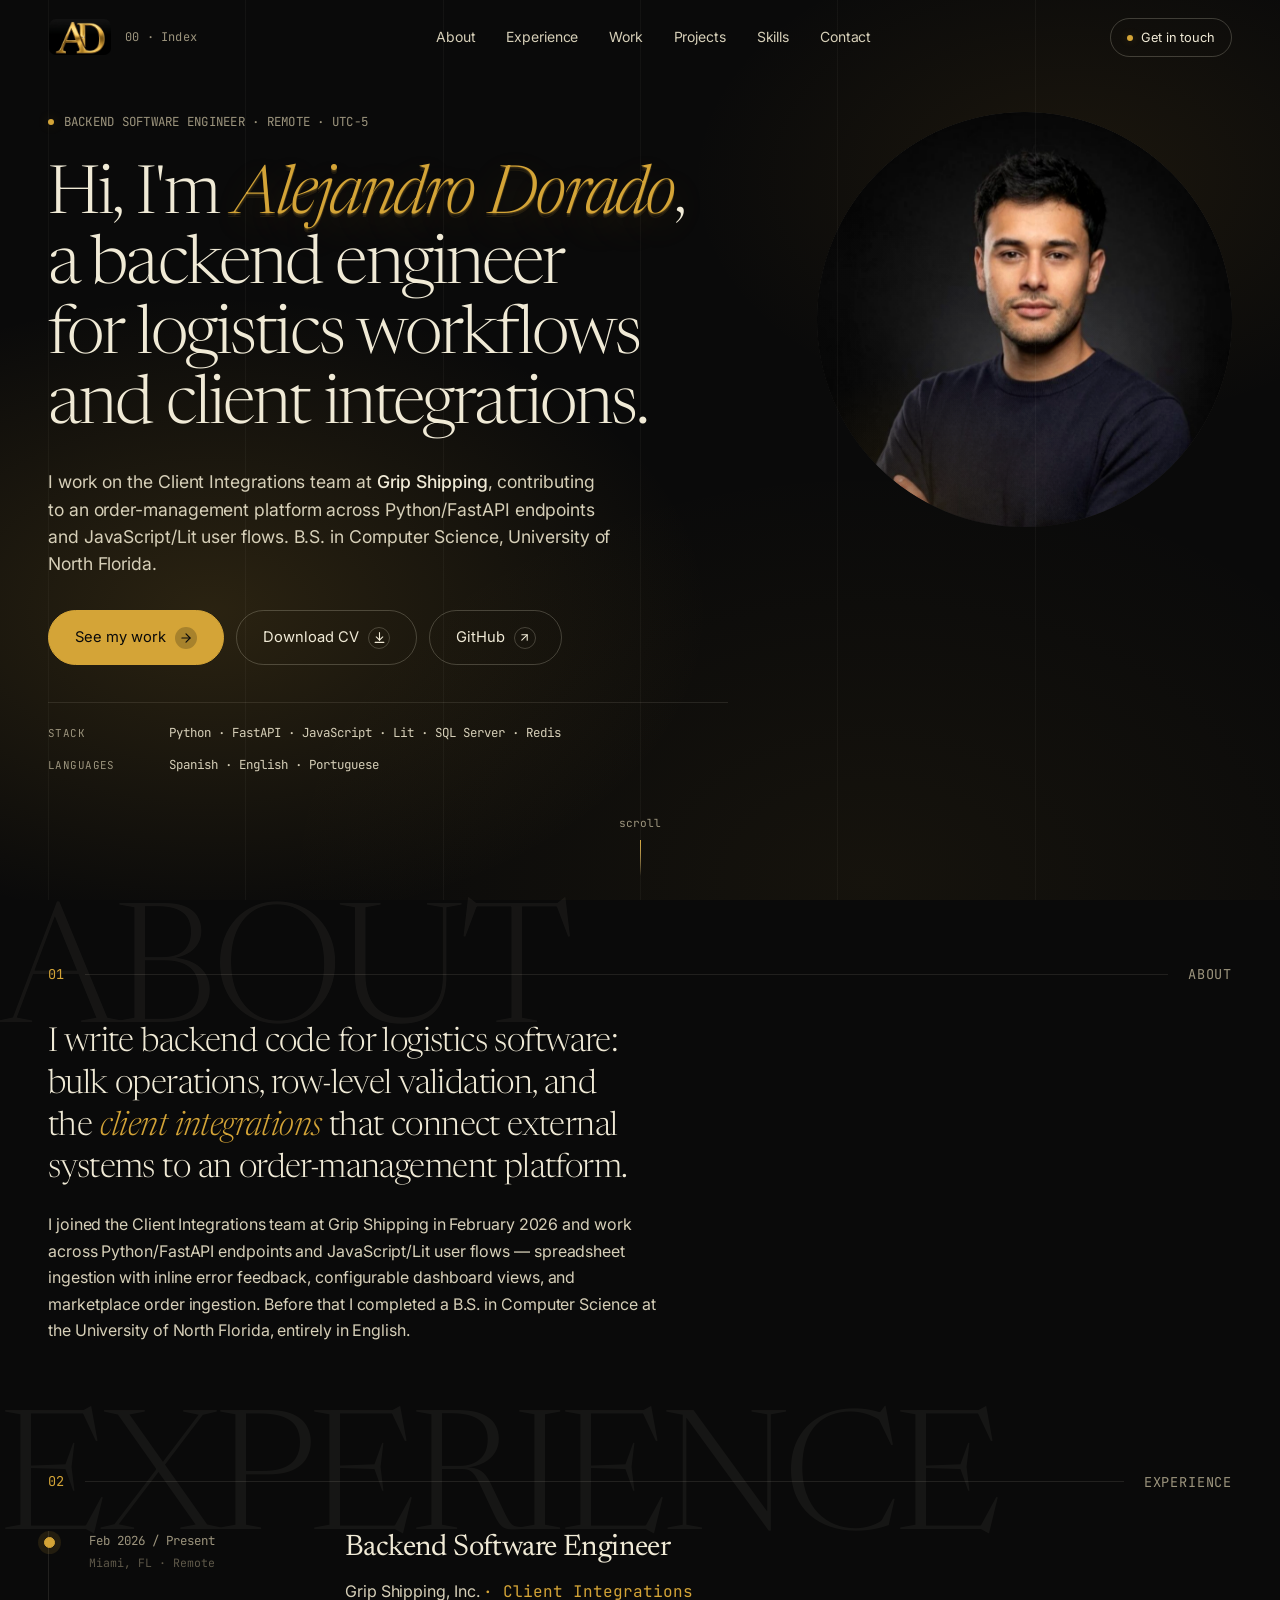
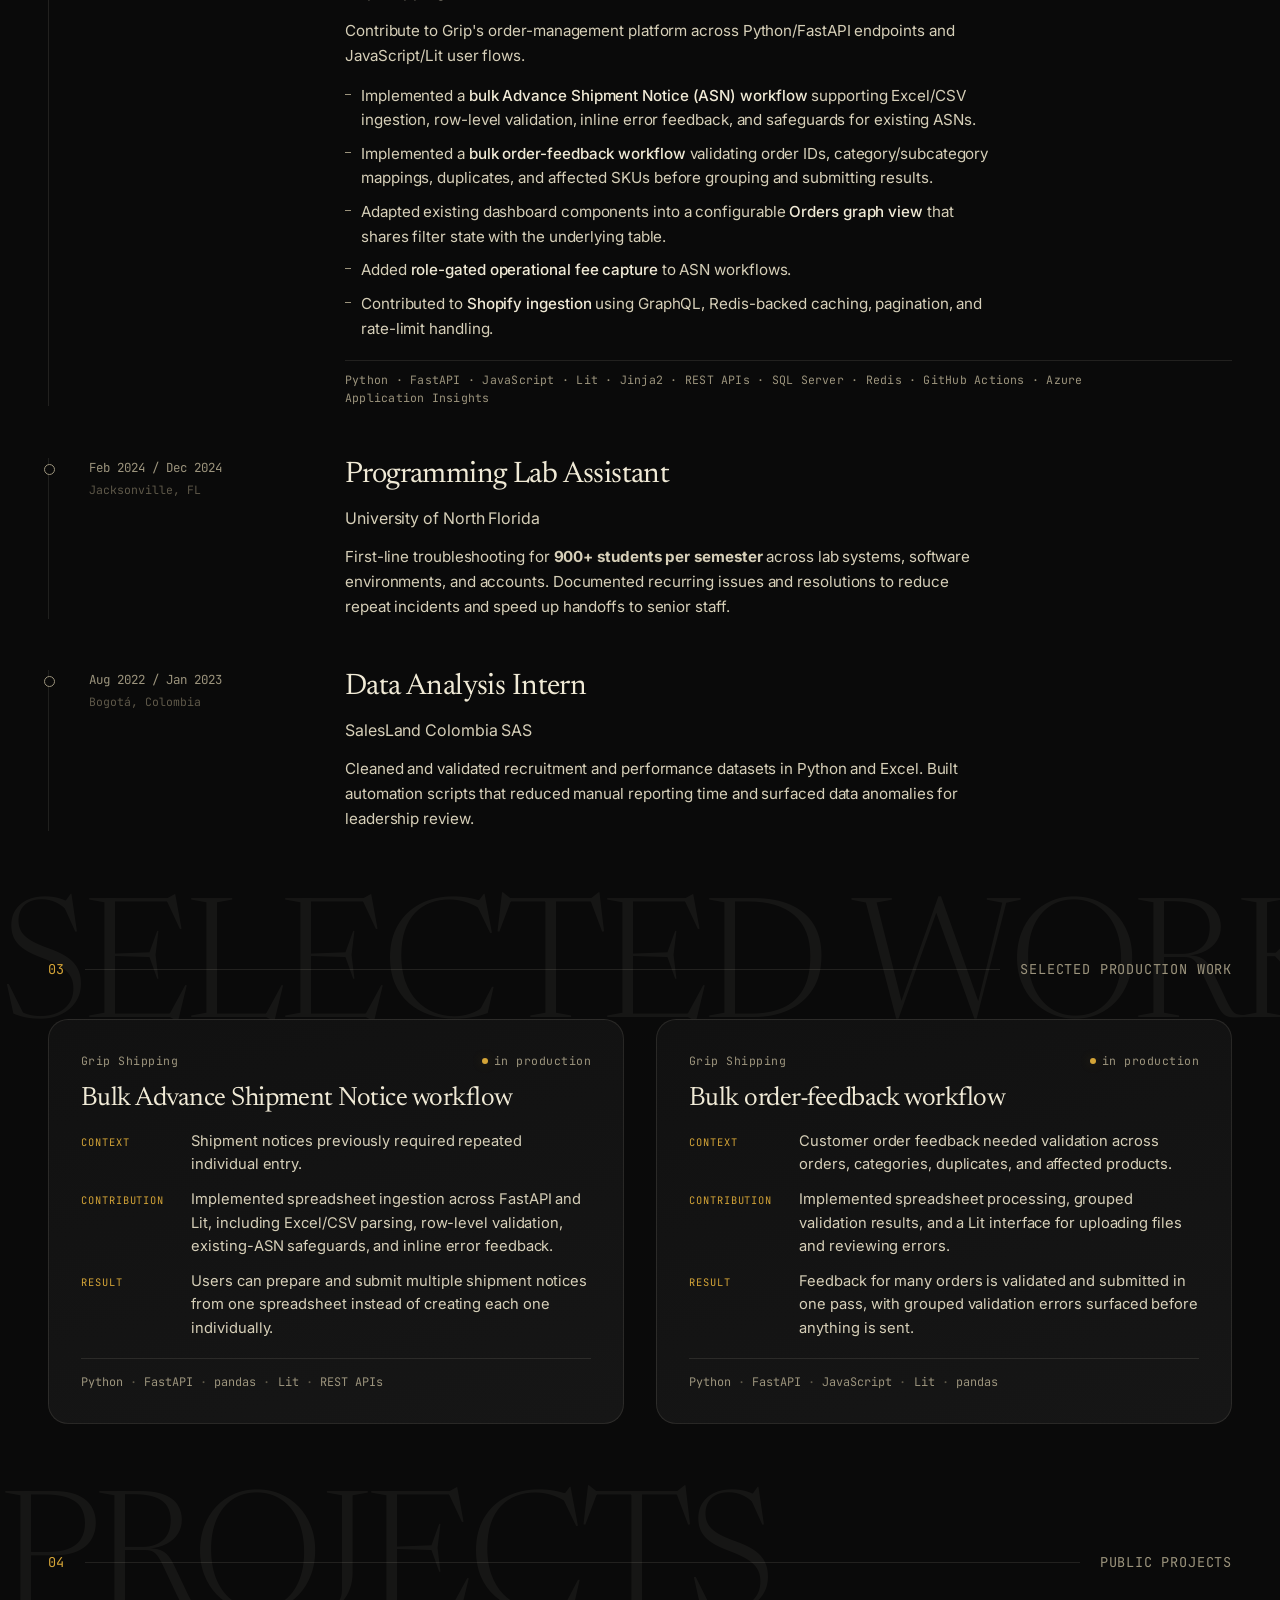
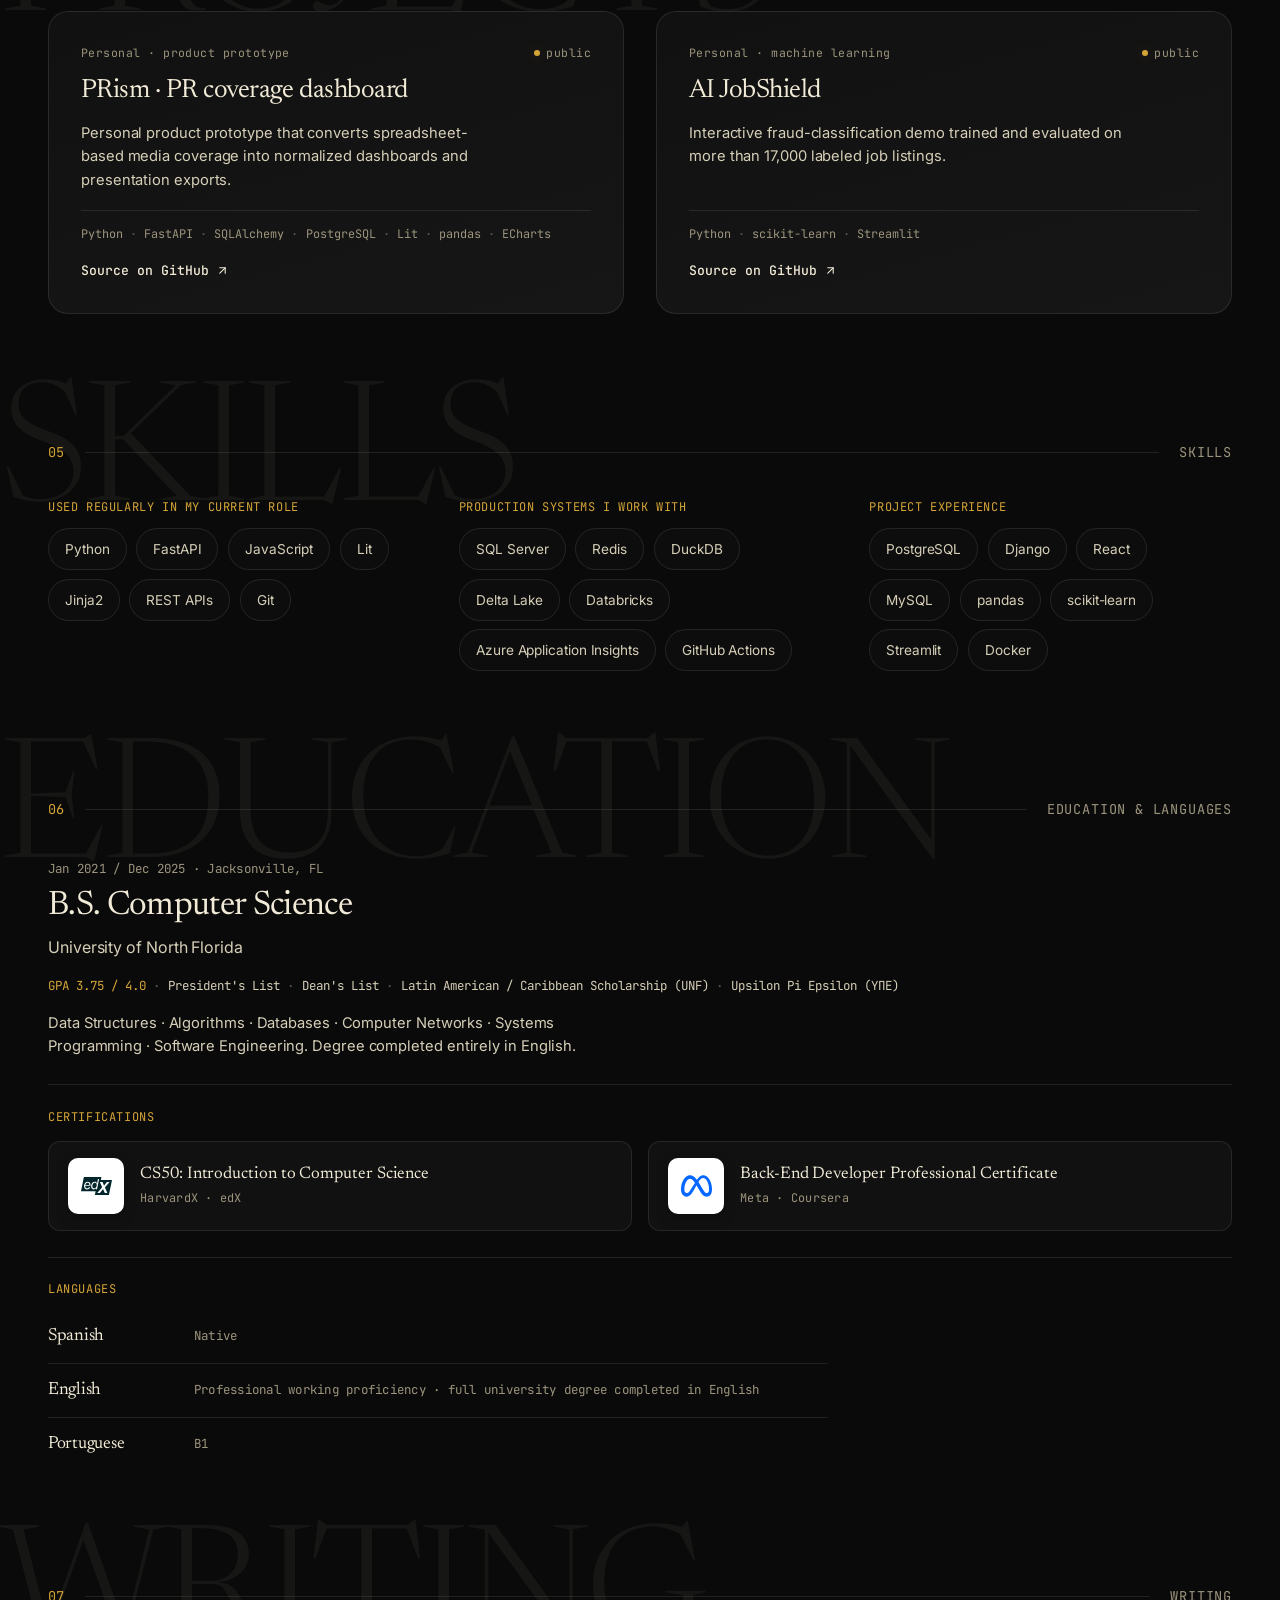
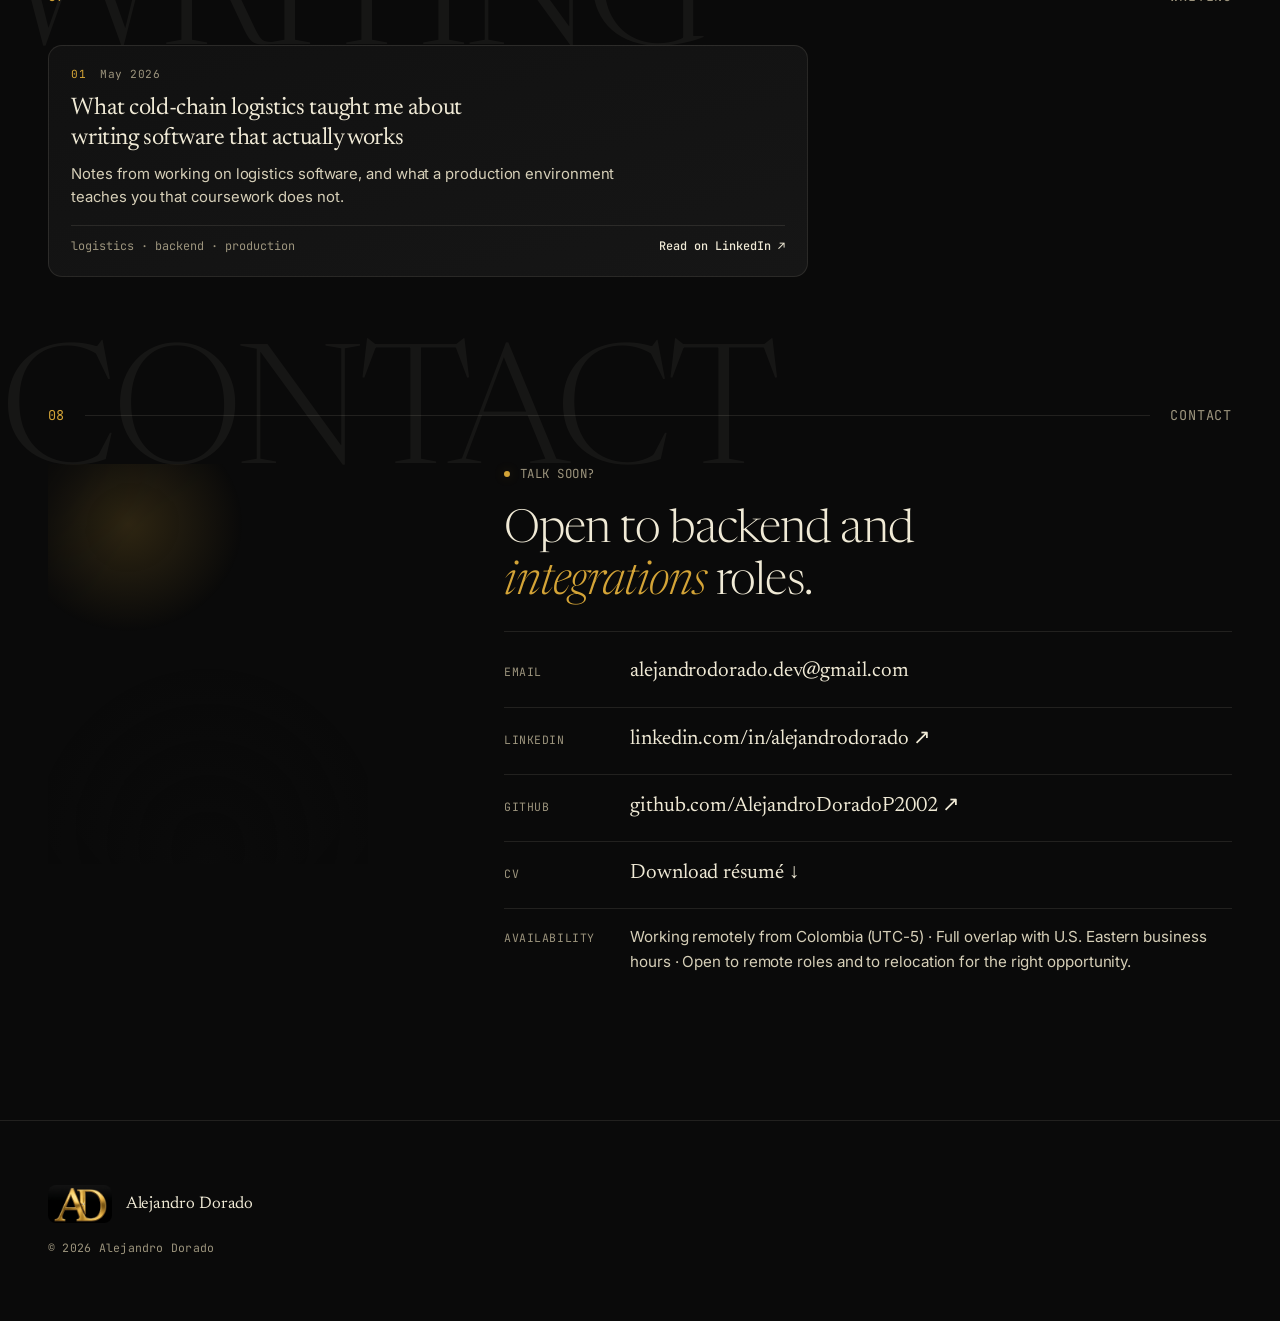
==== public/index.html @ 996eedb3 "fix: serve the site from public/ so only site files are deployed wrangler uploads the [assets] direc" ====
<!doctype html>
<html lang="en">
<head>
  <meta charset="utf-8">
  <meta name="viewport" content="width=device-width, initial-scale=1, viewport-fit=cover">
  <meta name="theme-color" content="#0a0a0a">
  <title>Alejandro Dorado · Backend Software Engineer</title>
  <meta name="description" content="Backend Software Engineer working on logistics workflows and client integrations in Python, FastAPI, JavaScript and Lit.">
  <meta name="author" content="Alejandro Dorado">

  <link rel="canonical" href="https://alejandro-dorado.com/">

  <meta property="og:type" content="website">
  <meta property="og:url" content="https://alejandro-dorado.com/">
  <meta property="og:title" content="Alejandro Dorado · Backend Software Engineer">
  <meta property="og:description" content="Backend Software Engineer working on logistics workflows and client integrations in Python, FastAPI, JavaScript and Lit.">
  <meta property="og:image" content="https://alejandro-dorado.com/assets/img/og-image.png">
  <meta property="og:image:width" content="1200">
  <meta property="og:image:height" content="630">
  <meta property="og:image:type" content="image/png">
  <meta name="twitter:image" content="https://alejandro-dorado.com/assets/img/og-image.png">
  <meta name="twitter:card" content="summary_large_image">

  <!-- Favicon — gold AD monogram (PNG primary, SVG fallback). -->
  <link rel="icon" type="image/png" href="assets/img/favicon.png?v=20260529">
  <link rel="icon" type="image/svg+xml" href="assets/img/favicon.svg" sizes="any">

  <link rel="preconnect" href="https://fonts.googleapis.com">
  <link rel="preconnect" href="https://fonts.gstatic.com" crossorigin>
  <!-- Newsreader (publication serif, Production Type) + Inter (body) + JetBrains Mono.
       Variable serif keeps the file count down — single woff2 covers all weights & italic. -->
  <link rel="stylesheet" href="https://fonts.googleapis.com/css2?family=Newsreader:ital,opsz,wght@0,6..72,300..700;1,6..72,300..700&family=Inter:wght@300;400;500;600;700&family=JetBrains+Mono:wght@300;400;500&display=swap">

  <link rel="preload" as="image" href="assets/img/photo-hero.jpg" fetchpriority="high">

  <link rel="stylesheet" href="styles.css?v=20260826">

  <!-- Progressive enhancement gate.
       Every element on this page is VISIBLE BY DEFAULT. The entrance
       animations only exist when this class is on <html>, which happens
       synchronously before first paint and only when JS is available AND
       the visitor has not asked for reduced motion. If this script never
       runs, the page simply renders with no animation — never blank. -->
  <script>
    (function () {
      try {
        if (!window.matchMedia("(prefers-reduced-motion: reduce)").matches) {
          document.documentElement.className += " js-reveal";
        }
      } catch (e) { /* no-op: page stays fully visible */ }
    })();
  </script>

  <!-- Person schema for Google rich results -->
  <script type="application/ld+json">
  {
    "@context": "https://schema.org",
    "@type": "Person",
    "name": "Alejandro Dorado",
    "givenName": "Alejandro",
    "familyName": "Dorado",
    "jobTitle": "Backend Software Engineer",
    "description": "Backend Software Engineer working on logistics workflows and client integrations in Python, FastAPI, JavaScript and Lit.",
    "image": "https://alejandro-dorado.com/assets/img/photo-hero.jpg",
    "url": "https://alejandro-dorado.com",
    "email": "mailto:alejandrodorado.dev@gmail.com",
    "knowsLanguage": ["Spanish", "English", "Portuguese"],
    "worksFor": {
      "@type": "Organization",
      "name": "Grip Shipping, Inc."
    },
    "alumniOf": {
      "@type": "CollegeOrUniversity",
      "name": "University of North Florida",
      "address": {
        "@type": "PostalAddress",
        "addressLocality": "Jacksonville",
        "addressRegion": "FL",
        "addressCountry": "US"
      }
    },
    "knowsAbout": [
      "Python", "FastAPI", "REST APIs", "JavaScript", "Lit", "Jinja2",
      "SQL Server", "Redis", "Backend development", "System integrations"
    ],
    "sameAs": [
      "https://linkedin.com/in/alejandrodorado",
      "https://github.com/AlejandroDoradoP2002"
    ]
  }
  </script>
</head>
<body>

  <div class="bg-grid" aria-hidden="true"><div class="bg-grid-track"></div></div>

  <a class="skip-link" href="#main">Skip to content</a>

  <!-- Reading progress bar (fixed top, fills as you scroll) -->
  <div class="progress-bar" aria-hidden="true">
    <span class="progress-bar-fill" data-progress></span>
  </div>

  <!-- Top nav -->
  <header class="nav" data-nav>
    <a href="#hero" class="nav-brand" aria-label="Alejandro Dorado, back to top">
      <span class="nav-monogram" aria-hidden="true">
        <img src="assets/img/logo-ad.png?v=20260529" alt="" loading="eager"
             onerror="this.replaceWith(Object.assign(document.createElement('span'),{textContent:'AD',className:'nav-monogram-fallback'}))">
      </span>
      <span class="nav-current mono" data-nav-current>00 · Index</span>
    </a>
    <nav class="nav-links" aria-label="Sections">
      <a href="#about">About</a>
      <a href="#experience">Experience</a>
      <a href="#work">Work</a>
      <a href="#projects">Projects</a>
      <a href="#skills">Skills</a>
      <a href="#contact">Contact</a>
    </nav>
    <a href="mailto:alejandrodorado.dev@gmail.com" class="nav-cta" data-magnetic>
      <span class="nav-cta-dot"></span>
      <span>Get in touch</span>
    </a>

    <!-- Mobile hamburger — visible only <960px -->
    <button type="button" class="nav-burger" data-burger aria-label="Open menu" aria-expanded="false" aria-controls="mobile-nav">
      <span class="nav-burger-line"></span>
      <span class="nav-burger-line"></span>
      <span class="nav-burger-line"></span>
    </button>
  </header>

  <!-- Mobile nav drawer -->
  <div class="mobile-nav" id="mobile-nav" data-mobile-nav aria-hidden="true">
    <nav class="mobile-nav-inner" aria-label="Mobile sections">
      <a href="#about" class="mobile-nav-link"><span class="mono">01</span><span>About</span></a>
      <a href="#experience" class="mobile-nav-link"><span class="mono">02</span><span>Experience</span></a>
      <a href="#work" class="mobile-nav-link"><span class="mono">03</span><span>Work</span></a>
      <a href="#projects" class="mobile-nav-link"><span class="mono">04</span><span>Projects</span></a>
      <a href="#skills" class="mobile-nav-link"><span class="mono">05</span><span>Skills</span></a>
      <a href="#education" class="mobile-nav-link"><span class="mono">06</span><span>Education</span></a>
      <a href="#writing" class="mobile-nav-link"><span class="mono">07</span><span>Writing</span></a>
      <a href="#contact" class="mobile-nav-link"><span class="mono">08</span><span>Contact</span></a>
    </nav>
    <div class="mobile-nav-foot">
      <a href="mailto:alejandrodorado.dev@gmail.com" class="mobile-nav-cta">Get in touch ↗</a>
      <a href="assets/Alejandro-Dorado-Backend-Engineer-Resume.pdf" download="Alejandro-Dorado-Backend-Engineer-Resume.pdf" class="mobile-nav-secondary">Download CV ↓</a>
    </div>
  </div>

  <main id="main">

    <!-- ============================================================
         HERO
         ============================================================ -->
    <section class="hero" id="hero" aria-label="Introduction">
      <!-- Static atmospheric layer — no animation, no filter blur -->
      <div class="hero-atmos" aria-hidden="true"></div>

      <div class="hero-grid">
        <div class="hero-text-col">
          <p class="eyebrow mono">
            <span class="dot"></span>
            <span>Backend Software Engineer · Remote · UTC-5</span>
          </p>

          <h1 class="hero-title" data-blur-reveal>Hi, I'm <em>Alejandro Dorado</em>, a backend engineer for logistics workflows and client integrations.</h1>

          <p class="hero-meta">
            I work on the Client Integrations team at <strong>Grip Shipping</strong>, contributing to an order-management platform across Python/FastAPI endpoints and JavaScript/Lit user flows. B.S. in Computer Science, University of North Florida.
          </p>

          <div class="hero-actions">
            <a href="#work" class="btn btn-pill btn-primary" data-magnetic>
              <span>See my work</span>
              <span class="btn-arrow" aria-hidden="true">
                <svg viewBox="0 0 24 24" width="14" height="14" fill="none" stroke="currentColor" stroke-width="2" stroke-linecap="round" stroke-linejoin="round"><line x1="5" y1="12" x2="19" y2="12"/><polyline points="12 5 19 12 12 19"/></svg>
              </span>
            </a>
            <a href="assets/Alejandro-Dorado-Backend-Engineer-Resume.pdf" download="Alejandro-Dorado-Backend-Engineer-Resume.pdf" class="btn btn-pill btn-ghost" data-magnetic>
              <span>Download CV</span>
              <span class="btn-arrow" aria-hidden="true">
                <svg viewBox="0 0 24 24" width="13" height="13" fill="none" stroke="currentColor" stroke-width="2" stroke-linecap="round" stroke-linejoin="round"><path d="M12 3v14"/><polyline points="6 11 12 17 18 11"/><line x1="4" y1="21" x2="20" y2="21"/></svg>
              </span>
            </a>
            <a href="https://github.com/AlejandroDoradoP2002" target="_blank" rel="noopener noreferrer" class="btn btn-pill btn-ghost">
              <span>GitHub</span>
              <span class="btn-arrow" aria-hidden="true">
                <svg viewBox="0 0 24 24" width="13" height="13" fill="none" stroke="currentColor" stroke-width="2" stroke-linecap="round" stroke-linejoin="round"><line x1="7" y1="17" x2="17" y2="7"/><polyline points="7 7 17 7 17 17"/></svg>
              </span>
            </a>
          </div>

          <dl class="hero-facts mono">
            <div class="hero-fact">
              <dt>Stack</dt>
              <dd>Python · FastAPI · JavaScript · Lit · SQL Server · Redis</dd>
            </div>
            <div class="hero-fact">
              <dt>Languages</dt>
              <dd>Spanish · English · Portuguese</dd>
            </div>
          </dl>
        </div>

        <aside class="hero-avatar-col" aria-label="Portrait">
          <div class="avatar-sticky">
            <div class="avatar avatar-static">
              <div class="avatar-face avatar-front">
                <img src="assets/img/photo-hero.jpg" alt="Alejandro Dorado"
                     onerror="this.parentElement.classList.add('photo-missing'); this.remove();">
                <div class="avatar-tint" aria-hidden="true"></div>
              </div>
              <div class="avatar-glow" aria-hidden="true"></div>
            </div>
          </div>
        </aside>
      </div>

      <a href="#about" class="hero-scroll-cue" aria-label="Scroll to next section">
        <span class="mono">scroll</span>
        <span class="hero-scroll-line" aria-hidden="true"></span>
      </a>
    </section>

    <!-- ============================================================
         01 / ABOUT
         ============================================================ -->
    <section class="section section-about" id="about" data-section-num="01" data-section-label="About">
      <header class="section-head">
        <span class="section-num mono">01</span>
        <svg class="section-rule" aria-hidden="true" viewBox="0 0 600 1" preserveAspectRatio="none"><line x1="0" y1="0.5" x2="600" y2="0.5" stroke="currentColor" stroke-width="1" pathLength="1"/></svg>
        <h2 class="section-label mono">About</h2>
      </header>

      <div class="about-text-col">
        <p class="about-lede" data-mask-reveal>I write backend code for logistics software: bulk operations, row-level validation, and the <em>client integrations</em> that connect external systems to an order-management platform.</p>

        <p class="about-body reveal">
          I joined the Client Integrations team at Grip Shipping in February 2026 and work across Python/FastAPI endpoints and JavaScript/Lit user flows — spreadsheet ingestion with inline error feedback, configurable dashboard views, and marketplace order ingestion. Before that I completed a B.S. in Computer Science at the University of North Florida, entirely in English.
        </p>
      </div>
    </section>

    <!-- ============================================================
         02 / EXPERIENCE
         ============================================================ -->
    <section class="section section-work" id="experience" data-section-num="02" data-section-label="Experience">
      <header class="section-head">
        <span class="section-num mono">02</span>
        <svg class="section-rule" aria-hidden="true" viewBox="0 0 600 1" preserveAspectRatio="none"><line x1="0" y1="0.5" x2="600" y2="0.5" stroke="currentColor" stroke-width="1" pathLength="1"/></svg>
        <h2 class="section-label mono">Experience</h2>
      </header>

      <ol class="timeline">
        <li class="timeline-item is-current">
          <div class="timeline-spine" aria-hidden="true">
            <span class="timeline-dot"></span>
          </div>
          <div class="timeline-meta">
            <span class="mono">Feb 2026 / Present</span>
            <span class="timeline-loc mono">Miami, FL · Remote</span>
          </div>
          <div class="timeline-body">
            <h3 class="timeline-role">Backend Software Engineer</h3>
            <p class="timeline-org">
              Grip Shipping, Inc. <span class="amber mono">· Client Integrations</span>
            </p>
            <p class="timeline-desc">
              Contribute to Grip's order-management platform across Python/FastAPI endpoints and JavaScript/Lit user flows.
            </p>
            <ul class="timeline-bullets">
              <li>Implemented a <strong>bulk Advance Shipment Notice (ASN) workflow</strong> supporting Excel/CSV ingestion, row-level validation, inline error feedback, and safeguards for existing ASNs.</li>
              <li>Implemented a <strong>bulk order-feedback workflow</strong> validating order IDs, category/subcategory mappings, duplicates, and affected SKUs before grouping and submitting results.</li>
              <li>Adapted existing dashboard components into a configurable <strong>Orders graph view</strong> that shares filter state with the underlying table.</li>
              <li>Added <strong>role-gated operational fee capture</strong> to ASN workflows.</li>
              <li>Contributed to <strong>Shopify ingestion</strong> using GraphQL, Redis-backed caching, pagination, and rate-limit handling.</li>
            </ul>
            <p class="timeline-stack mono">Python · FastAPI · JavaScript · Lit · Jinja2 · REST APIs · SQL Server · Redis · GitHub Actions · Azure Application Insights</p>
          </div>
        </li>

        <li class="timeline-item">
          <div class="timeline-spine" aria-hidden="true">
            <span class="timeline-dot"></span>
          </div>
          <div class="timeline-meta">
            <span class="mono">Feb 2024 / Dec 2024</span>
            <span class="timeline-loc mono">Jacksonville, FL</span>
          </div>
          <div class="timeline-body">
            <h3 class="timeline-role">Programming Lab Assistant</h3>
            <p class="timeline-org">University of North Florida</p>
            <p class="timeline-desc">
              First-line troubleshooting for <strong>900+ students per semester</strong> across lab systems, software environments, and accounts. Documented recurring issues and resolutions to reduce repeat incidents and speed up handoffs to senior staff.
            </p>
          </div>
        </li>

        <li class="timeline-item">
          <div class="timeline-spine" aria-hidden="true">
            <span class="timeline-dot"></span>
          </div>
          <div class="timeline-meta">
            <span class="mono">Aug 2022 / Jan 2023</span>
            <span class="timeline-loc mono">Bogotá, Colombia</span>
          </div>
          <div class="timeline-body">
            <h3 class="timeline-role">Data Analysis Intern</h3>
            <p class="timeline-org">SalesLand Colombia SAS</p>
            <p class="timeline-desc">
              Cleaned and validated recruitment and performance datasets in Python and Excel. Built automation scripts that reduced manual reporting time and surfaced data anomalies for leadership review.
            </p>
          </div>
        </li>
      </ol>
    </section>

    <!-- ============================================================
         03 / SELECTED PRODUCTION WORK
         ============================================================ -->
    <section class="section section-cases" id="work" data-section-num="03" data-section-label="Selected Work">
      <header class="section-head">
        <span class="section-num mono">03</span>
        <svg class="section-rule" aria-hidden="true" viewBox="0 0 600 1" preserveAspectRatio="none"><line x1="0" y1="0.5" x2="600" y2="0.5" stroke="currentColor" stroke-width="1" pathLength="1"/></svg>
        <h2 class="section-label mono">Selected production work</h2>
      </header>

      <div class="projects-grid">
        <article class="project-card project-card-flat">
          <div class="project-meta mono">
            <span class="project-org">Grip Shipping</span>
            <span class="project-status"><span class="dot"></span> in production</span>
          </div>
          <h3 class="project-title">Bulk Advance Shipment Notice workflow</h3>
          <dl class="case-list">
            <div class="case-row">
              <dt class="mono">Context</dt>
              <dd>Shipment notices previously required repeated individual entry.</dd>
            </div>
            <div class="case-row">
              <dt class="mono">Contribution</dt>
              <dd>Implemented spreadsheet ingestion across FastAPI and Lit, including Excel/CSV parsing, row-level validation, existing-ASN safeguards, and inline error feedback.</dd>
            </div>
            <div class="case-row">
              <dt class="mono">Result</dt>
              <dd>Users can prepare and submit multiple shipment notices from one spreadsheet instead of creating each one individually.</dd>
            </div>
          </dl>
          <ul class="project-tags mono">
            <li>Python</li>
            <li>FastAPI</li>
            <li>pandas</li>
            <li>Lit</li>
            <li>REST APIs</li>
          </ul>
        </article>

        <article class="project-card project-card-flat">
          <div class="project-meta mono">
            <span class="project-org">Grip Shipping</span>
            <span class="project-status"><span class="dot"></span> in production</span>
          </div>
          <h3 class="project-title">Bulk order-feedback workflow</h3>
          <dl class="case-list">
            <div class="case-row">
              <dt class="mono">Context</dt>
              <dd>Customer order feedback needed validation across orders, categories, duplicates, and affected products.</dd>
            </div>
            <div class="case-row">
              <dt class="mono">Contribution</dt>
              <dd>Implemented spreadsheet processing, grouped validation results, and a Lit interface for uploading files and reviewing errors.</dd>
            </div>
            <div class="case-row">
              <dt class="mono">Result</dt>
              <dd>Feedback for many orders is validated and submitted in one pass, with grouped validation errors surfaced before anything is sent.</dd>
            </div>
          </dl>
          <ul class="project-tags mono">
            <li>Python</li>
            <li>FastAPI</li>
            <li>JavaScript</li>
            <li>Lit</li>
            <li>pandas</li>
          </ul>
        </article>
      </div>
    </section>

    <!-- ============================================================
         04 / PUBLIC PROJECTS
         ============================================================ -->
    <section class="section section-projects" id="projects" data-section-num="04" data-section-label="Projects">
      <header class="section-head">
        <span class="section-num mono">04</span>
        <svg class="section-rule" aria-hidden="true" viewBox="0 0 600 1" preserveAspectRatio="none"><line x1="0" y1="0.5" x2="600" y2="0.5" stroke="currentColor" stroke-width="1" pathLength="1"/></svg>
        <h2 class="section-label mono">Public projects</h2>
      </header>

      <div class="projects-grid">
        <article class="project-card project-card-flat">
          <div class="project-meta mono">
            <span class="project-org">Personal · product prototype</span>
            <span class="project-status"><span class="dot"></span> public</span>
          </div>
          <h3 class="project-title">PRism · PR coverage dashboard</h3>
          <p class="project-desc">Personal product prototype that converts spreadsheet-based media coverage into normalized dashboards and presentation exports.</p>
          <ul class="project-tags mono">
            <li>Python</li>
            <li>FastAPI</li>
            <li>SQLAlchemy</li>
            <li>PostgreSQL</li>
            <li>Lit</li>
            <li>pandas</li>
            <li>ECharts</li>
          </ul>
          <div class="project-foot mono">
            <a href="https://github.com/AlejandroDoradoP2002/pr-coverage-dashboard" target="_blank" rel="noopener noreferrer" class="project-link" data-magnetic>
              <span>Source on GitHub</span>
              <svg viewBox="0 0 24 24" width="13" height="13" fill="none" stroke="currentColor" stroke-width="2" stroke-linecap="round" stroke-linejoin="round" class="project-link-arrow"><line x1="7" y1="17" x2="17" y2="7"/><polyline points="7 7 17 7 17 17"/></svg>
            </a>
          </div>
        </article>

        <article class="project-card project-card-flat">
          <div class="project-meta mono">
            <span class="project-org">Personal · machine learning</span>
            <span class="project-status"><span class="dot"></span> public</span>
          </div>
          <h3 class="project-title">AI JobShield</h3>
          <p class="project-desc">Interactive fraud-classification demo trained and evaluated on more than 17,000 labeled job listings.</p>
          <ul class="project-tags mono">
            <li>Python</li>
            <li>scikit-learn</li>
            <li>Streamlit</li>
          </ul>
          <div class="project-foot mono">
            <a href="https://github.com/AlejandroDoradoP2002/ai-jobshield" target="_blank" rel="noopener noreferrer" class="project-link" data-magnetic>
              <span>Source on GitHub</span>
              <svg viewBox="0 0 24 24" width="13" height="13" fill="none" stroke="currentColor" stroke-width="2" stroke-linecap="round" stroke-linejoin="round" class="project-link-arrow"><line x1="7" y1="17" x2="17" y2="7"/><polyline points="7 7 17 7 17 17"/></svg>
            </a>
          </div>
        </article>
      </div>
    </section>

    <!-- ============================================================
         05 / SKILLS — grouped by evidence, not by buzzword
         ============================================================ -->
    <section class="section section-stack" id="skills" data-section-num="05" data-section-label="Skills">
      <header class="section-head">
        <span class="section-num mono">05</span>
        <svg class="section-rule" aria-hidden="true" viewBox="0 0 600 1" preserveAspectRatio="none"><line x1="0" y1="0.5" x2="600" y2="0.5" stroke="currentColor" stroke-width="1" pathLength="1"/></svg>
        <h2 class="section-label mono">Skills</h2>
      </header>

      <div class="stack-groups">
        <div class="stack-group">
          <h4 class="stack-cat mono">Used regularly in my current role</h4>
          <ul class="stack-tags">
            <li>Python</li><li>FastAPI</li><li>JavaScript</li><li>Lit</li><li>Jinja2</li><li>REST APIs</li><li>Git</li>
          </ul>
        </div>
        <div class="stack-group">
          <h4 class="stack-cat mono">Production systems I work with</h4>
          <ul class="stack-tags">
            <li>SQL Server</li><li>Redis</li><li>DuckDB</li><li>Delta Lake</li><li>Databricks</li><li>Azure Application Insights</li><li>GitHub Actions</li>
          </ul>
        </div>
        <div class="stack-group">
          <h4 class="stack-cat mono">Project experience</h4>
          <ul class="stack-tags">
            <li>PostgreSQL</li><li>Django</li><li>React</li><li>MySQL</li><li>pandas</li><li>scikit-learn</li><li>Streamlit</li><li>Docker</li>
          </ul>
        </div>
      </div>
    </section>

    <!-- ============================================================
         06 / EDUCATION & LANGUAGES
         ============================================================ -->
    <section class="section section-education" id="education" data-section-num="06" data-section-label="Education">
      <header class="section-head">
        <span class="section-num mono">06</span>
        <svg class="section-rule" aria-hidden="true" viewBox="0 0 600 1" preserveAspectRatio="none"><line x1="0" y1="0.5" x2="600" y2="0.5" stroke="currentColor" stroke-width="1" pathLength="1"/></svg>
        <h2 class="section-label mono">Education &amp; languages</h2>
      </header>

      <ol class="edu-list">
        <li class="edu-item">
          <div class="edu-meta mono">Jan 2021 / Dec 2025 · Jacksonville, FL</div>
          <h3 class="edu-degree">B.S. Computer Science</h3>
          <p class="edu-school">University of North Florida</p>
          <ul class="edu-tags mono">
            <li><span class="amber">GPA 3.75 / 4.0</span></li>
            <li>President's List</li>
            <li>Dean's List</li>
            <li>Latin American / Caribbean Scholarship (UNF)</li>
            <li>Upsilon Pi Epsilon (ΥΠΕ)</li>
          </ul>
          <p class="edu-courses">Data Structures · Algorithms · Databases · Computer Networks · Systems Programming · Software Engineering. Degree completed entirely in English.</p>
        </li>
      </ol>

      <div class="certs">
        <h4 class="certs-head mono">Certifications</h4>
        <ul class="certs-list">

          <li class="cert">
            <span class="cert-logo cert-logo-light" aria-hidden="true">
              <img src="assets/img/certs/edx.svg" alt="" width="30" height="30" loading="lazy" decoding="async">
            </span>
            <span class="cert-body">
              <span class="cert-name">CS50: Introduction to Computer Science</span>
              <span class="cert-issuer mono">HarvardX · edX</span>
            </span>
          </li>

          <li class="cert">
            <span class="cert-logo cert-logo-light" aria-hidden="true">
              <img src="assets/img/certs/meta.svg" alt="" width="30" height="30" loading="lazy" decoding="async">
            </span>
            <span class="cert-body">
              <span class="cert-name">Back-End Developer Professional Certificate</span>
              <span class="cert-issuer mono">Meta · Coursera</span>
            </span>
          </li>

        </ul>
      </div>

      <div class="langs">
        <h4 class="certs-head mono">Languages</h4>
        <ul class="langs-plain">
          <li>
            <span class="lang-plain-name">Spanish</span>
            <span class="lang-plain-level mono">Native</span>
          </li>
          <li>
            <span class="lang-plain-name">English</span>
            <span class="lang-plain-level mono">Professional working proficiency · full university degree completed in English</span>
          </li>
          <li>
            <span class="lang-plain-name">Portuguese</span>
            <span class="lang-plain-level mono">B1</span>
          </li>
        </ul>
      </div>
    </section>

    <!-- ============================================================
         07 / WRITING
         ============================================================
         HOW TO ADD AN ARTICLE:
         1. Duplicate the <li class="article-card"> block below.
         2. Replace the href with your LinkedIn article URL.
         3. Replace the number, title, date and excerpt.
         ============================================================ -->
    <section class="section section-articles" id="writing" data-section-num="07" data-section-label="Writing">
      <header class="section-head">
        <span class="section-num mono">07</span>
        <svg class="section-rule" aria-hidden="true" viewBox="0 0 600 1" preserveAspectRatio="none"><line x1="0" y1="0.5" x2="600" y2="0.5" stroke="currentColor" stroke-width="1" pathLength="1"/></svg>
        <h2 class="section-label mono">Writing</h2>
      </header>

      <ol class="articles-list">
        <li class="article-card">
          <a href="https://www.linkedin.com/pulse/what-cold-chain-logistics-taught-me-writing-software-actually-dorado-nqwze/" target="_blank" rel="noopener noreferrer" class="article-link">
            <div class="article-meta mono">
              <span class="article-num">01</span>
              <span class="article-date">May 2026</span>
            </div>
            <h3 class="article-title">What cold-chain logistics taught me about writing software that actually works</h3>
            <p class="article-excerpt">Notes from working on logistics software, and what a production environment teaches you that coursework does not.</p>
            <div class="article-foot mono">
              <span class="article-tags">logistics · backend · production</span>
              <span class="article-cta">Read on LinkedIn <span aria-hidden="true">↗</span></span>
            </div>
          </a>
        </li>
      </ol>
    </section>

    <!-- ============================================================
         08 / CONTACT
         ============================================================ -->
    <section class="section section-contact" id="contact" data-section-num="08" data-section-label="Contact">
      <header class="section-head">
        <span class="section-num mono">08</span>
        <svg class="section-rule" aria-hidden="true" viewBox="0 0 600 1" preserveAspectRatio="none"><line x1="0" y1="0.5" x2="600" y2="0.5" stroke="currentColor" stroke-width="1" pathLength="1"/></svg>
        <h2 class="section-label mono">Contact</h2>
      </header>

      <div class="contact-grid">
        <div class="contact-photo-col">
          <div class="contact-photo-wrap" data-tilt>
            <div class="contact-photo-zoom">
              <img src="assets/img/photo-contact.jpg"
                   alt="Alejandro Dorado, portrait"
                   class="contact-photo"
                   loading="lazy"
                   decoding="async"
                   data-photo-reveal
                   onerror="this.parentElement.classList.add('photo-missing'); this.remove();">
            </div>
          </div>
        </div>

        <div class="contact-text-col">
          <p class="contact-eyebrow mono"><span class="dot"></span> Talk soon?</p>
          <h3 class="contact-title" data-mask-reveal>Open to backend and <em>integrations</em> roles.</h3>

          <ul class="contact-links">
            <li>
              <span class="contact-key mono">Email</span>
              <a href="mailto:alejandrodorado.dev@gmail.com" class="contact-val" data-magnetic>alejandrodorado.dev@gmail.com</a>
            </li>
            <li>
              <span class="contact-key mono">LinkedIn</span>
              <a href="https://linkedin.com/in/alejandrodorado" target="_blank" rel="noopener noreferrer" class="contact-val" data-magnetic>linkedin.com/in/alejandrodorado<span aria-hidden="true"> ↗</span></a>
            </li>
            <li>
              <span class="contact-key mono">GitHub</span>
              <a href="https://github.com/AlejandroDoradoP2002" target="_blank" rel="noopener noreferrer" class="contact-val" data-magnetic>github.com/AlejandroDoradoP2002<span aria-hidden="true"> ↗</span></a>
            </li>
            <li>
              <span class="contact-key mono">CV</span>
              <a href="assets/Alejandro-Dorado-Backend-Engineer-Resume.pdf" download="Alejandro-Dorado-Backend-Engineer-Resume.pdf" class="contact-val" data-magnetic>Download résumé <span aria-hidden="true">↓</span></a>
            </li>
            <li>
              <span class="contact-key mono">Availability</span>
              <span class="contact-val contact-val-static">Working remotely from Colombia (UTC-5) · Full overlap with U.S. Eastern business hours · Open to remote roles and to relocation for the right opportunity.</span>
            </li>
          </ul>
        </div>
      </div>
    </section>

  </main>

  <footer class="footer">
    <div class="footer-inner">
      <div class="footer-brand">
        <span class="footer-monogram mono" aria-hidden="true"></span>
        <span class="footer-name">Alejandro Dorado</span>
      </div>
      <p class="footer-tag mono">© 2026 Alejandro Dorado</p>
    </div>
  </footer>

  <!-- Scripts: lean payload — no framework, no animation library. -->
  <script defer src="lib/manifest.js?v=20260826"></script>
  <script defer src="main.js?v=20260826"></script>
</body>
</html>
---- public/styles.css ----
/* ============================================================
   ALEJANDRO DORADO — PORTFOLIO
   Editorial Dark Warm. Single CSS file, sectioned.

   ANIMATION CONTRACT
   Everything on this page is VISIBLE BY DEFAULT with no JS.
   Entrance animations are scoped under `html.js-reveal`, a class the
   inline <head> script adds before first paint — and only when JS is
   available AND the visitor has not requested reduced motion.
   Never put an `opacity: 0` starting state outside a `.js-reveal` scope.
   ============================================================ */

/* =============================================================
   1. Tokens
   ============================================================= */
:root {
  /* --- palette --- */
  --bg:           #0a0a0a;
  --bg-2:         #111111;
  --bg-3:         #161616;
  --surface:      #1a1a1a;
  --surface-2:    #222222;
  --cream:        #f0ead6;
  --cream-2:      #d6cfb8;
  --cream-3:      #9c947d;
  --mute:         #5e5849;
  --amber:        #d4a437;
  --amber-2:      #b8862a;
  --amber-glow:   rgba(212, 164, 55, 0.22);
  --line:         rgba(240, 234, 214, 0.10);
  --line-strong:  rgba(240, 234, 214, 0.22);
  --grid-line:    rgba(240, 234, 214, 0.045);

  /* --- type --- Newsreader for headlines (modern publication serif),
       Inter for body, JetBrains Mono for labels --- */
  --serif:  "Newsreader", "Times New Roman", Georgia, serif;
  --sans:   "Inter", -apple-system, BlinkMacSystemFont, "Segoe UI", Helvetica, Arial, sans-serif;
  --mono:   "JetBrains Mono", ui-monospace, "SF Mono", Consolas, Monaco, monospace;

  /* --- easing --- */
  --ease-out:    cubic-bezier(0.16, 1, 0.3, 1);
  --ease-in:     cubic-bezier(0.7, 0, 0.84, 0);
  --ease-soft:   cubic-bezier(0.25, 0.46, 0.45, 0.94);
  --ease-bounce: cubic-bezier(0.34, 1.56, 0.64, 1);

  /* --- layout --- */
  --max:        1320px;
  --gutter:     clamp(1.25rem, 4vw, 3rem);
  --section-y:  clamp(3rem, 5vw, 4rem);
  --nav-h:      72px;
  --card-r:     20px;

  color-scheme: dark;
}

/* =============================================================
   2. Reset & base
   ============================================================= */
*, *::before, *::after { box-sizing: border-box; margin: 0; padding: 0; }
html {
  -webkit-text-size-adjust: 100%;
  tab-size: 2;
  overflow-x: clip;
  scroll-behavior: smooth;
  scroll-padding-top: var(--nav-h);
}

body {
  background: var(--bg);
  color: var(--cream);
  font-family: var(--sans);
  font-size: 16px;
  font-weight: 400;
  line-height: 1.55;
  letter-spacing: -0.005em;
  -webkit-font-smoothing: antialiased;
  -moz-osx-font-smoothing: grayscale;
  text-rendering: optimizeLegibility;
  overflow-x: clip;
  overscroll-behavior-y: none;
  min-height: 100vh;
}

img, svg, video { display: block; max-width: 100%; }
img { height: auto; }
button { font: inherit; color: inherit; cursor: pointer; border: 0; background: none; padding: 0; }
a { color: inherit; text-decoration: none; }
p { text-wrap: pretty; }
h1, h2, h3, h4, h5 {
  text-wrap: balance;
  line-height: 1.05;
  letter-spacing: -0.02em;
  font-weight: 400;
}
ul, ol { list-style: none; }
::selection { background: var(--amber); color: var(--bg); }
:focus-visible {
  outline: 2px solid var(--amber);
  outline-offset: 4px;
  border-radius: 2px;
}

/* =============================================================
   3. Utilities
   ============================================================= */
.skip-link {
  position: fixed;
  top: -100px;
  left: 1rem;
  padding: 0.6rem 1rem;
  background: var(--cream);
  color: var(--bg);
  z-index: 99999;
  border-radius: 6px;
  font-weight: 500;
  font-size: 0.875rem;
}
.skip-link:focus { top: 1rem; }

.mono {
  font-family: var(--mono);
  font-weight: 400;
  letter-spacing: 0;
  font-feature-settings: "ss01", "ss02";
}
.amber { color: var(--amber); }

.dot {
  display: inline-block;
  width: 6px;
  height: 6px;
  background: var(--amber);
  border-radius: 50%;
  box-shadow: 0 0 12px var(--amber-glow);
  animation: dotPulse 2.4s ease-in-out infinite;
  flex-shrink: 0;
}
@keyframes dotPulse {
  0%, 100% { opacity: 0.85; transform: scale(1); }
  50%      { opacity: 1; transform: scale(1.18); }
}

.eyebrow {
  display: inline-flex;
  align-items: center;
  gap: 0.6rem;
  font-size: 0.78rem;
  color: var(--cream-3);
  letter-spacing: 0.02em;
  text-transform: uppercase;
}

/* =============================================================
   3b. Background grid — persistent structural columns (A1)
   Static, non-interactive, aligned to the same --max/--gutter
   module every section already uses for its own content edges.
   Painted as a full-viewport overlay so it never disappears behind
   an opaque section background. No JS, no scroll/resize listeners.
   ============================================================= */
.bg-grid {
  position: fixed;
  inset: 0;
  z-index: 1;
  pointer-events: none;
}
.bg-grid-track {
  width: min(calc(100% - var(--gutter) * 2), calc(var(--max) - var(--gutter) * 2));
  height: 100%;
  margin-inline: auto;
  background-image: repeating-linear-gradient(
    to right,
    var(--grid-line) 0,
    var(--grid-line) 1px,
    transparent 1px,
    transparent calc(100% / 6)
  );
}
@media (max-width: 719px) {
  .bg-grid-track {
    background-image: repeating-linear-gradient(
      to right,
      var(--grid-line) 0,
      var(--grid-line) 1px,
      transparent 1px,
      transparent calc(100% / 3)
    );
    opacity: 0.7;
  }
}

/* =============================================================
   4. Reveal (generic)
   Default state is VISIBLE. The hidden starting state exists only
   inside the `.js-reveal` scope, so a failed/slow script or a
   reduced-motion preference can never blank the page.
   ============================================================= */
.reveal { opacity: 1; transform: none; }

.js-reveal .reveal {
  opacity: 0;
  transform: translateY(18px);
  transition:
    opacity 0.5s var(--ease-out),
    transform 0.5s var(--ease-out);
  transition-delay: var(--reveal-delay, 0ms);
}
.js-reveal .reveal.is-visible { opacity: 1; transform: none; }

/* =============================================================
   4.5 Word reveal — short staggered entrance on display headings.
   Whole run completes in well under 500ms. Same visible-by-default
   contract: the word spans only exist when JS ran, and they only
   start hidden inside `.js-reveal`.
   ============================================================= */
/* Inline, never inline-block: an atomic inline box would add line-break
   opportunities on both sides and orphan punctuation onto its own line.
   The entrance is therefore a pure opacity fade, which is layout-free. */
.blur-word, .blur-punct { display: inline; }
.blur-word em { font-style: italic; }

.js-reveal .blur-word {
  opacity: 0;
  transition: opacity 0.26s var(--ease-out);
  /* capped stagger: never more than ~200ms of lead-in */
  transition-delay: calc(min(var(--word-i, 0), 22) * 9ms);
}
.js-reveal [data-blur-reveal].is-revealed .blur-word { opacity: 1; }

/* =============================================================
   4.5b Line-mask reveal — editorial upgrade reserved for two rare,
   high-weight headlines (about-lede, contact-title). Each detected
   line rises from behind a clip instead of cascading word by word.
   Same visible-by-default contract as .blur-word above.
   ============================================================= */
.mask-line { display: block; overflow: hidden; }
.mask-line-inner { display: block; }

.js-reveal .mask-line-inner {
  transform: translateY(115%);
  transition: transform 0.7s var(--ease-out);
  transition-delay: calc(var(--line-i, 0) * 90ms);
}
.js-reveal [data-mask-reveal].is-revealed .mask-line-inner { transform: translateY(0); }

/* =============================================================
   4.6 Reading progress bar (fixed top)
   ============================================================= */
.progress-bar {
  position: fixed;
  top: 0;
  left: 0;
  right: 0;
  height: 2px;
  z-index: 101;
  pointer-events: none;
  background: transparent;
}
.progress-bar-fill {
  display: block;
  width: 0;
  height: 100%;
  background: linear-gradient(90deg, var(--amber-2), var(--amber));
  box-shadow: 0 0 10px var(--amber-glow);
  transform-origin: left;
  will-change: width;
}

/* =============================================================
   5. Nav
   ============================================================= */
.nav {
  position: fixed;
  top: 0; left: 0; right: 0;
  z-index: 100;
  display: grid;
  grid-template-columns: auto 1fr auto;
  align-items: center;
  gap: clamp(1rem, 3vw, 2.5rem);
  padding: 1.1rem var(--gutter);
  height: var(--nav-h);
  background: rgba(10, 10, 10, 0);
  border-bottom: 1px solid transparent;
  transition: background 0.4s var(--ease-out), border-color 0.4s var(--ease-out);
}
.nav.is-scrolled {
  background: rgba(10, 10, 10, 0.92);
  border-bottom-color: var(--line);
}
.nav-brand {
  display: inline-flex;
  align-items: center;
  gap: 0.8rem;
  font-family: var(--serif);
  font-size: 1.1rem;
}
/* Nav monogram — wider pill badge that respects the 2:1 aspect of the
   "AD" gold logo (the letters need horizontal room or they get cropped). */
.nav-monogram {
  display: inline-flex;
  align-items: center;
  justify-content: center;
  width: 64px;
  height: 38px;
  border-radius: 8px;
  overflow: hidden;
  background: transparent;
  border: 1px solid transparent;
  transition:
    border-color 0.35s var(--ease-out),
    transform 0.4s var(--ease-out),
    box-shadow 0.4s var(--ease-out);
}
.nav-monogram img {
  width: 100%;
  height: 100%;
  object-fit: cover;
  object-position: center;
  display: block;
}
.nav-monogram-fallback {
  font-family: var(--serif);
  font-weight: 600;
  font-size: 1rem;
  color: var(--amber);
  letter-spacing: 0.02em;
  padding: 0 0.4rem;
}
.nav-brand:hover .nav-monogram {
  border-color: var(--amber);
  transform: scale(1.05);
  box-shadow: 0 0 0 3px rgba(212, 164, 55, 0.18);
}
.nav-current {
  color: var(--cream-3);
  font-size: 0.75rem;
  letter-spacing: 0.02em;
}
.nav-links { display: none; justify-content: center; gap: clamp(1rem, 2.4vw, 2.2rem); }
.nav-links a {
  position: relative;
  font-size: 0.875rem;
  color: var(--cream-2);
  padding: 0.4rem 0;
  transition: color 0.3s var(--ease-out);
}
.nav-links a::after {
  content: "";
  position: absolute;
  left: 0; bottom: 0;
  width: 100%;
  height: 1px;
  background: var(--amber);
  transform: scaleX(0);
  transform-origin: right;
  transition: transform 0.45s var(--ease-out);
}
.nav-links a:hover { color: var(--cream); }
.nav-links a:hover::after { transform: scaleX(1); transform-origin: left; }
.nav-links a.is-active { color: var(--amber); }

.nav-cta {
  display: inline-flex;
  align-items: center;
  gap: 0.5rem;
  padding: 0.55rem 1rem;
  border: 1px solid var(--line-strong);
  border-radius: 999px;
  font-size: 0.8rem;
  justify-self: end;
  transition: border-color 0.3s, background 0.3s, color 0.3s;
  will-change: transform;
}
.nav-cta:hover { border-color: var(--amber); color: var(--amber); background: rgba(212, 164, 55, 0.06); }
.nav-cta-dot {
  width: 6px; height: 6px;
  background: var(--amber);
  border-radius: 50%;
  box-shadow: 0 0 8px var(--amber-glow);
}
@media (min-width: 960px) { .nav-links { display: flex; } }

/* =============================================================
   5.5 Mobile navigation (hamburger + drawer)
   ============================================================= */
.nav-burger {
  display: inline-flex;
  flex-direction: column;
  justify-content: center;
  gap: 5px;
  width: 38px;
  height: 38px;
  padding: 0 8px;
  border: 1px solid var(--line-strong);
  border-radius: 999px;
  background: transparent;
  cursor: pointer;
  transition: border-color 0.3s var(--ease-out);
}
.nav-burger-line {
  display: block;
  width: 100%;
  height: 1.5px;
  background: var(--cream);
  transition: transform 0.4s var(--ease-out), opacity 0.3s var(--ease-out);
  transform-origin: center;
}
.nav-burger:hover { border-color: var(--amber); }
.nav-burger:hover .nav-burger-line { background: var(--amber); }

/* hamburger → X when open */
.nav-burger[aria-expanded="true"] .nav-burger-line:nth-child(1) {
  transform: translateY(6.5px) rotate(45deg);
}
.nav-burger[aria-expanded="true"] .nav-burger-line:nth-child(2) {
  opacity: 0;
}
.nav-burger[aria-expanded="true"] .nav-burger-line:nth-child(3) {
  transform: translateY(-6.5px) rotate(-45deg);
}

.mobile-nav {
  position: fixed;
  inset: 0;
  z-index: 99;
  /* Fully opaque: at 0.97 the hero headline (large cream type with a gold
     glow) read straight through the open drawer on mobile. */
  background: var(--bg);
  display: flex;
  flex-direction: column;
  padding: calc(var(--nav-h) + 2rem) var(--gutter) 2rem;
  pointer-events: none;
  opacity: 0;
  transform: translateY(-20px);
  transition: opacity 0.35s var(--ease-out), transform 0.4s var(--ease-out);
  overflow-y: auto;
}
.mobile-nav.is-open {
  opacity: 1;
  transform: translateY(0);
  pointer-events: auto;
}

.mobile-nav-inner {
  display: flex;
  flex-direction: column;
  gap: 0;
  flex-grow: 1;
  border-top: 1px solid var(--line);
}
.mobile-nav-link {
  display: grid;
  grid-template-columns: 56px 1fr;
  align-items: baseline;
  gap: 1rem;
  padding: 1.25rem 0;
  border-bottom: 1px solid var(--line);
  font-family: var(--serif);
  font-size: clamp(1.5rem, 6vw, 2.4rem);
  font-weight: 300;
  color: var(--cream);
  letter-spacing: -0.02em;
  line-height: 1;
  transition: color 0.3s var(--ease-out), padding-left 0.4s var(--ease-out);
}
.mobile-nav-link .mono {
  font-family: var(--mono);
  font-size: 0.75rem;
  color: var(--cream-3);
  letter-spacing: 0.04em;
  align-self: center;
}
/* The drawer is closed by default, so a hidden start here can never
   trap content — but keep it inside the animation gate anyway. */
.js-reveal .mobile-nav-link {
  opacity: 0;
  transform: translateY(8px);
  transition-property: opacity, transform, color, padding-left;
}
.js-reveal .mobile-nav.is-open .mobile-nav-link {
  opacity: 1;
  transform: translateY(0);
}
.js-reveal .mobile-nav.is-open .mobile-nav-link:nth-child(1) { transition-delay: 0.04s; }
.js-reveal .mobile-nav.is-open .mobile-nav-link:nth-child(2) { transition-delay: 0.07s; }
.js-reveal .mobile-nav.is-open .mobile-nav-link:nth-child(3) { transition-delay: 0.10s; }
.js-reveal .mobile-nav.is-open .mobile-nav-link:nth-child(4) { transition-delay: 0.13s; }
.js-reveal .mobile-nav.is-open .mobile-nav-link:nth-child(5) { transition-delay: 0.16s; }
.js-reveal .mobile-nav.is-open .mobile-nav-link:nth-child(6) { transition-delay: 0.19s; }
.mobile-nav-link:hover,
.mobile-nav-link:focus-visible {
  color: var(--amber);
  padding-left: 0.4rem;
}
.mobile-nav-link:hover .mono,
.mobile-nav-link:focus-visible .mono {
  color: var(--amber);
}

.mobile-nav-foot {
  display: flex;
  flex-direction: column;
  gap: 0.85rem;
  padding-top: 2rem;
  margin-top: auto;
}
.mobile-nav-cta {
  display: block;
  padding: 1.1rem 1.4rem;
  background: var(--amber);
  color: var(--bg);
  border-radius: 999px;
  text-align: center;
  font-family: var(--sans);
  font-size: 0.95rem;
  font-weight: 500;
  transition: background 0.35s var(--ease-out);
}
.mobile-nav-cta:hover { background: var(--cream); }
.mobile-nav-secondary {
  display: block;
  padding: 0.95rem 1.4rem;
  border: 1px solid var(--line-strong);
  border-radius: 999px;
  text-align: center;
  font-family: var(--sans);
  font-size: 0.85rem;
  color: var(--cream-2);
  transition: border-color 0.35s, color 0.35s;
}
.mobile-nav-secondary:hover { border-color: var(--amber); color: var(--amber); }

/* Hide hamburger on desktop, hide drawer on desktop */
@media (min-width: 960px) {
  .nav-burger { display: none; }
  .mobile-nav { display: none; }
}

/* When mobile nav is open, lock body scroll */
body.has-mobile-nav-open { overflow: hidden; }

/* =============================================================
   6. Buttons (pill arrow style)
   ============================================================= */
.btn {
  display: inline-flex;
  align-items: center;
  gap: 0.55rem;
  padding: 0.95rem 1.5rem;
  font-size: 0.92rem;
  letter-spacing: 0.005em;
  border: 1px solid transparent;
  transition:
    background 0.4s var(--ease-out),
    border-color 0.4s var(--ease-out),
    color 0.4s var(--ease-out),
    transform 0.4s var(--ease-out);
  will-change: transform;
}
.btn-pill { border-radius: 999px; padding: 0.95rem 1.6rem; }
.btn-primary { background: var(--amber); color: var(--bg); border-color: var(--amber); }
.btn-primary:hover { background: var(--cream); border-color: var(--cream); color: var(--bg); }
.btn-ghost { color: var(--cream); border-color: var(--line-strong); background: transparent; }
.btn-ghost:hover { border-color: var(--cream); background: rgba(255, 255, 255, 0.03); }

.btn-arrow {
  display: inline-grid;
  place-items: center;
  width: 22px;
  height: 22px;
  border-radius: 50%;
  background: rgba(10, 10, 10, 0.18);
  transition: transform 0.45s var(--ease-out), background 0.45s var(--ease-out);
}
.btn-primary .btn-arrow { background: rgba(10, 10, 10, 0.22); }
.btn-ghost .btn-arrow   { background: transparent; border: 1px solid var(--line-strong); }
.btn:hover .btn-arrow {
  transform: rotate(45deg);
}
.btn-ghost:hover .btn-arrow { border-color: var(--cream); }

/* =============================================================
   7. Hero
   ============================================================= */
.hero {
  position: relative;
  min-height: 100vh;
  min-height: 100svh;
  padding: calc(var(--nav-h) + 2.5rem) var(--gutter) clamp(3rem, 6vw, 5.5rem);
  overflow: hidden;
  isolation: isolate;
  /* paint isolation — keeps hero work out of the rest of the page's compositor */
  contain: layout paint;
}
.hero-grid {
  position: relative;
  z-index: 2;
  max-width: var(--max);
  width: 100%;
  margin-inline: auto;
  display: grid;
  grid-template-columns: 1fr;
  gap: clamp(2.5rem, 6vw, 5rem);
  align-items: start;
}
/* hero atmosphere — STATIC. No animation, no filter blur, no SVG noise. */
.hero-atmos {
  position: absolute;
  inset: -10%;
  z-index: 0;
  pointer-events: none;
  background:
    radial-gradient(50% 45% at 22% 65%, rgba(212, 164, 55, 0.16) 0%, transparent 65%),
    radial-gradient(38% 35% at 78% 25%, rgba(184, 134, 42, 0.10) 0%, transparent 65%),
    radial-gradient(55% 55% at 65% 90%, rgba(212, 164, 55, 0.06) 0%, transparent 70%);
  contain: paint;
}

/* hero text column */
.hero-text-col {
  display: flex;
  flex-direction: column;
  gap: 1.6rem;
  max-width: 680px;
}
.hero-title {
  font-family: var(--serif);
  font-weight: 300;
  font-size: clamp(2.5rem, 5.2vw, 4.25rem);
  line-height: 1.05;
  letter-spacing: -0.028em;
  font-variation-settings: "opsz" 144, "SOFT" 60;
  color: var(--cream);
  margin: 0.4rem 0 0;
  text-wrap: balance;
  max-width: 22ch;
  /* Defaults are the visible state. JS only decorates these on scroll. */
  transform-origin: left center;
  transform: scale(var(--hero-scale, 1));
  opacity: var(--hero-opacity, 1);
  transition: transform 0.1s linear, opacity 0.1s linear;
  will-change: transform, opacity;
}
.hero-title em {
  font-style: italic;
  color: var(--amber);
  font-variation-settings: "opsz" 144, "SOFT" 100;
  text-shadow:
    0 1px 0 rgba(212, 164, 55, 0.18),
    0 2px 0 rgba(212, 164, 55, 0.14),
    0 4px 0 rgba(212, 164, 55, 0.10),
    0 12px 36px rgba(212, 164, 55, 0.22);
}
.hero-meta {
  font-size: clamp(1rem, 1.6vw, 1.1rem);
  line-height: 1.55;
  color: var(--cream-2);
  max-width: 54ch;
}
.hero-meta strong { color: var(--cream); font-weight: 500; }
.hero-actions {
  display: flex;
  flex-wrap: wrap;
  gap: 0.75rem;
  margin-top: 0.4rem;
}
.hero-facts {
  display: grid;
  grid-template-columns: 1fr;
  gap: 0.8rem;
  margin-top: 0.75rem;
  padding-top: 1.25rem;
  border-top: 1px solid var(--line);
  font-size: 0.78rem;
}
.hero-fact {
  display: grid;
  grid-template-columns: 110px 1fr;
  gap: 0.7rem;
  align-items: baseline;
}
.hero-fact dt {
  color: var(--cream-3);
  text-transform: uppercase;
  letter-spacing: 0.04em;
  font-size: 0.68rem;
}
.hero-fact dd { color: var(--cream-2); }

/* hero avatar column */
.hero-avatar-col {
  position: relative;
  display: flex;
  justify-content: center;
  align-items: flex-start;
}
.avatar-sticky {
  position: relative;
  display: flex;
  flex-direction: column;
  align-items: center;
  gap: 1.5rem;
  width: 100%;
  max-width: 380px;
}
.avatar {
  position: relative;
  width: 100%;
  aspect-ratio: 1 / 1;
  contain: layout paint;
}
.avatar-face {
  position: absolute;
  inset: 0;
  border-radius: 50%;
  overflow: hidden;
  background: var(--bg-3);
  box-shadow:
    0 1px 0 0 rgba(255, 255, 255, 0.04) inset,
    0 30px 80px -20px rgba(0, 0, 0, 0.6),
    0 0 0 1px var(--line);
}
/* A2 reveal — the avatar is always in the initial viewport, so it
   never "enters" via scroll; a load-time class (html.is-ready, set
   at the end of boot() in main.js) is the correct trigger. Gated
   under .js-reveal so a no-JS or reduced-motion visit never clips it. */
.js-reveal .avatar-face {
  clip-path: inset(0 0 100% 0 round 50%);
  transition: clip-path 900ms var(--ease-out) 100ms;
}
html.js-reveal.is-ready .avatar-face {
  clip-path: inset(0 0 0% 0 round 50%);
}
.avatar-face img {
  width: 100%;
  height: 100%;
  object-fit: cover;
  object-position: center 18%;
  filter: saturate(1.05) contrast(1.05);
}
/* A3 parallax scale target (JS, scroll-linked) — never on .avatar-face
   itself, which owns the A2 clip-path reveal transition. */
@media (min-width: 720px) and (prefers-reduced-motion: no-preference) {
  .avatar-face img { will-change: transform; }
}
.avatar-tint {
  position: absolute;
  inset: 0;
  background:
    radial-gradient(60% 50% at 25% 95%, rgba(212, 164, 55, 0.12) 0%, transparent 65%),
    linear-gradient(200deg, rgba(10, 10, 10, 0.0) 40%, rgba(10, 10, 10, 0.35) 100%);
  pointer-events: none;
}
.avatar-glow {
  position: absolute;
  inset: -6%;
  border-radius: 50%;
  background: radial-gradient(50% 50% at 50% 50%, var(--amber-glow), transparent 70%);
  z-index: -1;
  opacity: 0.5;
  pointer-events: none;
}

/* placeholder for missing photo */
.photo-missing {
  position: relative;
  background:
    radial-gradient(60% 50% at 50% 35%, rgba(212, 164, 55, 0.20), transparent 70%),
    linear-gradient(160deg, var(--bg-2), var(--bg-3));
}
.photo-missing::before {
  content: "AD";
  position: absolute;
  inset: 0;
  display: grid;
  place-items: center;
  font-family: var(--serif);
  font-size: clamp(3rem, 12cqi, 8rem);
  font-weight: 300;
  font-style: italic;
  letter-spacing: -0.04em;
  color: var(--amber);
  opacity: 0.85;
  container-type: inline-size;
}

@media (min-width: 960px) {
  .hero-grid {
    grid-template-columns: minmax(0, 1.25fr) minmax(0, 0.75fr);
    gap: clamp(3rem, 6vw, 5rem);
  }
  .avatar-sticky {
    position: sticky;
    top: calc(var(--nav-h) + 1.5rem);
    max-width: 100%;
  }
}

/* hero scroll cue */
.hero-scroll-cue {
  position: absolute;
  bottom: 1.5rem;
  left: 50%;
  transform: translateX(-50%);
  display: flex;
  flex-direction: column;
  align-items: center;
  gap: 0.5rem;
  font-size: 0.7rem;
  color: var(--cream-3);
  letter-spacing: 0.15em;
  text-transform: lowercase;
  z-index: 3;
}
.hero-scroll-line {
  width: 1px;
  height: 36px;
  background: linear-gradient(to bottom, var(--cream-3), transparent);
  position: relative;
  overflow: hidden;
}
.hero-scroll-line::after {
  content: "";
  position: absolute;
  inset: 0;
  background: linear-gradient(to bottom, var(--amber), transparent);
  animation: scrollLine 1.8s ease-in-out infinite;
}
@keyframes scrollLine {
  0%   { transform: translateY(-100%); }
  100% { transform: translateY(100%); }
}

/* =============================================================
   8. Section head
   ============================================================= */
.section {
  position: relative;
  z-index: 0;
  padding: var(--section-y) var(--gutter);
  max-width: var(--max);
  margin-inline: auto;
}

/* =============================================================
   8b. Section watermark — ghost section name (A4)
   Reuses the existing data-section-label attribute. Sits behind
   the section's real content (z-index:-1, scoped by the explicit
   z-index:0 above so it can't escape into a sibling section).
   One-time reveal on scroll-into-view.
   ============================================================= */
.section[data-section-label]::before {
  content: attr(data-section-label);
  position: absolute;
  left: 0;
  top: 0;
  z-index: -1;
  font-family: var(--serif);
  font-weight: 300;
  font-size: clamp(3.5rem, 13vw, 11rem);
  line-height: 1;
  letter-spacing: -0.03em;
  text-transform: uppercase;
  color: var(--cream);
  white-space: nowrap;
  pointer-events: none;
  opacity: 0;
  transform: translateY(24px);
  transition: opacity 0.9s var(--ease-out), transform 0.9s var(--ease-out);
}
.section[data-section-label].is-revealed::before {
  opacity: 0.05;
  transform: translateY(0);
}

.section-head {
  display: grid;
  grid-template-columns: auto 1fr auto;
  gap: 1.25rem;
  align-items: center;
  margin-bottom: clamp(1.5rem, 3vw, 2.5rem);
  color: var(--cream-3);
}
.section-num { font-size: 0.85rem; color: var(--amber); letter-spacing: 0.02em; }
.section-rule { width: 100%; height: 1px; color: var(--line); }
/* Drawn by default. The draw-in only exists inside the animation gate. */
.section-rule line { stroke-dasharray: 1; stroke-dashoffset: 0; }
.js-reveal .section-rule line {
  stroke-dashoffset: 1;
  transition: stroke-dashoffset 0.9s var(--ease-out) 0.1s;
}
.js-reveal .section.is-visible .section-rule line { stroke-dashoffset: 0; }
.section-label {
  font-size: 0.85rem;
  text-transform: uppercase;
  letter-spacing: 0.06em;
  color: var(--cream-3);
}

/* =============================================================
   9. About
   ============================================================= */
.about-text-col { display: flex; flex-direction: column; gap: 1.25rem; }
.about-lede {
  font-family: var(--serif);
  font-size: clamp(1.45rem, 3vw, 2.05rem);
  line-height: 1.28;
  letter-spacing: -0.018em;
  color: var(--cream);
  font-weight: 300;
  font-variation-settings: "opsz" 96, "SOFT" 50;
  text-wrap: balance;
  max-width: 36ch;
}
.about-lede em { font-style: italic; color: var(--amber); }
.about-body { font-size: 1rem; line-height: 1.65; color: var(--cream-2); max-width: 62ch; }

/* =============================================================
   10. Experience (timeline)
   ============================================================= */
.timeline { display: flex; flex-direction: column; gap: clamp(2rem, 4vw, 3.5rem); position: relative; }
.timeline-item {
  position: relative;
  display: grid;
  grid-template-columns: 1fr;
  gap: 1.25rem;
  padding-left: 1.75rem;
  border-left: 1px solid var(--line);
}
.timeline-spine { position: absolute; left: -5px; top: 0.4rem; }
.timeline-dot {
  display: block;
  width: 11px;
  height: 11px;
  border-radius: 50%;
  background: var(--bg);
  border: 1px solid var(--cream-3);
  transition: background 0.4s, border-color 0.4s, box-shadow 0.4s;
}
.timeline-item.is-current .timeline-dot {
  background: var(--amber);
  border-color: var(--amber);
  box-shadow: 0 0 0 6px rgba(212, 164, 55, 0.12);
  animation: dotPulse 2.4s ease-in-out infinite;
}
.timeline-meta {
  display: flex;
  flex-direction: column;
  gap: 0.25rem;
  font-size: 0.78rem;
  color: var(--cream-3);
  letter-spacing: 0.02em;
}
.timeline-loc { color: var(--mute); font-size: 0.72rem; }
.timeline-body { display: flex; flex-direction: column; gap: 0.8rem; }
.timeline-role {
  font-family: var(--serif);
  font-size: clamp(1.5rem, 2.6vw, 1.85rem);
  font-weight: 400;
  line-height: 1.2;
  letter-spacing: -0.02em;
  color: var(--cream);
}
.timeline-org { font-size: 1rem; color: var(--cream-2); }
.timeline-desc { font-size: 0.95rem; color: var(--cream-2); line-height: 1.65; max-width: 64ch; }
.timeline-bullets { display: flex; flex-direction: column; gap: 0.6rem; margin-top: 0.2rem; }
.timeline-bullets li {
  position: relative;
  padding-left: 1rem;
  font-size: 0.95rem;
  color: var(--cream-2);
  line-height: 1.6;
  max-width: 66ch;
}
.timeline-bullets li::before {
  content: "";
  position: absolute;
  left: 0; top: 0.65em;
  width: 6px; height: 1px;
  background: var(--cream-3);
}
.timeline-bullets strong { color: var(--cream); font-weight: 500; }
.timeline-stack {
  font-size: 0.72rem;
  color: var(--cream-3);
  letter-spacing: 0.02em;
  padding-top: 0.6rem;
  border-top: 1px solid var(--line);
  margin-top: 0.4rem;
}
@media (min-width: 960px) {
  .timeline-item { grid-template-columns: 200px 1fr; gap: 3.5rem; padding-left: 2.5rem; }
}

/* =============================================================
   11. Work + project cards
   ============================================================= */
.projects-grid {
  display: grid;
  grid-template-columns: 1fr;
  gap: 1.5rem;
}
.project-card {
  position: relative;
  display: flex;
  flex-direction: column;
  gap: 1rem;
  background: linear-gradient(165deg, var(--bg-2) 0%, var(--bg-3) 100%);
  border: 1px solid var(--line);
  border-radius: var(--card-r);
  padding: 1rem 1rem 1.5rem;
  overflow: hidden;
  isolation: isolate;
  transition: border-color 0.4s var(--ease-out), transform 0.5s var(--ease-out), box-shadow 0.5s var(--ease-out);
  will-change: transform;
}
.project-card:hover {
  border-color: var(--line-strong);
  transform: translateY(-6px);
  box-shadow: 0 30px 80px -25px rgba(212, 164, 55, 0.18);
}

/* text-first variant — no CSS-art header block, so the inner padding
   lives on the card itself instead of on every child */
.project-card-flat {
  padding: clamp(1.5rem, 3vw, 2rem);
  gap: 0.9rem;
}
.project-card-flat .project-meta,
.project-card-flat .project-title,
.project-card-flat .project-desc,
.project-card-flat .project-tags,
.project-card-flat .project-foot { padding-inline: 0; }
.project-card-flat .project-meta { margin-top: 0; }

.project-meta {
  display: flex;
  align-items: center;
  justify-content: space-between;
  gap: 1rem;
  flex-wrap: wrap;
  font-size: 0.72rem;
  color: var(--cream-3);
  letter-spacing: 0.04em;
  padding: 0 0.4rem;
  margin-top: 0.3rem;
}
.project-status { display: inline-flex; align-items: center; gap: 0.4rem; }
.project-title {
  font-family: var(--serif);
  font-size: clamp(1.35rem, 2.4vw, 1.65rem);
  font-weight: 400;
  line-height: 1.18;
  letter-spacing: -0.02em;
  color: var(--cream);
  padding: 0 0.4rem;
}
.project-desc {
  font-size: 0.92rem;
  color: var(--cream-2);
  line-height: 1.6;
  padding: 0 0.4rem;
  max-width: 52ch;
  flex-grow: 1;
}

/* Context / Contribution / Result rows on the production case studies */
.case-list {
  display: flex;
  flex-direction: column;
  gap: 0.7rem;
  flex-grow: 1;
}
.case-row {
  display: grid;
  grid-template-columns: 96px 1fr;
  gap: 0.9rem;
  align-items: baseline;
}
.case-row dt {
  font-size: 0.65rem;
  text-transform: uppercase;
  letter-spacing: 0.09em;
  color: var(--amber);
}
.case-row dd {
  font-size: 0.92rem;
  line-height: 1.6;
  color: var(--cream-2);
}

.project-tags {
  display: flex;
  flex-wrap: wrap;
  font-size: 0.74rem;
  color: var(--cream-3);
  padding: 0 0.4rem;
  margin-top: 0.2rem;
  padding-top: 0.85rem;
  border-top: 1px solid var(--line);
}
.project-tags li {
  display: inline-flex;
  align-items: center;
}
.project-tags li:not(:last-child)::after {
  content: "·";
  color: var(--mute);
  margin-inline: 0.6em;
}
.project-foot {
  display: flex;
  justify-content: flex-start;
  align-items: center;
  padding: 0.2rem 0.4rem 0;
  font-size: 0.82rem;
}
.project-link {
  display: inline-flex;
  align-items: center;
  gap: 0.45rem;
  color: var(--cream);
  font-weight: 500;
  position: relative;
}
.project-link-arrow { transition: transform 0.4s var(--ease-out); }
.project-link:hover { color: var(--amber); }
.project-link:hover .project-link-arrow { transform: translate(2px, -2px); }

@media (min-width: 720px) {
  .projects-grid { grid-template-columns: repeat(2, 1fr); }
}
@media (min-width: 1200px) {
  .projects-grid { grid-template-columns: repeat(2, 1fr); gap: 2rem; }
}

/* focus-dim — hovering one project dims its sibling */
@supports selector(:has(*)) {
  .projects-grid:has(.project-card:hover) .project-card:not(:hover) {
    opacity: 0.52;
    filter: saturate(0.75);
  }
}

/* =============================================================
   12. Writing (article card list)
   ============================================================= */
.articles-list {
  display: grid;
  grid-template-columns: 1fr;
  gap: 1rem;
  max-width: 760px;
}
.article-card {
  list-style: none;
  border: 1px solid var(--line);
  border-radius: 14px;
  background: linear-gradient(165deg, var(--bg-2), var(--bg-3));
  overflow: hidden;
  transition: border-color 0.35s var(--ease-out), transform 0.35s var(--ease-out);
}
.article-card:hover {
  border-color: var(--amber);
  transform: translateY(-2px);
}
.article-link {
  display: flex;
  flex-direction: column;
  gap: 0.6rem;
  padding: 1.25rem 1.4rem;
  text-decoration: none;
  color: inherit;
}
.article-meta {
  display: flex;
  align-items: center;
  gap: 0.85rem;
  font-size: 0.7rem;
  color: var(--cream-3);
  letter-spacing: 0.05em;
}
.article-num { color: var(--amber); }
.article-title {
  font-family: var(--serif);
  font-size: clamp(1.2rem, 2.2vw, 1.5rem);
  font-weight: 400;
  line-height: 1.25;
  letter-spacing: -0.018em;
  color: var(--cream);
}
.article-card:hover .article-title { color: var(--amber); }
.article-excerpt {
  font-size: 0.93rem;
  line-height: 1.55;
  color: var(--cream-2);
  max-width: 64ch;
}
.article-foot {
  display: flex;
  justify-content: space-between;
  align-items: baseline;
  gap: 1rem;
  flex-wrap: wrap;
  margin-top: 0.4rem;
  padding-top: 0.7rem;
  border-top: 1px solid var(--line);
  font-size: 0.74rem;
}
.article-tags { color: var(--cream-3); }
.article-cta {
  color: var(--cream);
  font-weight: 500;
}
.article-card:hover .article-cta { color: var(--amber); }

/* =============================================================
   13. Skills
   ============================================================= */
.stack-groups { display: grid; grid-template-columns: 1fr; gap: 2rem; }
.stack-group {
  display: flex;
  flex-direction: column;
  gap: 0.9rem;
  padding-bottom: 1.5rem;
  border-bottom: 1px solid var(--line);
}
.stack-cat { font-size: 0.75rem; color: var(--amber); letter-spacing: 0.05em; text-transform: uppercase; }
.stack-tags { display: flex; flex-wrap: wrap; gap: 0.5rem 0.6rem; }
.stack-tags li {
  padding: 0.6rem 1rem;
  border: 1px solid var(--line);
  border-radius: 999px;
  font-size: 0.85rem;
  color: var(--cream-2);
  background: rgba(255, 255, 255, 0.015);
  transition:
    border-color 0.35s var(--ease-out),
    color 0.35s var(--ease-out),
    background 0.35s var(--ease-out),
    transform 0.35s var(--ease-out);
  will-change: transform;
}
.stack-tags li:hover {
  border-color: var(--amber);
  color: var(--amber);
  background: rgba(212, 164, 55, 0.05);
  transform: translateY(-2px);
}
@media (min-width: 720px) { .stack-groups { grid-template-columns: repeat(2, 1fr); } }
@media (min-width: 1100px) {
  .stack-groups { grid-template-columns: repeat(3, 1fr); gap: 2rem 3rem; }
  /* three groups, one row — no hairline needed under any of them */
  .stack-group { border-bottom: 0; padding-bottom: 0; }
}

/* =============================================================
   14. Education & languages
   ============================================================= */
.edu-list { display: flex; flex-direction: column; gap: 2rem; }
.edu-item {
  display: flex;
  flex-direction: column;
  gap: 0.7rem;
}
.edu-meta { font-size: 0.78rem; color: var(--cream-3); letter-spacing: 0.02em; }
.edu-degree {
  font-family: var(--serif);
  font-size: clamp(1.6rem, 3vw, 2.1rem);
  font-weight: 400;
  letter-spacing: -0.02em;
  color: var(--cream);
}
.edu-school { font-size: 1rem; color: var(--cream-2); }
.edu-tags {
  display: flex;
  flex-wrap: wrap;
  font-size: 0.78rem;
  margin: 0.3rem 0;
  color: var(--cream-2);
}
.edu-tags li { display: inline-flex; align-items: center; }
.edu-tags li:not(:last-child)::after {
  content: "·";
  color: var(--mute);
  margin-inline: 0.6em;
}
.edu-courses { font-size: 0.92rem; color: var(--cream-2); line-height: 1.6; max-width: 66ch; }

.certs {
  display: flex;
  flex-direction: column;
  gap: 1.1rem;
  padding-top: 1.6rem;
  margin-top: 1.6rem;
  border-top: 1px solid var(--line);
}
.certs-head { font-size: 0.75rem; color: var(--amber); letter-spacing: 0.05em; text-transform: uppercase; }
.certs-list { display: grid; grid-template-columns: 1fr; gap: 1rem; }
.cert {
  display: grid;
  grid-template-columns: 56px 1fr;
  gap: 1rem;
  align-items: center;
  padding: 1rem 1.2rem;
  border: 1px solid var(--line);
  border-radius: 12px;
  background: var(--bg-2);
  transition: border-color 0.35s var(--ease-out), background 0.35s var(--ease-out), transform 0.35s var(--ease-out);
}
.cert:hover {
  border-color: var(--amber);
  background: var(--bg-3);
  transform: translateY(-2px);
}
.cert-logo {
  display: grid;
  place-items: center;
  width: 56px;
  height: 56px;
  border-radius: 10px;
  overflow: hidden;
  flex-shrink: 0;
  box-shadow: 0 4px 14px -4px rgba(0, 0, 0, 0.5);
  transition: transform 0.4s var(--ease-out), box-shadow 0.4s var(--ease-out);
}
/* Official brand marks (edX, Meta) sit on a light tile with breathing room */
.cert-logo-light { background: #fff; }
.cert-logo-light img {
  width: 56%;
  height: 56%;
  object-fit: contain;
  display: block;
}
.cert:hover .cert-logo {
  transform: scale(1.06) rotate(-2deg);
  box-shadow: 0 6px 18px -4px rgba(212, 164, 55, 0.35);
}
.cert-body {
  display: flex;
  flex-direction: column;
  gap: 0.25rem;
  min-width: 0;
}
.cert-name {
  font-family: var(--serif);
  font-size: 1.05rem;
  font-weight: 400;
  color: var(--cream);
  line-height: 1.25;
}
.cert-issuer { font-size: 0.74rem; color: var(--cream-3); letter-spacing: 0.02em; }
@media (min-width: 720px) { .certs-list { grid-template-columns: repeat(2, 1fr); } }

/* Languages — three plain lines, folded into Education */
.langs {
  display: flex;
  flex-direction: column;
  gap: 0.9rem;
  padding-top: 1.6rem;
  margin-top: 1.6rem;
  border-top: 1px solid var(--line);
}
.langs-plain { display: flex; flex-direction: column; max-width: 780px; }
.langs-plain li {
  display: grid;
  grid-template-columns: 130px 1fr;
  gap: 1rem;
  align-items: baseline;
  padding: 0.8rem 0;
  border-bottom: 1px solid var(--line);
}
.langs-plain li:last-child { border-bottom: 0; padding-bottom: 0; }
.lang-plain-name {
  font-family: var(--serif);
  font-size: 1.1rem;
  font-weight: 400;
  color: var(--cream);
  letter-spacing: -0.015em;
}
.lang-plain-level {
  font-size: 0.78rem;
  color: var(--cream-3);
  letter-spacing: 0.02em;
  line-height: 1.5;
}

/* =============================================================
   15. Contact
   ============================================================= */
.contact-grid {
  display: grid;
  grid-template-columns: 1fr;
  gap: clamp(2rem, 5vw, 4rem);
  align-items: start;
}
.contact-photo-wrap {
  position: relative;
  aspect-ratio: 4 / 5;
  max-width: 360px;
  background: transparent;
  transform-style: preserve-3d;
  transition: transform 0.6s var(--ease-out), filter 0.6s var(--ease-out);
  -webkit-mask-image: radial-gradient(ellipse 80% 90% at center, #000 45%, rgba(0, 0, 0, 0.85) 65%, transparent 100%);
  mask-image: radial-gradient(ellipse 80% 90% at center, #000 45%, rgba(0, 0, 0, 0.85) 65%, transparent 100%);
}
/* A3 parallax scale target — a dedicated layer between the wrap (tilt
   transform) and the img (A2 clip-path + hover scale), so the three
   transform sources never write to the same element. */
.contact-photo-zoom {
  width: 100%;
  height: 100%;
}
@media (min-width: 720px) and (prefers-reduced-motion: no-preference) {
  .contact-photo-zoom { will-change: transform; }
}
.contact-photo {
  width: 100%;
  height: 100%;
  object-fit: cover;
  object-position: center 22%;
  filter: saturate(0.88) contrast(1.04) brightness(0.94);
  transition: filter 0.7s var(--ease-out), transform 0.7s var(--ease-out);
}
/* A2 reveal — scroll-triggered via IntersectionObserver (initPhotoReveal
   in main.js). Gated under .js-reveal so a no-JS or reduced-motion visit
   never clips the photo. */
.js-reveal .contact-photo[data-photo-reveal] {
  clip-path: inset(0 0 100% 0);
  transition: clip-path 900ms var(--ease-out), filter 0.7s var(--ease-out), transform 0.7s var(--ease-out);
}
.contact-photo.is-revealed {
  clip-path: inset(0 0 0% 0);
}
.contact-photo-wrap:hover .contact-photo {
  filter: saturate(1.05) contrast(1.02) brightness(1);
  transform: scale(1.02);
}
.contact-photo-wrap::before {
  content: "";
  position: absolute;
  inset: 0;
  pointer-events: none;
  background:
    radial-gradient(60% 45% at 25% 15%, rgba(212, 164, 55, 0.18) 0%, transparent 60%),
    radial-gradient(80% 70% at 50% 100%, rgba(10, 10, 10, 0.55) 0%, transparent 70%);
  z-index: 2;
  mix-blend-mode: multiply;
}

.contact-text-col { display: flex; flex-direction: column; gap: 1.35rem; }
.contact-eyebrow {
  display: inline-flex;
  align-items: center;
  gap: 0.6rem;
  font-size: 0.78rem;
  color: var(--cream-3);
  letter-spacing: 0.04em;
  text-transform: uppercase;
}
.contact-title {
  font-family: var(--serif);
  font-size: clamp(1.85rem, 3.8vw, 2.85rem);
  line-height: 1.15;
  letter-spacing: -0.02em;
  font-weight: 300;
  font-variation-settings: "opsz" 144, "SOFT" 60;
  color: var(--cream);
  max-width: 22ch;
}
.contact-title em { font-style: italic; color: var(--amber); font-variation-settings: "opsz" 144, "SOFT" 100; }
.contact-links {
  display: flex;
  flex-direction: column;
  gap: 0;
  padding-top: 0.5rem;
  border-top: 1px solid var(--line);
}
.contact-links li {
  display: grid;
  grid-template-columns: 110px 1fr;
  gap: 1rem;
  align-items: baseline;
  padding: 1rem 0;
  border-bottom: 1px solid var(--line);
}
.contact-links li:last-child { border-bottom: 0; }
.contact-key { font-size: 0.72rem; color: var(--cream-3); text-transform: uppercase; letter-spacing: 0.05em; }
.contact-val {
  font-family: var(--serif);
  font-size: clamp(1.05rem, 2vw, 1.3rem);
  color: var(--cream);
  font-weight: 400;
  position: relative;
  padding-bottom: 2px;
  word-break: break-word;
}
a.contact-val::after {
  content: "";
  position: absolute;
  left: 0; bottom: 0;
  width: 100%;
  height: 1px;
  background: var(--amber);
  transform: scaleX(0);
  transform-origin: left;
  transition: transform 0.4s var(--ease-out);
}
a.contact-val:hover { color: var(--amber); }
a.contact-val:hover::after { transform: scaleX(1); }
.contact-val-static {
  color: var(--cream-2);
  font-size: 0.95rem;
  font-family: var(--sans);
  line-height: 1.6;
}

@media (min-width: 960px) {
  .contact-grid { grid-template-columns: minmax(0, 0.7fr) minmax(0, 1.3fr); }
  .contact-photo-wrap { max-width: 320px; }
}

/* =============================================================
   16. Footer
   ============================================================= */
.footer {
  position: relative;
  padding: clamp(2.5rem, 5vw, 4rem) var(--gutter);
  border-top: 1px solid var(--line);
  background: var(--bg);
  margin-top: clamp(2rem, 5vw, 4rem);
}
.footer-inner {
  max-width: var(--max);
  margin-inline: auto;
  display: flex;
  flex-direction: column;
  gap: 1rem;
}
.footer-brand { display: flex; align-items: center; gap: 0.85rem; }
/* Footer monogram — same proportions as the nav badge for consistency */
.footer-monogram {
  display: inline-block;
  width: 64px;
  height: 38px;
  border-radius: 8px;
  overflow: hidden;
  background-image: url("assets/img/logo-ad.png?v=20260529");
  background-size: cover;
  background-position: center;
  background-color: transparent;
}
.footer-name { font-family: var(--serif); font-size: 1.05rem; color: var(--cream); }
.footer-tag { font-size: 0.72rem; color: var(--cream-3); letter-spacing: 0.02em; }

/* =============================================================
   17. Reduced motion
   `.js-reveal` is never set under this preference, so nothing here
   can be hiding content — these rules only stop the decoration.
   ============================================================= */
@media (prefers-reduced-motion: reduce) {
  html { scroll-behavior: auto !important; }

  *, *::before, *::after {
    animation-duration: 0.001ms !important;
    animation-delay: 0ms !important;
    animation-iteration-count: 1 !important;
    transition-duration: 0.001ms !important;
    transition-delay: 0ms !important;
  }

  /* belt and braces: content is visible no matter what class is present */
  .reveal,
  .blur-word,
  .mobile-nav.is-open .mobile-nav-link { opacity: 1 !important; transform: none !important; }
  .section-rule line { stroke-dashoffset: 0 !important; }
  .hero-title { transform: none !important; opacity: 1 !important; }
  .contact-photo-wrap { transform: none !important; }
  .hero-scroll-line::after { animation: none !important; }
  .dot,
  .timeline-item.is-current .timeline-dot { animation: none !important; }
}

/* =============================================================
   18. Small-screen rhythm
   The page is read on a phone more than anywhere else, so the
   vertical rhythm compresses hard below 720px.
   ============================================================= */
@media (max-width: 720px) {
  :root {
    --section-y: 2.75rem;
    --card-r: 16px;
  }
  .hero {
    min-height: auto;
    padding-top: calc(var(--nav-h) + 2rem);
    padding-bottom: 4rem;
  }
  .hero-grid { gap: 2rem; }
  .hero-text-col { gap: 1.15rem; }
  .hero-title { font-size: clamp(2.2rem, 8.5vw, 3rem); max-width: 100%; }
  .hero-facts { margin-top: 0.5rem; padding-top: 1rem; gap: 0.6rem; }
  .avatar-sticky { max-width: 210px; }
  .section-head { margin-bottom: 1.6rem; gap: 0.9rem; }
  .timeline { gap: 1.9rem; }
  .timeline-item { gap: 0.9rem; padding-left: 1.4rem; }
  .timeline-body { gap: 0.65rem; }
  .projects-grid { gap: 1rem; }
  .project-card-flat { padding: 1.25rem; gap: 0.75rem; }
  .stack-groups { gap: 1.5rem; }
  .stack-group { padding-bottom: 1.1rem; gap: 0.7rem; }
  .stack-tags li { padding: 0.5rem 0.85rem; font-size: 0.8rem; }
  .edu-list { gap: 1.5rem; }
  .certs { padding-top: 1.5rem; margin-top: 1.5rem; }
  .certs-list { gap: 0.7rem; }
  .cert { padding: 0.85rem 1rem; grid-template-columns: 44px 1fr; }
  .cert-logo { width: 44px; height: 44px; }
  .langs { padding-top: 1.5rem; margin-top: 1.5rem; }
  .langs-plain li { padding: 0.65rem 0; }
  .article-link { padding: 1.1rem 1.15rem; }
  .contact-grid { gap: 1.75rem; }
  .contact-text-col { gap: 1.1rem; }
  .contact-photo-wrap { max-width: 240px; }
  .contact-links li { padding: 0.85rem 0; }
  .footer { padding: 2.25rem var(--gutter); margin-top: 1.5rem; }
}

@media (max-width: 560px) {
  /* label / value pairs stack rather than squeeze */
  .case-row { grid-template-columns: 1fr; gap: 0.2rem; }
  .contact-links li { grid-template-columns: 1fr; gap: 0.3rem; }
  .langs-plain li { grid-template-columns: 1fr; gap: 0.2rem; }
  .hero-fact { grid-template-columns: 1fr; gap: 0.15rem; }
}

@media (max-width: 540px) {
  .nav-current { display: none; }
  .nav-cta { font-size: 0.75rem; padding: 0.5rem 0.85rem; }
  .section-label { font-size: 0.7rem; letter-spacing: 0.04em; }
}
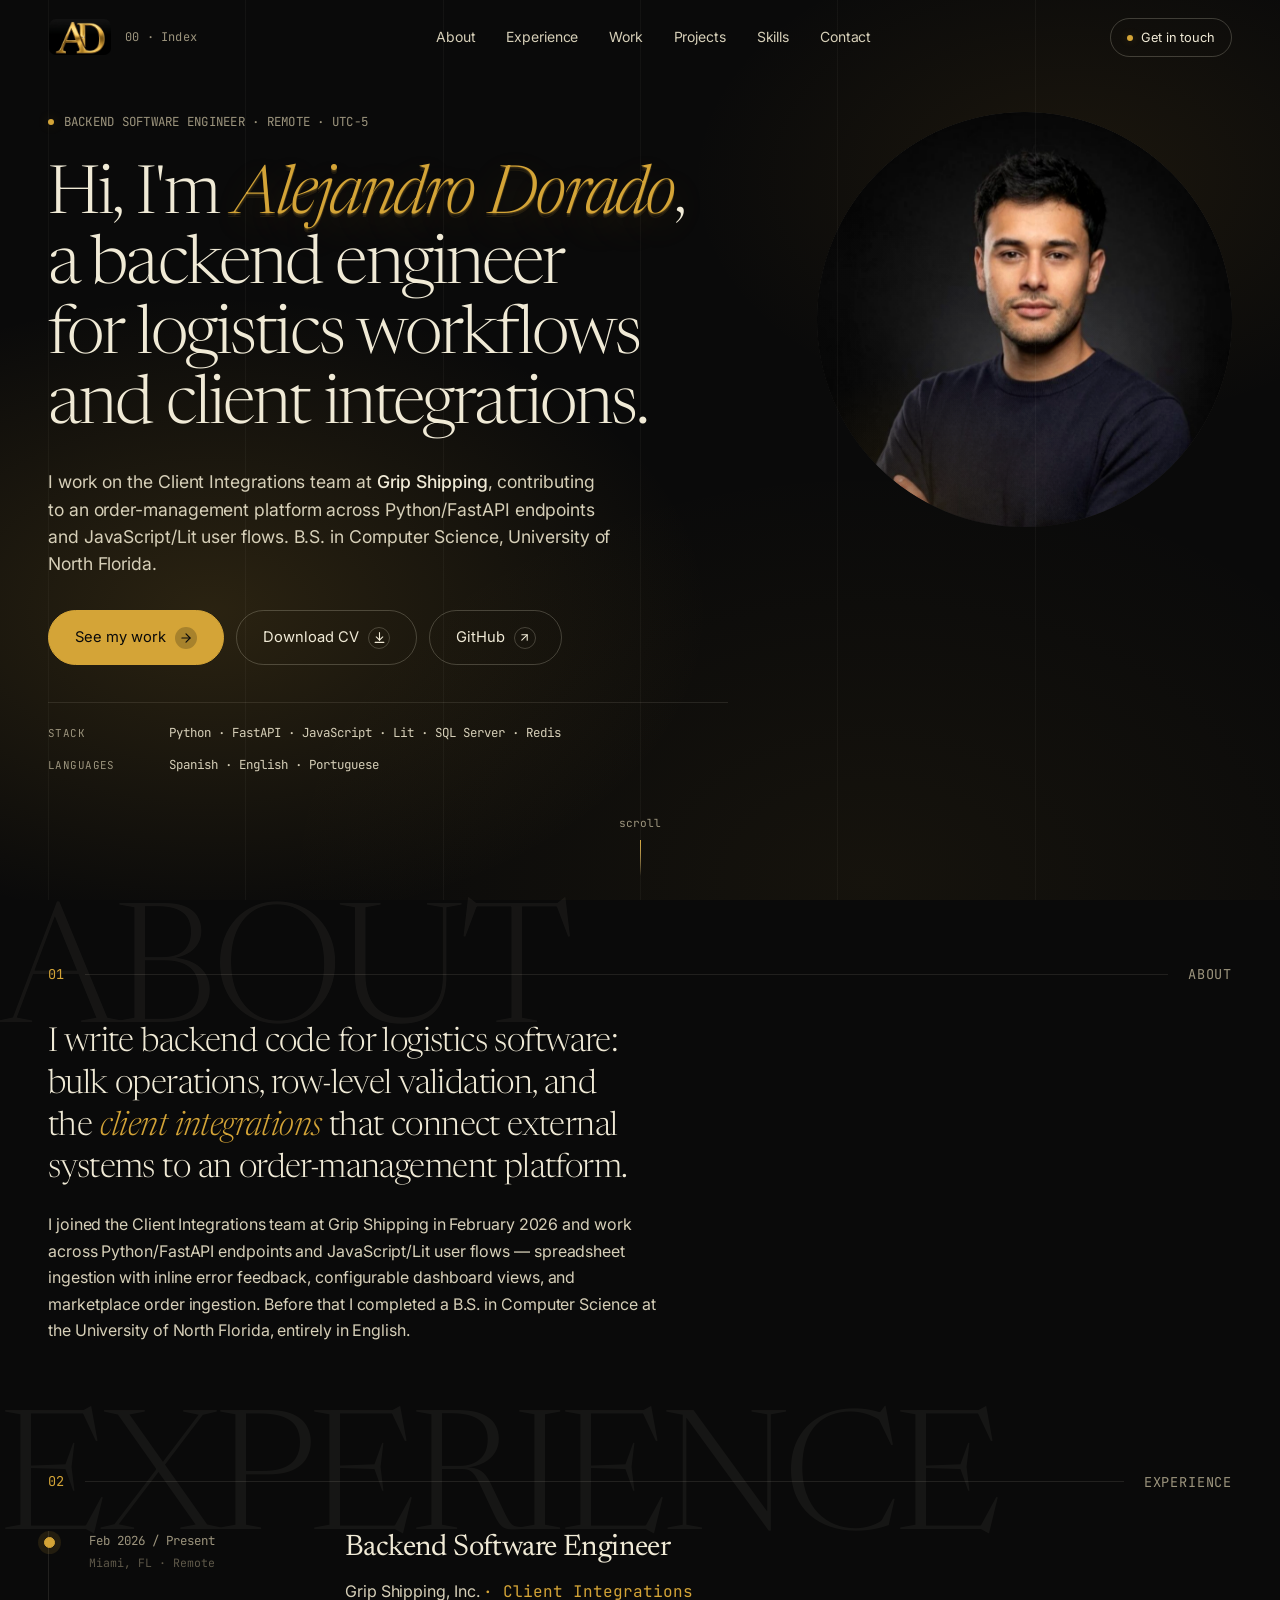
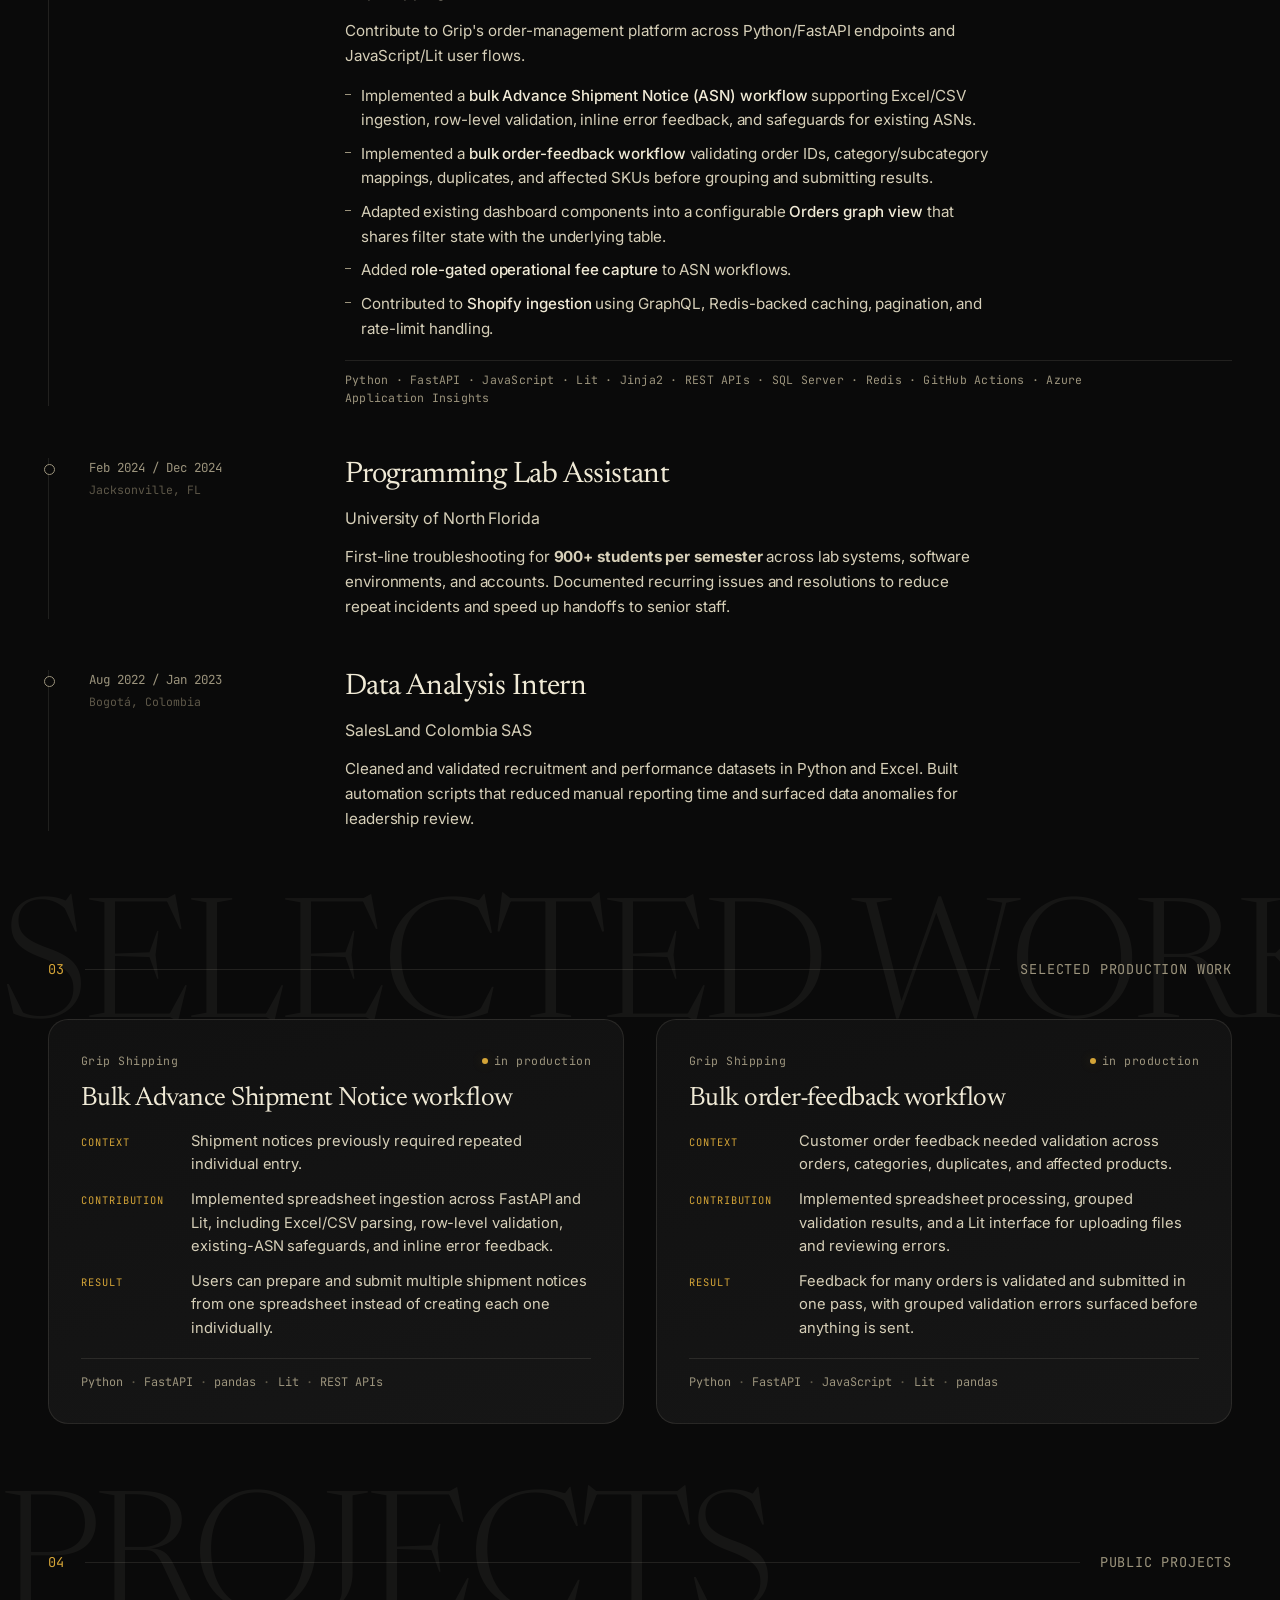
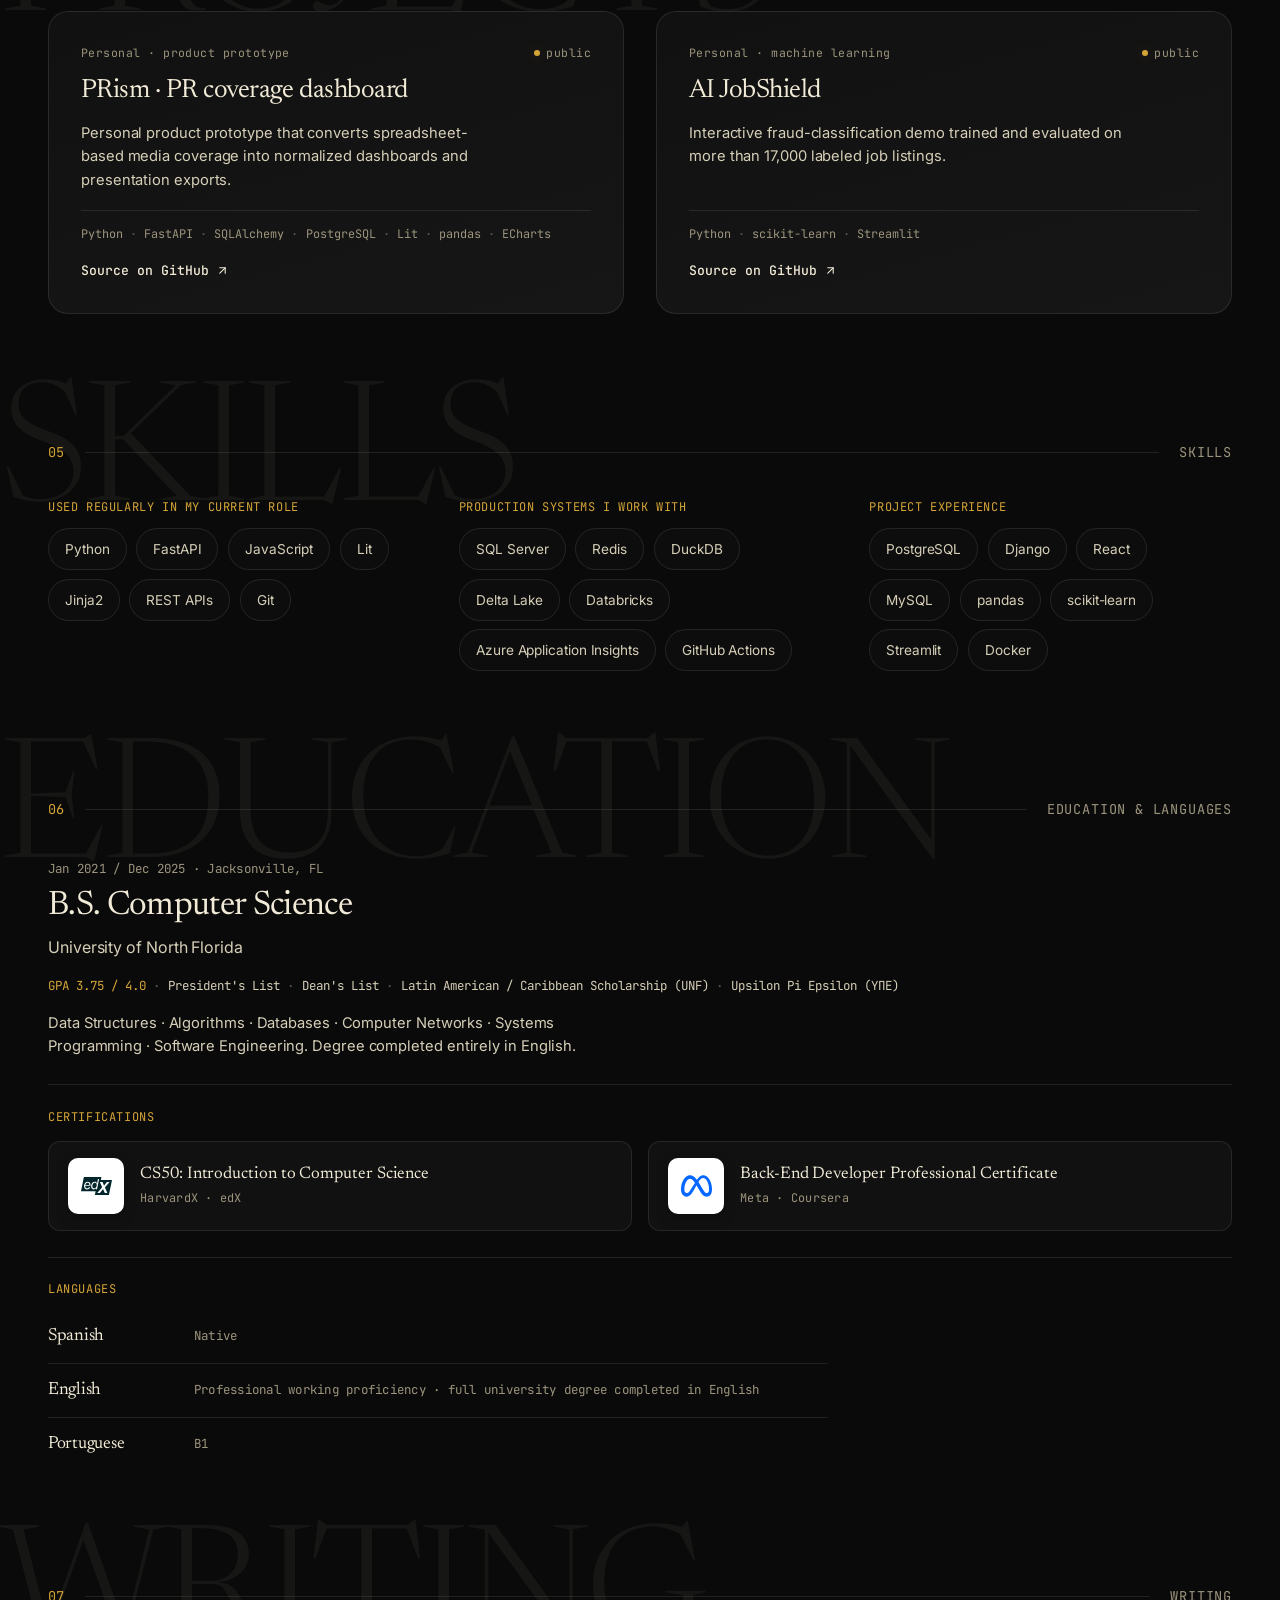
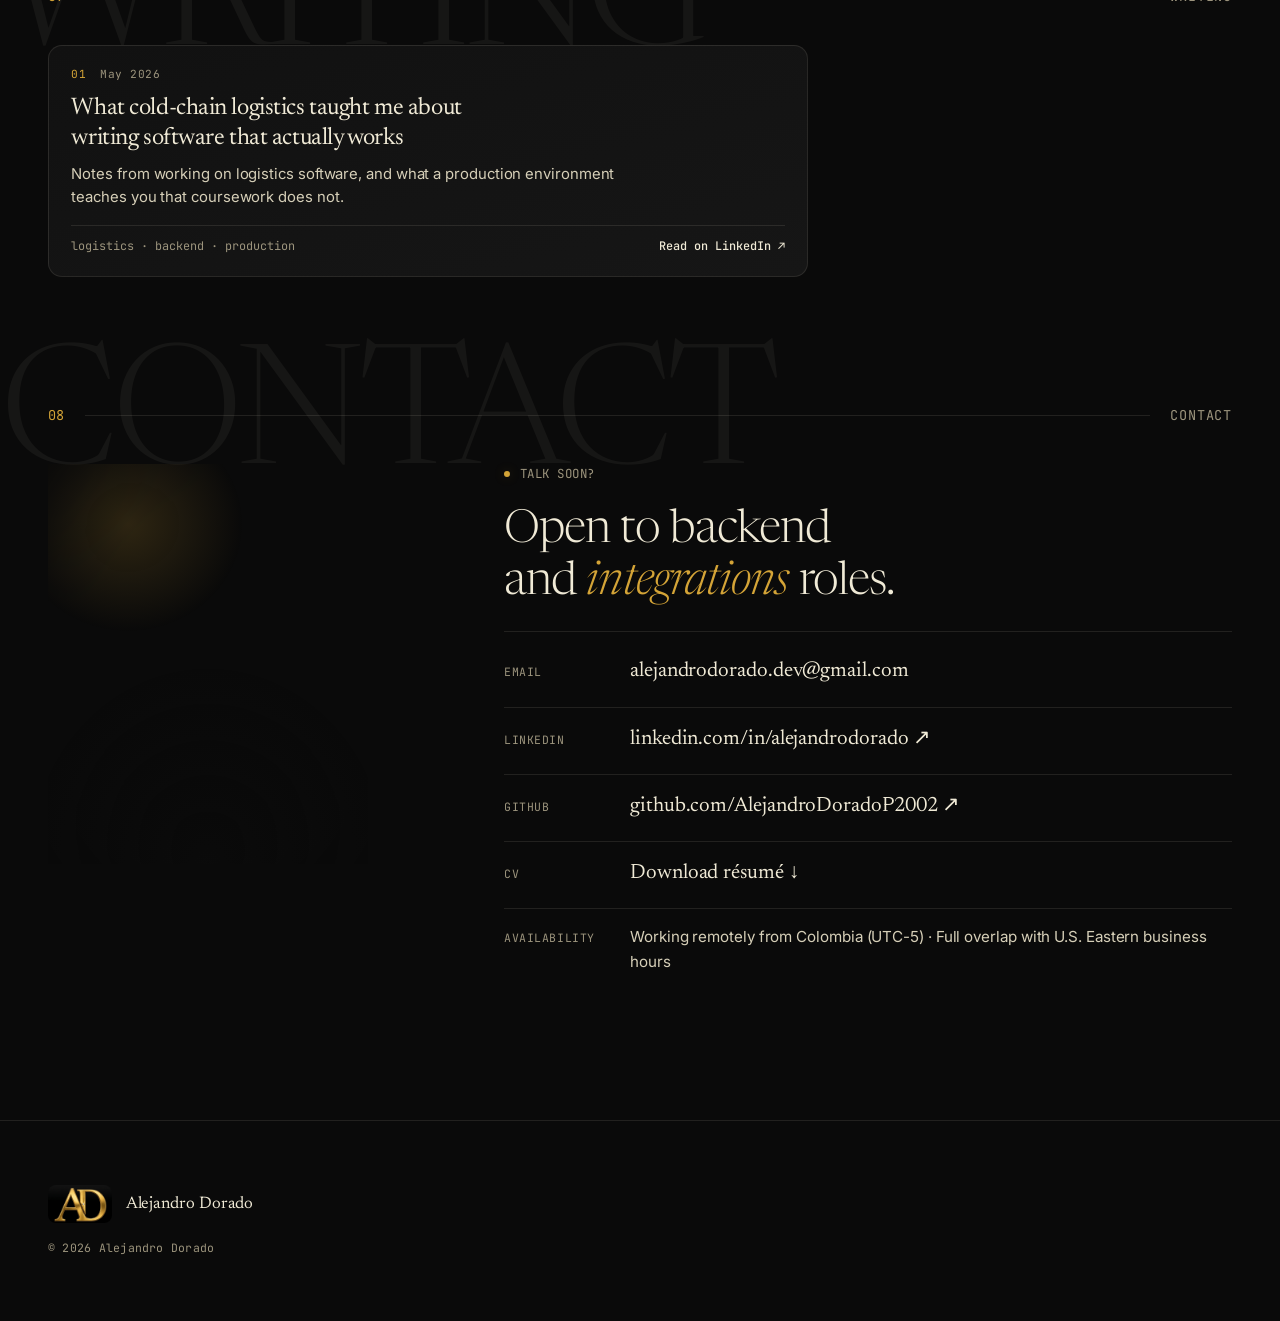
==== commit 46b45582: "content: drop the job-seeking clause from the availability line Availability now states the working " ====
--- a/public/index.html
+++ b/public/index.html
@@ -630,7 +630,7 @@
             </li>
             <li>
               <span class="contact-key mono">Availability</span>
-              <span class="contact-val contact-val-static">Working remotely from Colombia (UTC-5) · Full overlap with U.S. Eastern business hours · Open to remote roles and to relocation for the right opportunity.</span>
+              <span class="contact-val contact-val-static">Working remotely from Colombia (UTC-5) · Full overlap with U.S. Eastern business hours</span>
             </li>
           </ul>
         </div>
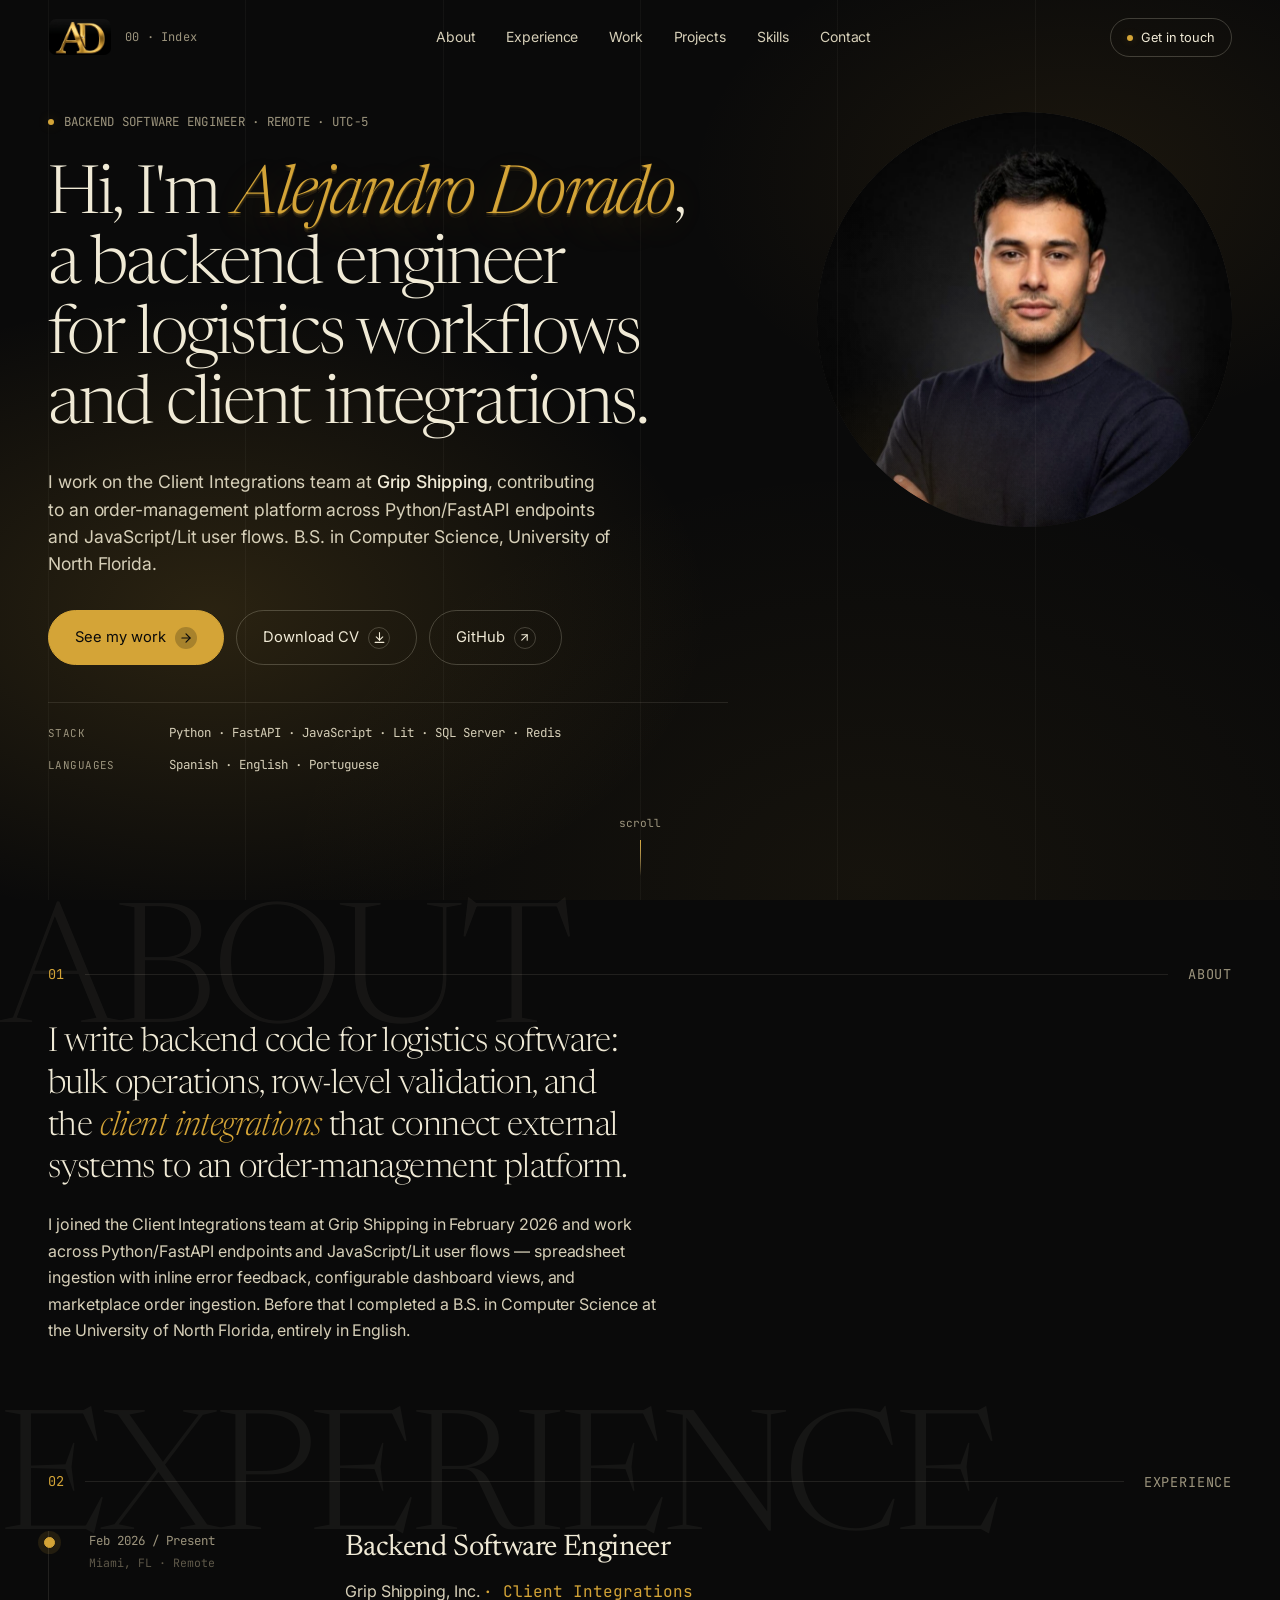
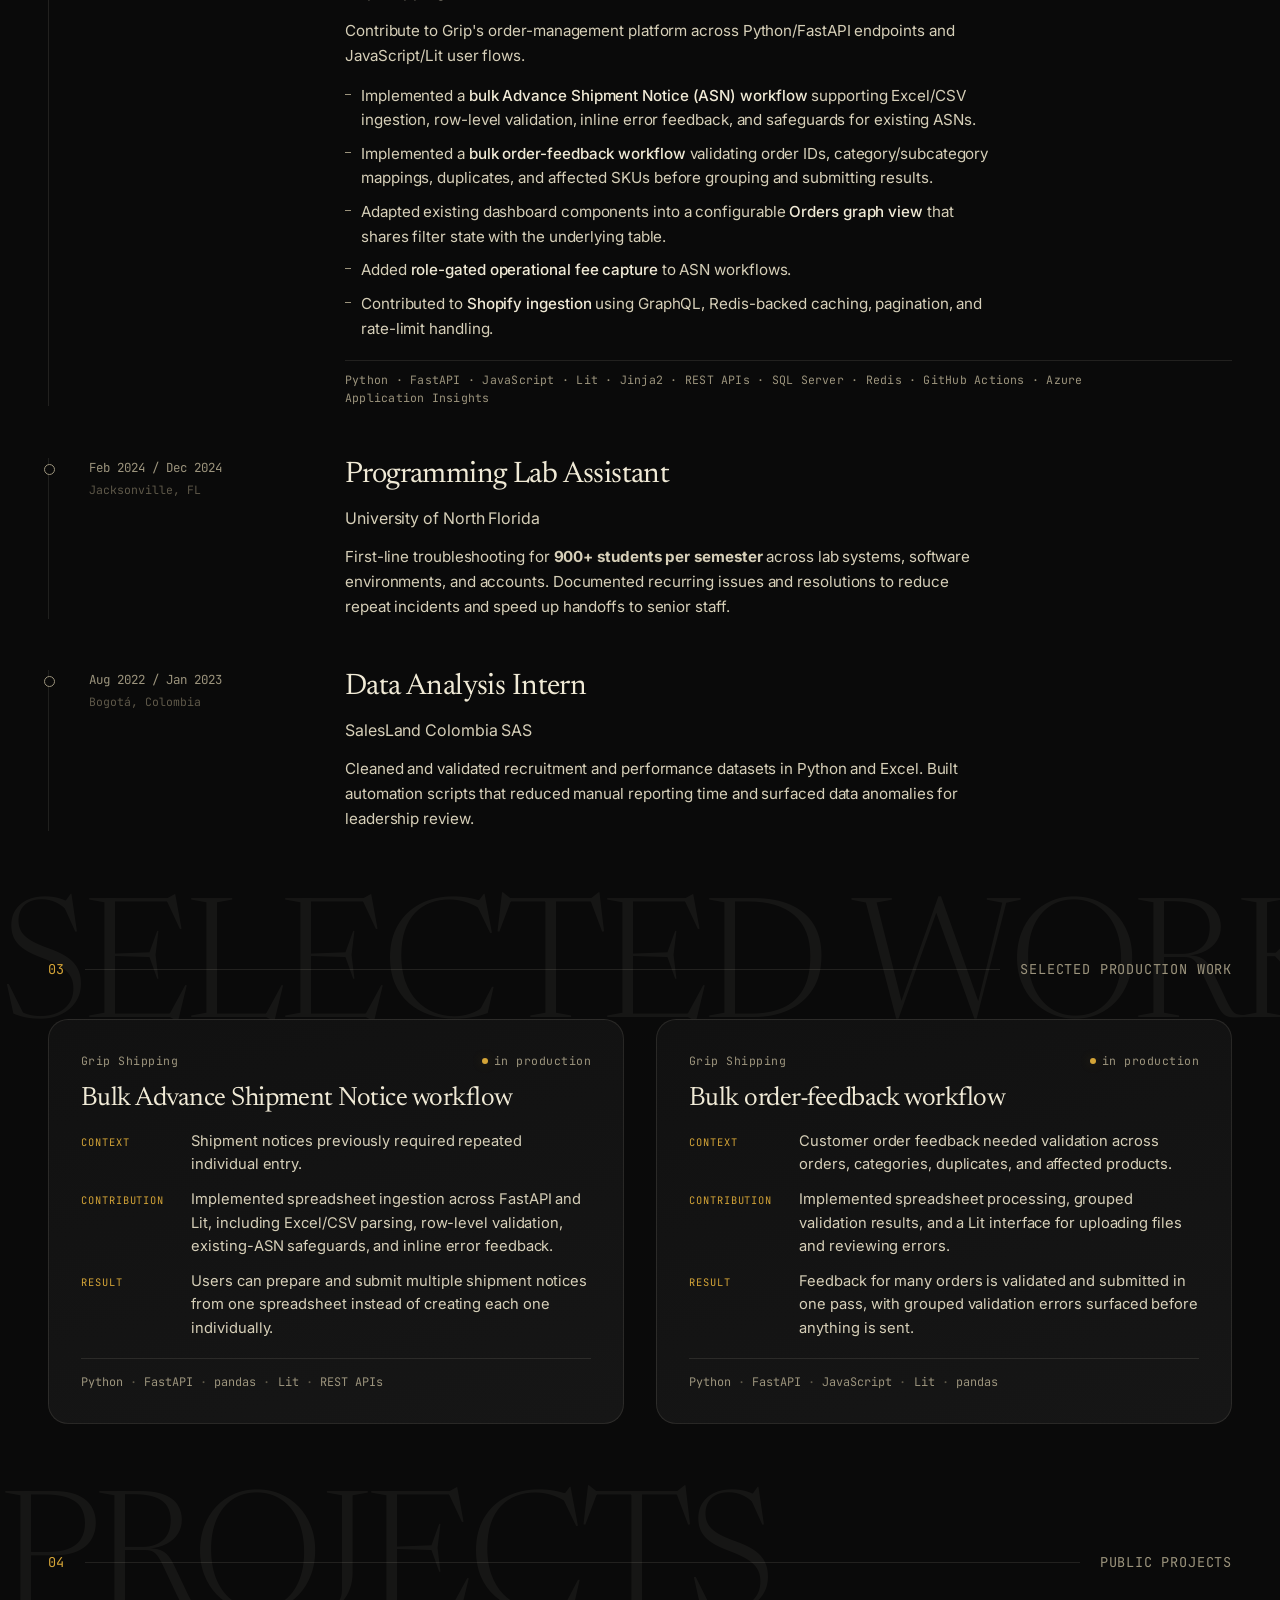
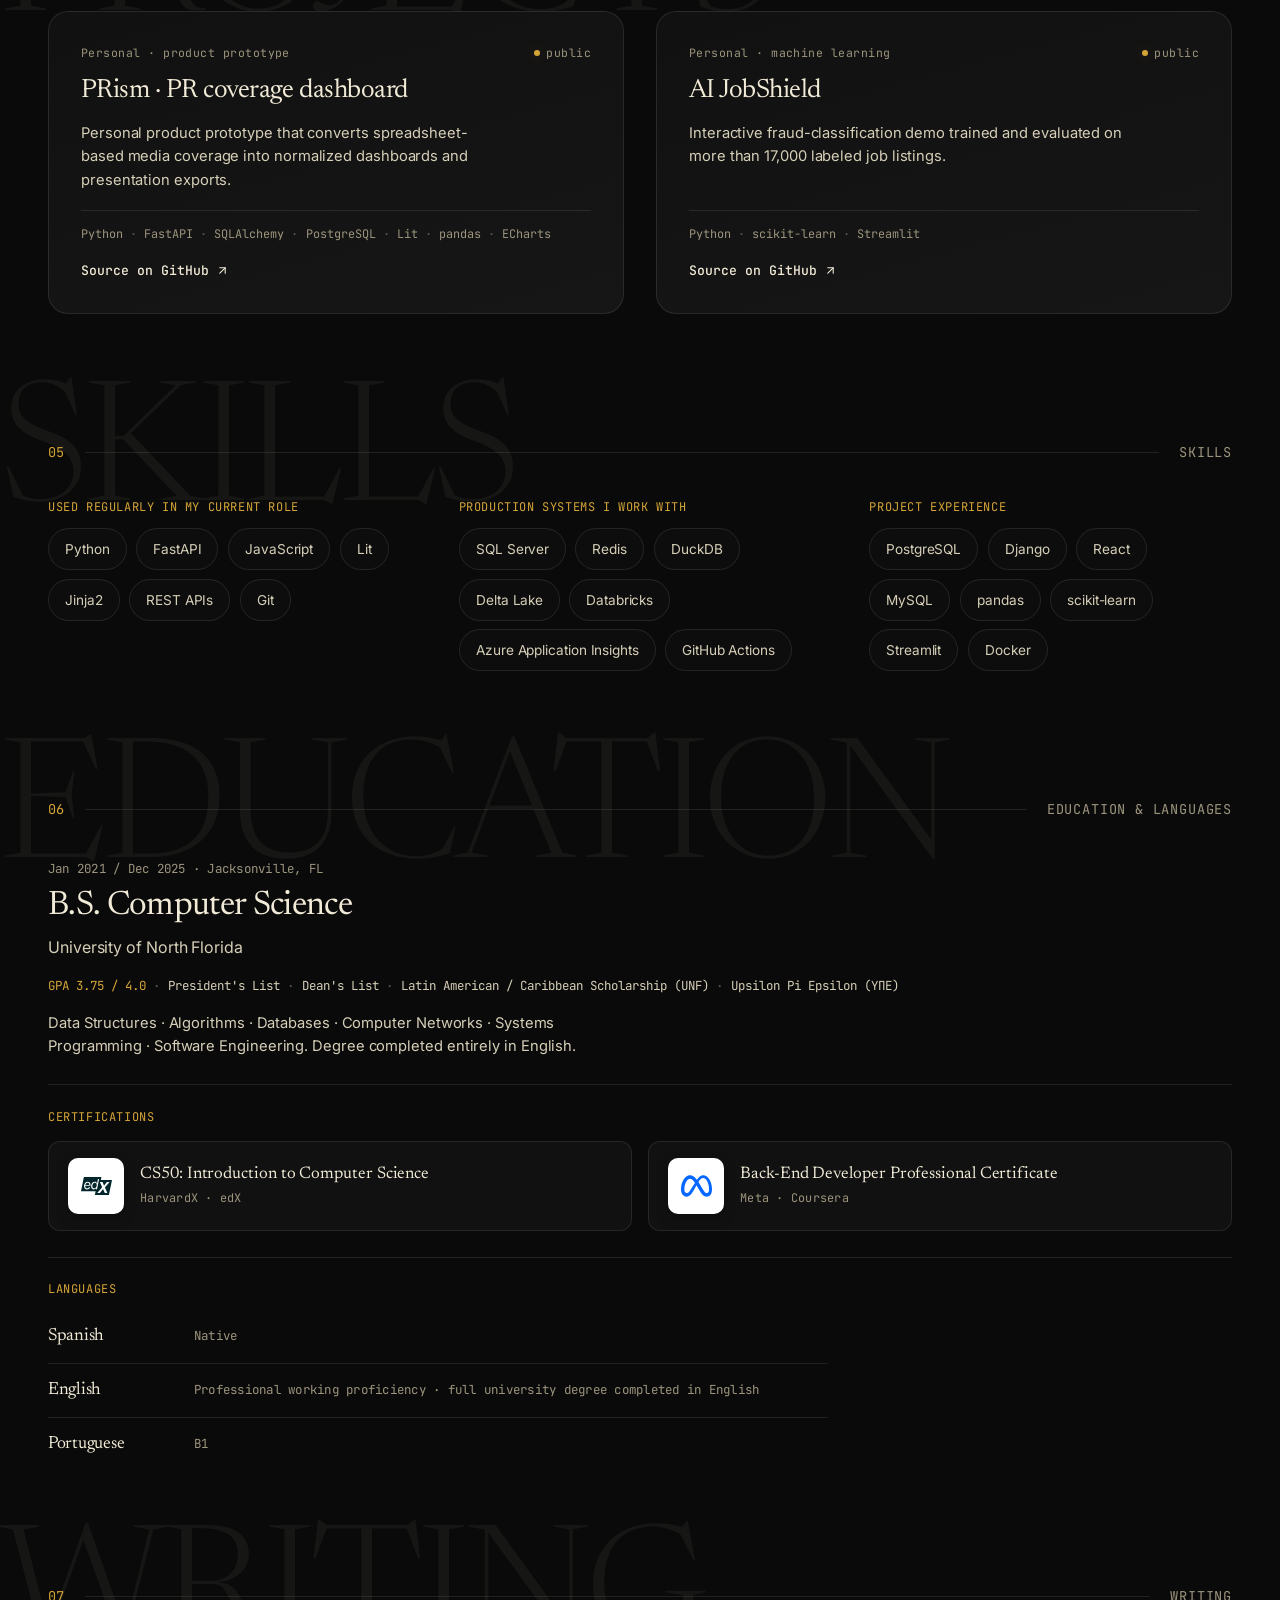
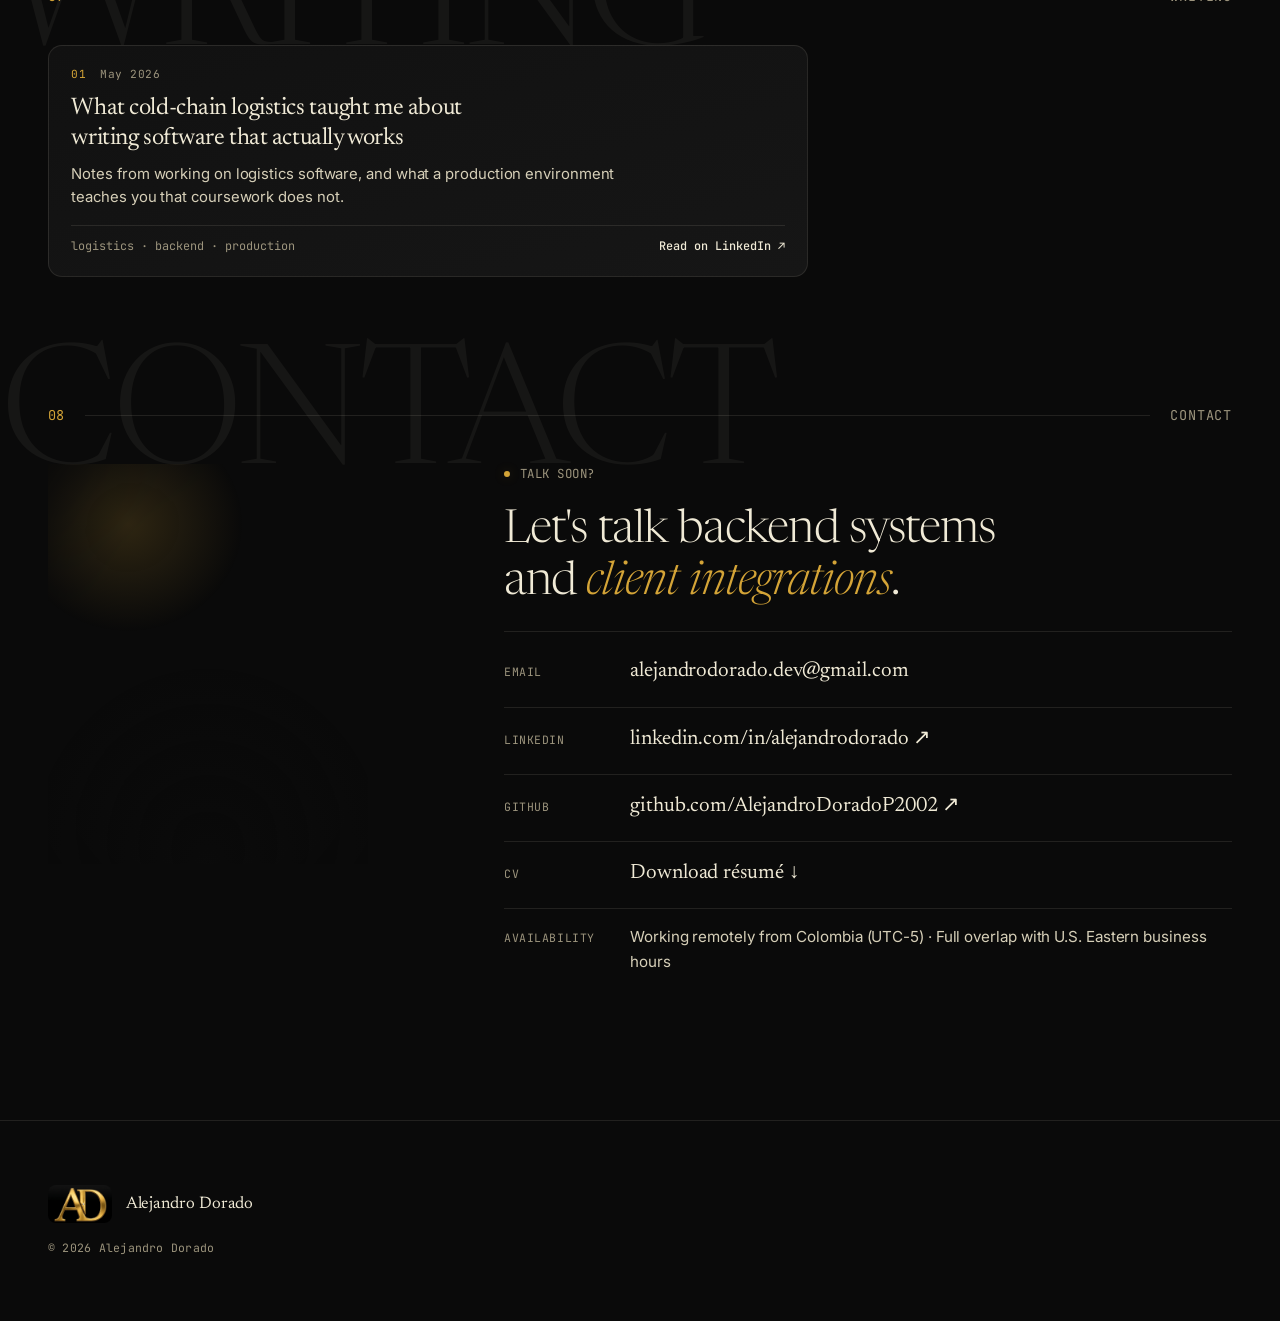
==== commit 2f70eb7e: "content: make the contact headline state practice, not intent "Open to backend and integrations role" ====
--- a/public/index.html
+++ b/public/index.html
@@ -609,7 +609,7 @@
 
         <div class="contact-text-col">
           <p class="contact-eyebrow mono"><span class="dot"></span> Talk soon?</p>
-          <h3 class="contact-title" data-mask-reveal>Open to backend and <em>integrations</em> roles.</h3>
+          <h3 class="contact-title" data-mask-reveal>Let's talk backend systems and <em>client integrations</em>.</h3>
 
           <ul class="contact-links">
             <li>
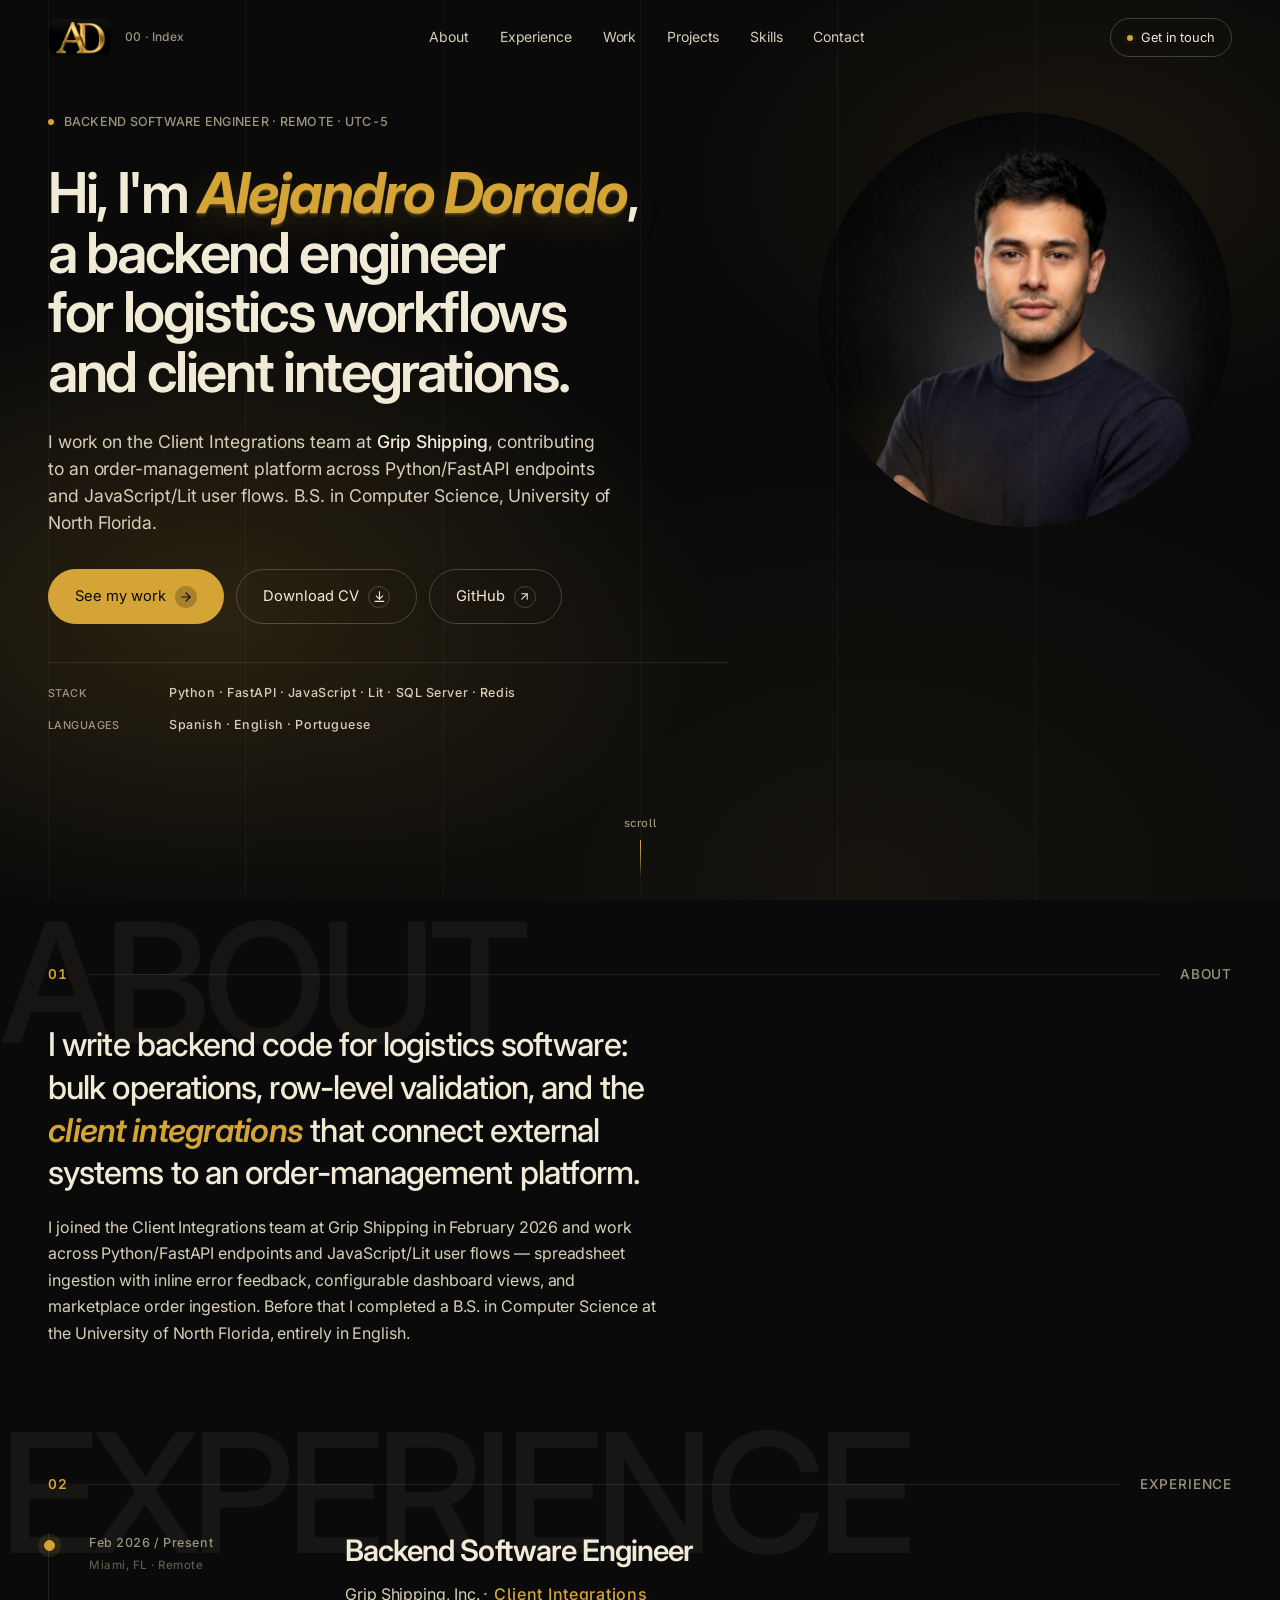
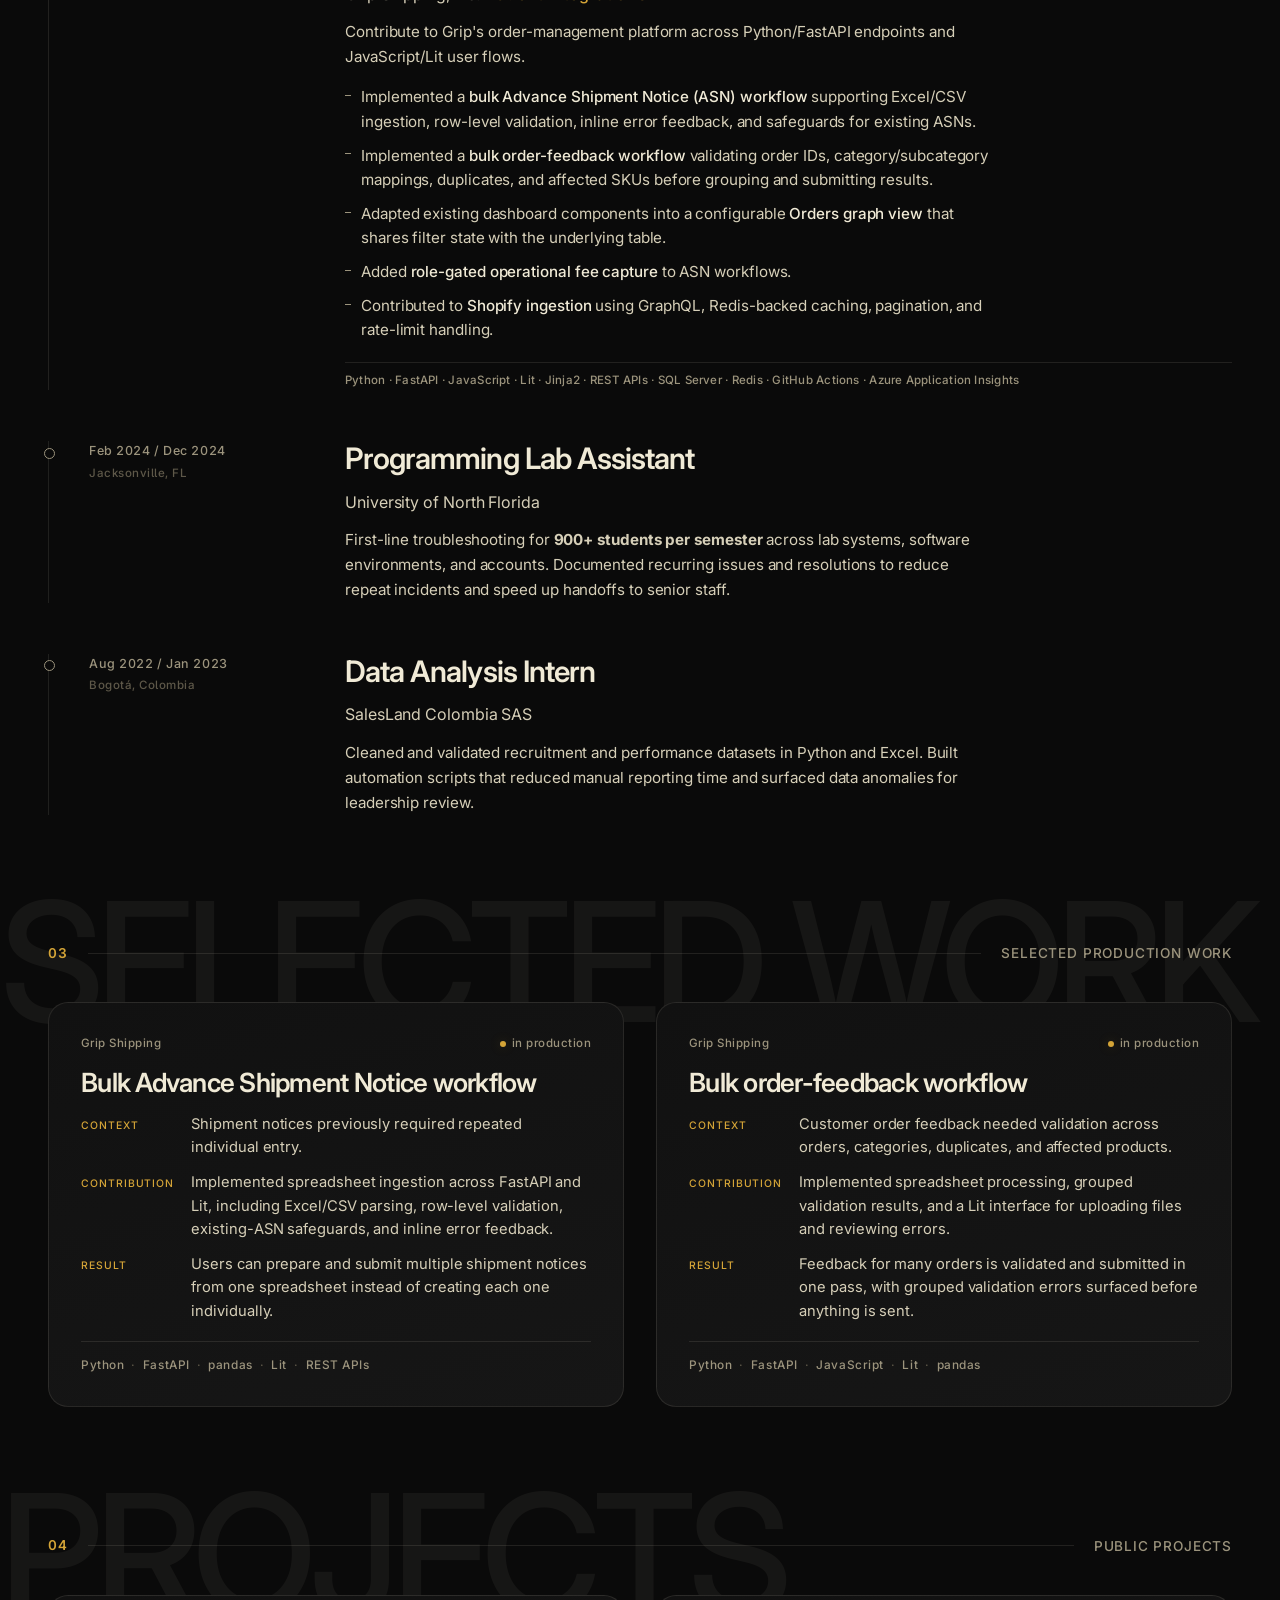
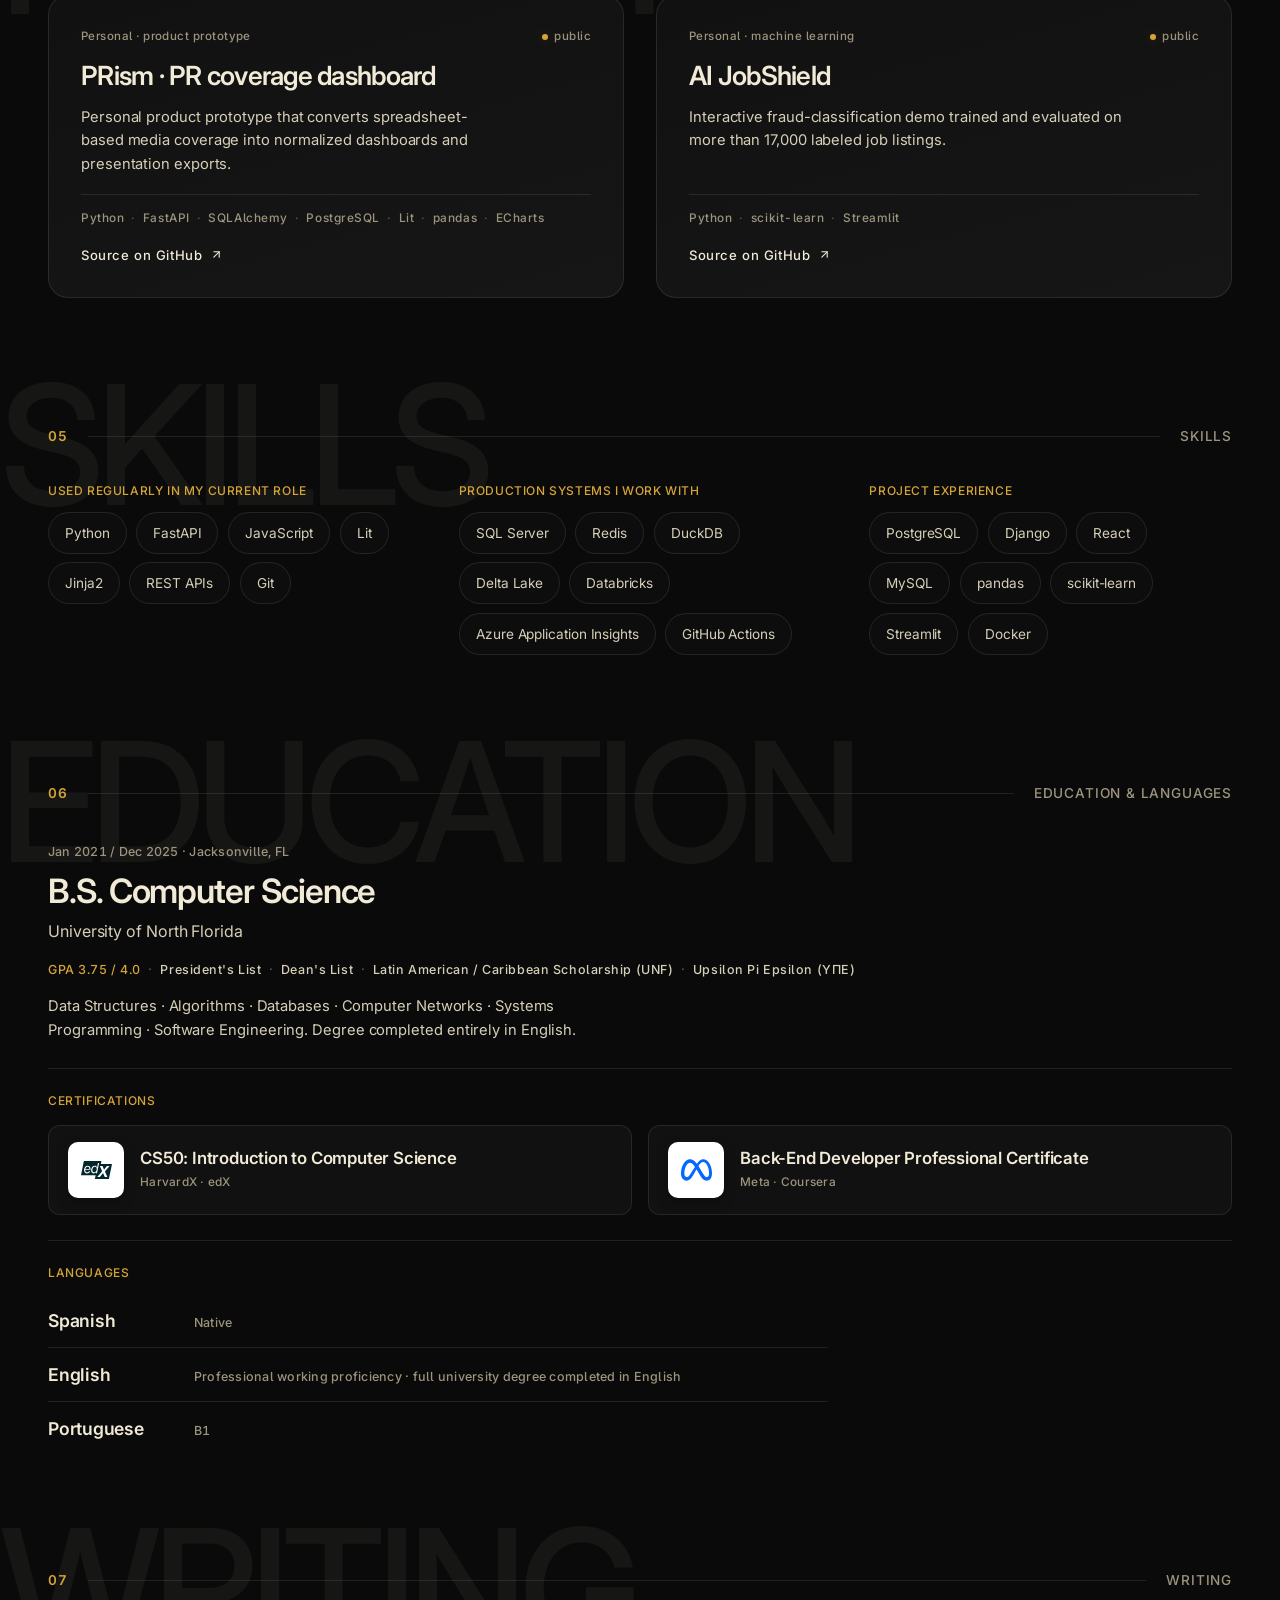
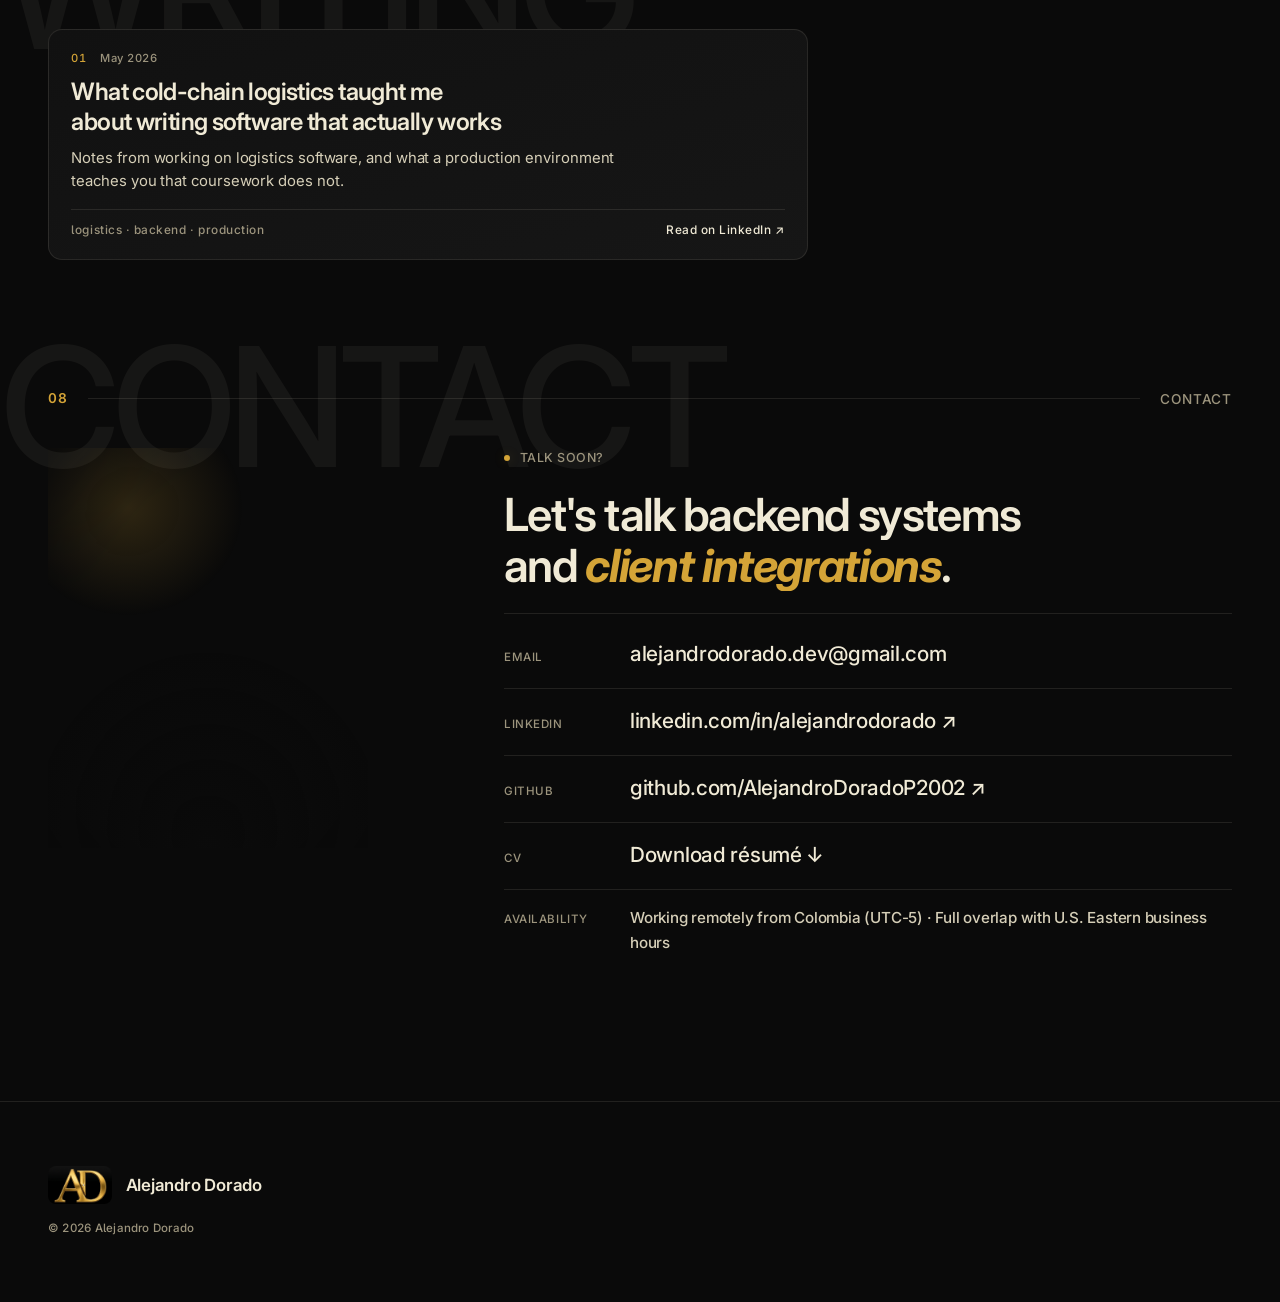
==== commit cf1d6f1c: "type: collapse the type system onto a single family (Inter) Replace the three-family setup (Newsread" ====
--- a/public/index.html
+++ b/public/index.html
@@ -27,9 +27,10 @@
 
   <link rel="preconnect" href="https://fonts.googleapis.com">
   <link rel="preconnect" href="https://fonts.gstatic.com" crossorigin>
-  <!-- Newsreader (publication serif, Production Type) + Inter (body) + JetBrains Mono.
-       Variable serif keeps the file count down — single woff2 covers all weights & italic. -->
-  <link rel="stylesheet" href="https://fonts.googleapis.com/css2?family=Newsreader:ital,opsz,wght@0,6..72,300..700;1,6..72,300..700&family=Inter:wght@300;400;500;600;700&family=JetBrains+Mono:wght@300;400;500&display=swap">
+  <!-- Inter Variable (Rasmus Andersson) — the single typeface for the whole site.
+       One request, one family: weights 300–700 plus italic, with the opsz
+       optical-size axis so display sizes get their own optical treatment. -->
+  <link rel="stylesheet" href="https://fonts.googleapis.com/css2?family=Inter:ital,opsz,wght@0,14..32,300..700;1,14..32,300..700&display=swap">
 
   <link rel="preload" as="image" href="assets/img/photo-hero.jpg" fetchpriority="high">
 
--- a/public/styles.css
+++ b/public/styles.css
@@ -31,11 +31,14 @@
   --line-strong:  rgba(240, 234, 214, 0.22);
   --grid-line:    rgba(240, 234, 214, 0.045);
 
-  /* --- type --- Newsreader for headlines (modern publication serif),
-       Inter for body, JetBrains Mono for labels --- */
-  --serif:  "Newsreader", "Times New Roman", Georgia, serif;
+  /* --- type --- one typeface: Inter Variable (Rasmus Andersson).
+       The three variables are kept as ROLES, not families: --sans is body,
+       --serif is the display role, --mono is the label/number role. All three
+       resolve to Inter; the roles are now separated by weight, optical size
+       and tracking instead of by typeface. --- */
   --sans:   "Inter", -apple-system, BlinkMacSystemFont, "Segoe UI", Helvetica, Arial, sans-serif;
-  --mono:   "JetBrains Mono", ui-monospace, "SF Mono", Consolas, Monaco, monospace;
+  --serif:  "Inter", -apple-system, BlinkMacSystemFont, "Segoe UI", Helvetica, Arial, sans-serif;
+  --mono:   "Inter", -apple-system, BlinkMacSystemFont, "Segoe UI", Helvetica, Arial, sans-serif;
 
   /* --- easing --- */
   --ease-out:    cubic-bezier(0.16, 1, 0.3, 1);
@@ -119,9 +122,14 @@
 
 .mono {
   font-family: var(--mono);
-  font-weight: 400;
-  letter-spacing: 0;
-  font-feature-settings: "ss01", "ss02";
+  font-weight: 500;
+  letter-spacing: 0.045em;
+  /* Inter has no fixed pitch, so the label/number role is carried by
+     tabular figures (tnum) + the open-4 alternate (cv05) so 01–08, dates
+     and the hero-fact columns stay column-aligned and unambiguous. */
+  font-variant-numeric: tabular-nums;
+  font-feature-settings: "tnum" 1, "cv05" 1;
+  font-variation-settings: "opsz" 14;
 }
 .amber { color: var(--amber); }
 
@@ -292,6 +300,8 @@
   gap: 0.8rem;
   font-family: var(--serif);
   font-size: 1.1rem;
+  font-weight: 600;
+  letter-spacing: -0.018em;
 }
 /* Nav monogram — wider pill badge that respects the 2:1 aspect of the
    "AD" gold logo (the letters need horizontal room or they get cropped). */
@@ -319,7 +329,7 @@
 }
 .nav-monogram-fallback {
   font-family: var(--serif);
-  font-weight: 600;
+  font-weight: 700;
   font-size: 1rem;
   color: var(--amber);
   letter-spacing: 0.02em;
@@ -456,9 +466,10 @@
   border-bottom: 1px solid var(--line);
   font-family: var(--serif);
   font-size: clamp(1.5rem, 6vw, 2.4rem);
-  font-weight: 300;
+  font-weight: 600;
   color: var(--cream);
-  letter-spacing: -0.02em;
+  letter-spacing: -0.035em;
+  font-variation-settings: "opsz" 32;
   line-height: 1;
   transition: color 0.3s var(--ease-out), padding-left 0.4s var(--ease-out);
 }
@@ -624,11 +635,15 @@
 }
 .hero-title {
   font-family: var(--serif);
-  font-weight: 300;
-  font-size: clamp(2.5rem, 5.2vw, 4.25rem);
-  line-height: 1.05;
-  letter-spacing: -0.028em;
-  font-variation-settings: "opsz" 144, "SOFT" 60;
+  font-weight: 600;
+  /* Inter at 600 sets noticeably wider than Newsreader at 300, so the display
+     size comes down a step to keep the headline at four lines in the 680px
+     hero column and the hero inside 100vh. */
+  font-size: clamp(2.2rem, 4.4vw, 3.6rem);
+  line-height: 1.06;
+  /* Inter needs real negative tracking at display size. */
+  letter-spacing: -0.042em;
+  font-variation-settings: "opsz" 32;
   color: var(--cream);
   margin: 0.4rem 0 0;
   text-wrap: balance;
@@ -642,8 +657,10 @@
 }
 .hero-title em {
   font-style: italic;
+  font-weight: 700;
   color: var(--amber);
-  font-variation-settings: "opsz" 144, "SOFT" 100;
+  letter-spacing: -0.035em;
+  font-variation-settings: "opsz" 32;
   text-shadow:
     0 1px 0 rgba(212, 164, 55, 0.18),
     0 2px 0 rgba(212, 164, 55, 0.14),
@@ -775,9 +792,9 @@
   place-items: center;
   font-family: var(--serif);
   font-size: clamp(3rem, 12cqi, 8rem);
-  font-weight: 300;
+  font-weight: 700;
   font-style: italic;
-  letter-spacing: -0.04em;
+  letter-spacing: -0.05em;
   color: var(--amber);
   opacity: 0.85;
   container-type: inline-size;
@@ -855,10 +872,13 @@
   top: 0;
   z-index: -1;
   font-family: var(--serif);
-  font-weight: 300;
+  /* Watermark stays texture, not a slab: Inter at 700 read as a solid block
+     behind the copy where Newsreader 300 read as a ghost, so it comes down. */
+  font-weight: 500;
   font-size: clamp(3.5rem, 13vw, 11rem);
   line-height: 1;
-  letter-spacing: -0.03em;
+  letter-spacing: -0.05em;
+  font-variation-settings: "opsz" 32;
   text-transform: uppercase;
   color: var(--cream);
   white-space: nowrap;
@@ -880,7 +900,7 @@
   margin-bottom: clamp(1.5rem, 3vw, 2.5rem);
   color: var(--cream-3);
 }
-.section-num { font-size: 0.85rem; color: var(--amber); letter-spacing: 0.02em; }
+.section-num { font-size: 0.85rem; color: var(--amber); letter-spacing: 0.06em; font-weight: 600; font-variant-numeric: tabular-nums; }
 .section-rule { width: 100%; height: 1px; color: var(--line); }
 /* Drawn by default. The draw-in only exists inside the animation gate. */
 .section-rule line { stroke-dasharray: 1; stroke-dashoffset: 0; }
@@ -903,15 +923,15 @@
 .about-lede {
   font-family: var(--serif);
   font-size: clamp(1.45rem, 3vw, 2.05rem);
-  line-height: 1.28;
-  letter-spacing: -0.018em;
+  line-height: 1.3;
+  letter-spacing: -0.028em;
   color: var(--cream);
-  font-weight: 300;
-  font-variation-settings: "opsz" 96, "SOFT" 50;
+  font-weight: 500;
+  font-variation-settings: "opsz" 32;
   text-wrap: balance;
   max-width: 36ch;
 }
-.about-lede em { font-style: italic; color: var(--amber); }
+.about-lede em { font-style: italic; font-weight: 600; color: var(--amber); letter-spacing: -0.022em; }
 .about-body { font-size: 1rem; line-height: 1.65; color: var(--cream-2); max-width: 62ch; }
 
 /* =============================================================
@@ -955,9 +975,10 @@
 .timeline-role {
   font-family: var(--serif);
   font-size: clamp(1.5rem, 2.6vw, 1.85rem);
-  font-weight: 400;
+  font-weight: 600;
   line-height: 1.2;
-  letter-spacing: -0.02em;
+  letter-spacing: -0.032em;
+  font-variation-settings: "opsz" 32;
   color: var(--cream);
 }
 .timeline-org { font-size: 1rem; color: var(--cream-2); }
@@ -1048,9 +1069,10 @@
 .project-title {
   font-family: var(--serif);
   font-size: clamp(1.35rem, 2.4vw, 1.65rem);
-  font-weight: 400;
+  font-weight: 600;
   line-height: 1.18;
-  letter-spacing: -0.02em;
+  letter-spacing: -0.028em;
+  font-variation-settings: "opsz" 32;
   color: var(--cream);
   padding: 0 0.4rem;
 }
@@ -1182,9 +1204,10 @@
 .article-title {
   font-family: var(--serif);
   font-size: clamp(1.2rem, 2.2vw, 1.5rem);
-  font-weight: 400;
+  font-weight: 600;
   line-height: 1.25;
-  letter-spacing: -0.018em;
+  letter-spacing: -0.026em;
+  font-variation-settings: "opsz" 32;
   color: var(--cream);
 }
 .article-card:hover .article-title { color: var(--amber); }
@@ -1265,8 +1288,9 @@
 .edu-degree {
   font-family: var(--serif);
   font-size: clamp(1.6rem, 3vw, 2.1rem);
-  font-weight: 400;
-  letter-spacing: -0.02em;
+  font-weight: 600;
+  letter-spacing: -0.032em;
+  font-variation-settings: "opsz" 32;
   color: var(--cream);
 }
 .edu-school { font-size: 1rem; color: var(--cream-2); }
@@ -1343,7 +1367,8 @@
 .cert-name {
   font-family: var(--serif);
   font-size: 1.05rem;
-  font-weight: 400;
+  font-weight: 600;
+  letter-spacing: -0.012em;
   color: var(--cream);
   line-height: 1.25;
 }
@@ -1372,9 +1397,9 @@
 .lang-plain-name {
   font-family: var(--serif);
   font-size: 1.1rem;
-  font-weight: 400;
+  font-weight: 600;
   color: var(--cream);
-  letter-spacing: -0.015em;
+  letter-spacing: -0.014em;
 }
 .lang-plain-level {
   font-size: 0.78rem;
@@ -1459,14 +1484,14 @@
 .contact-title {
   font-family: var(--serif);
   font-size: clamp(1.85rem, 3.8vw, 2.85rem);
-  line-height: 1.15;
-  letter-spacing: -0.02em;
-  font-weight: 300;
-  font-variation-settings: "opsz" 144, "SOFT" 60;
+  line-height: 1.12;
+  letter-spacing: -0.036em;
+  font-weight: 600;
+  font-variation-settings: "opsz" 32;
   color: var(--cream);
   max-width: 22ch;
 }
-.contact-title em { font-style: italic; color: var(--amber); font-variation-settings: "opsz" 144, "SOFT" 100; }
+.contact-title em { font-style: italic; font-weight: 700; color: var(--amber); letter-spacing: -0.03em; font-variation-settings: "opsz" 32; }
 .contact-links {
   display: flex;
   flex-direction: column;
@@ -1488,7 +1513,8 @@
   font-family: var(--serif);
   font-size: clamp(1.05rem, 2vw, 1.3rem);
   color: var(--cream);
-  font-weight: 400;
+  font-weight: 500;
+  letter-spacing: -0.014em;
   position: relative;
   padding-bottom: 2px;
   word-break: break-word;
@@ -1548,7 +1574,7 @@
   background-position: center;
   background-color: transparent;
 }
-.footer-name { font-family: var(--serif); font-size: 1.05rem; color: var(--cream); }
+.footer-name { font-family: var(--serif); font-size: 1.05rem; font-weight: 600; letter-spacing: -0.014em; color: var(--cream); }
 .footer-tag { font-size: 0.72rem; color: var(--cream-3); letter-spacing: 0.02em; }
 
 /* =============================================================
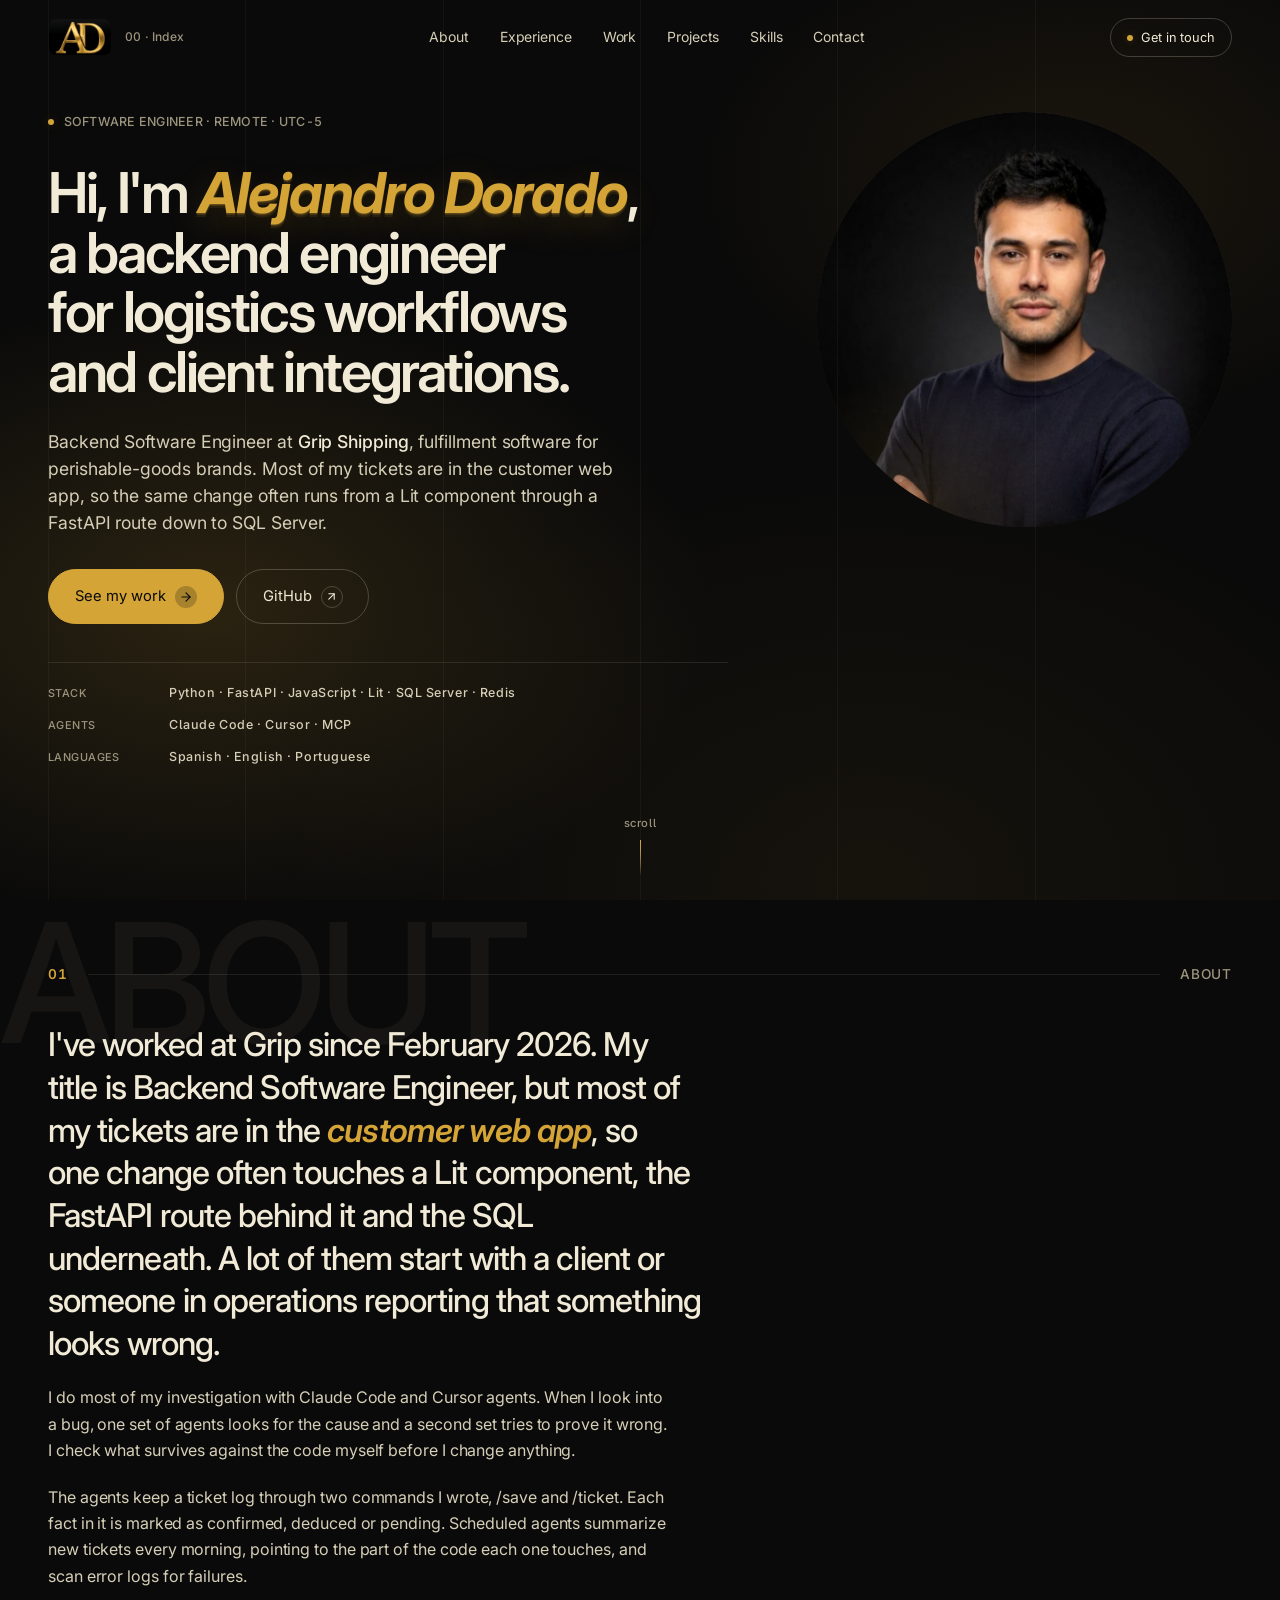
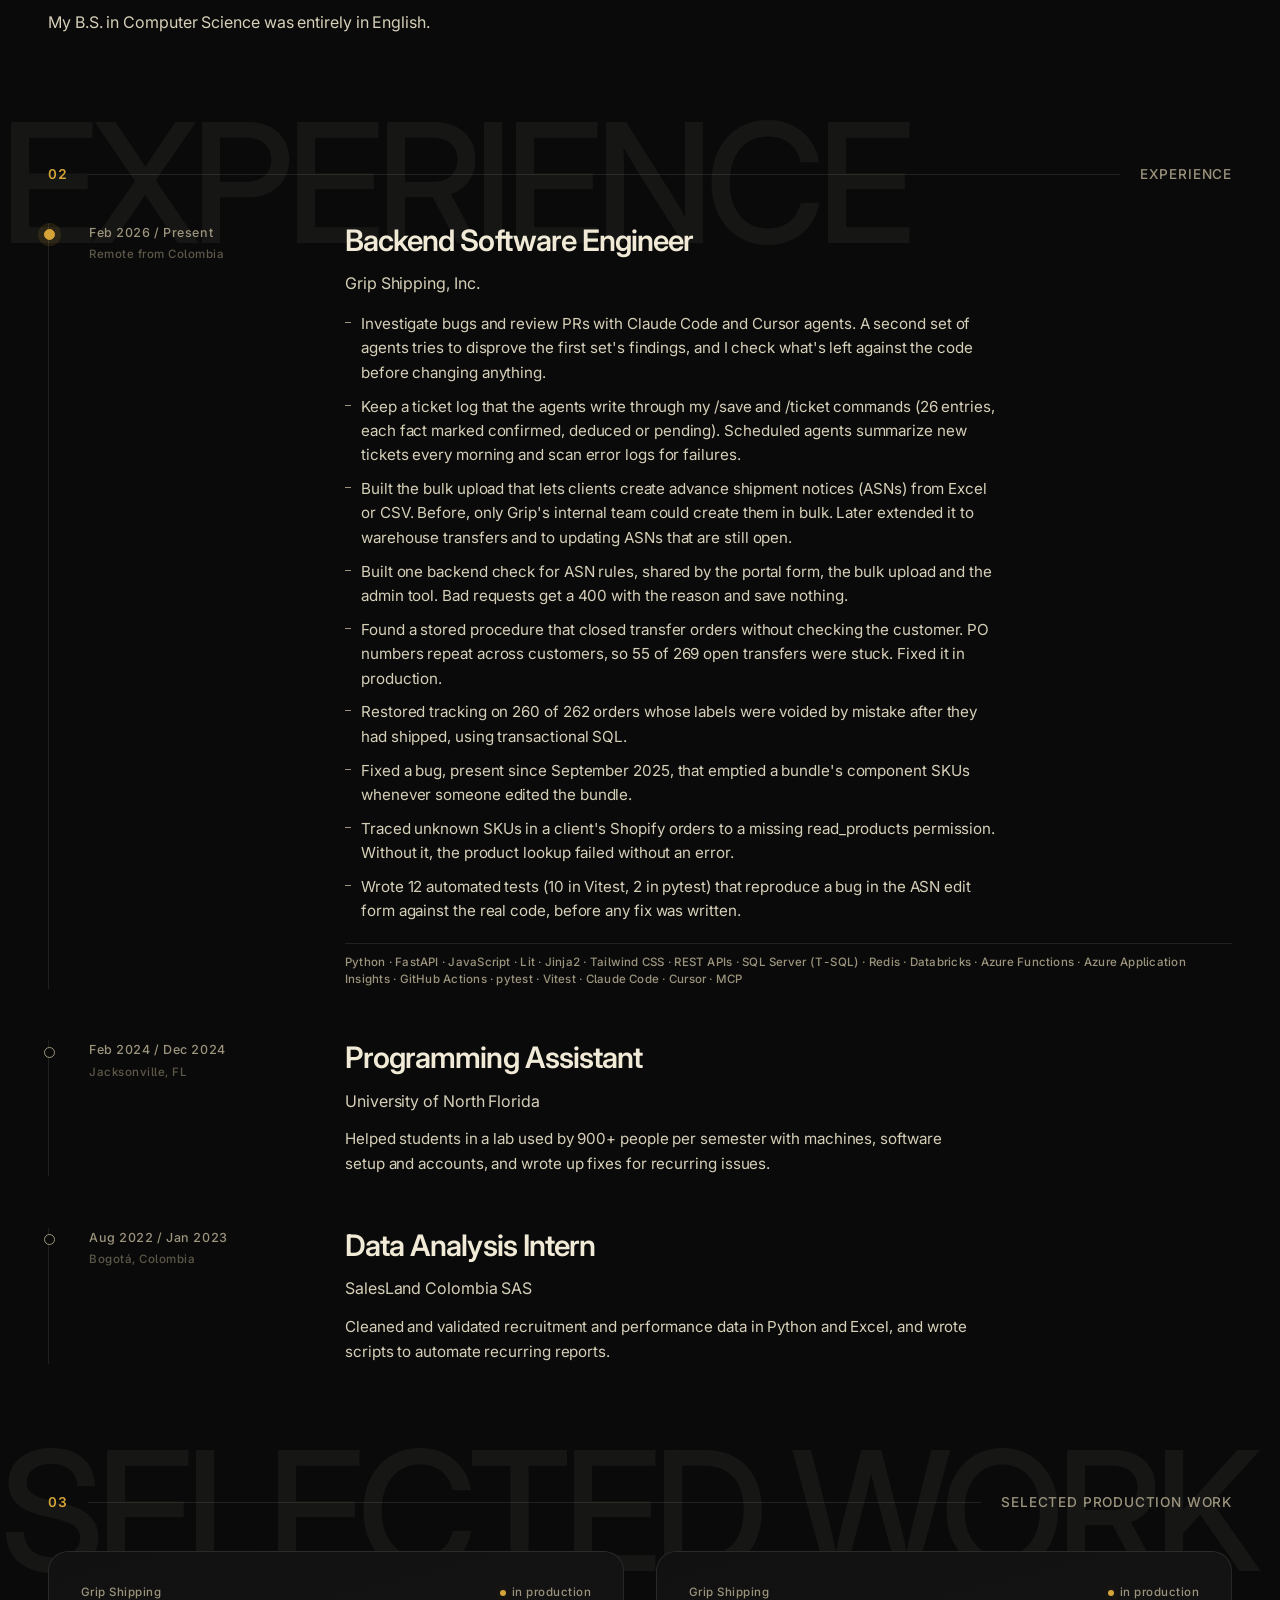
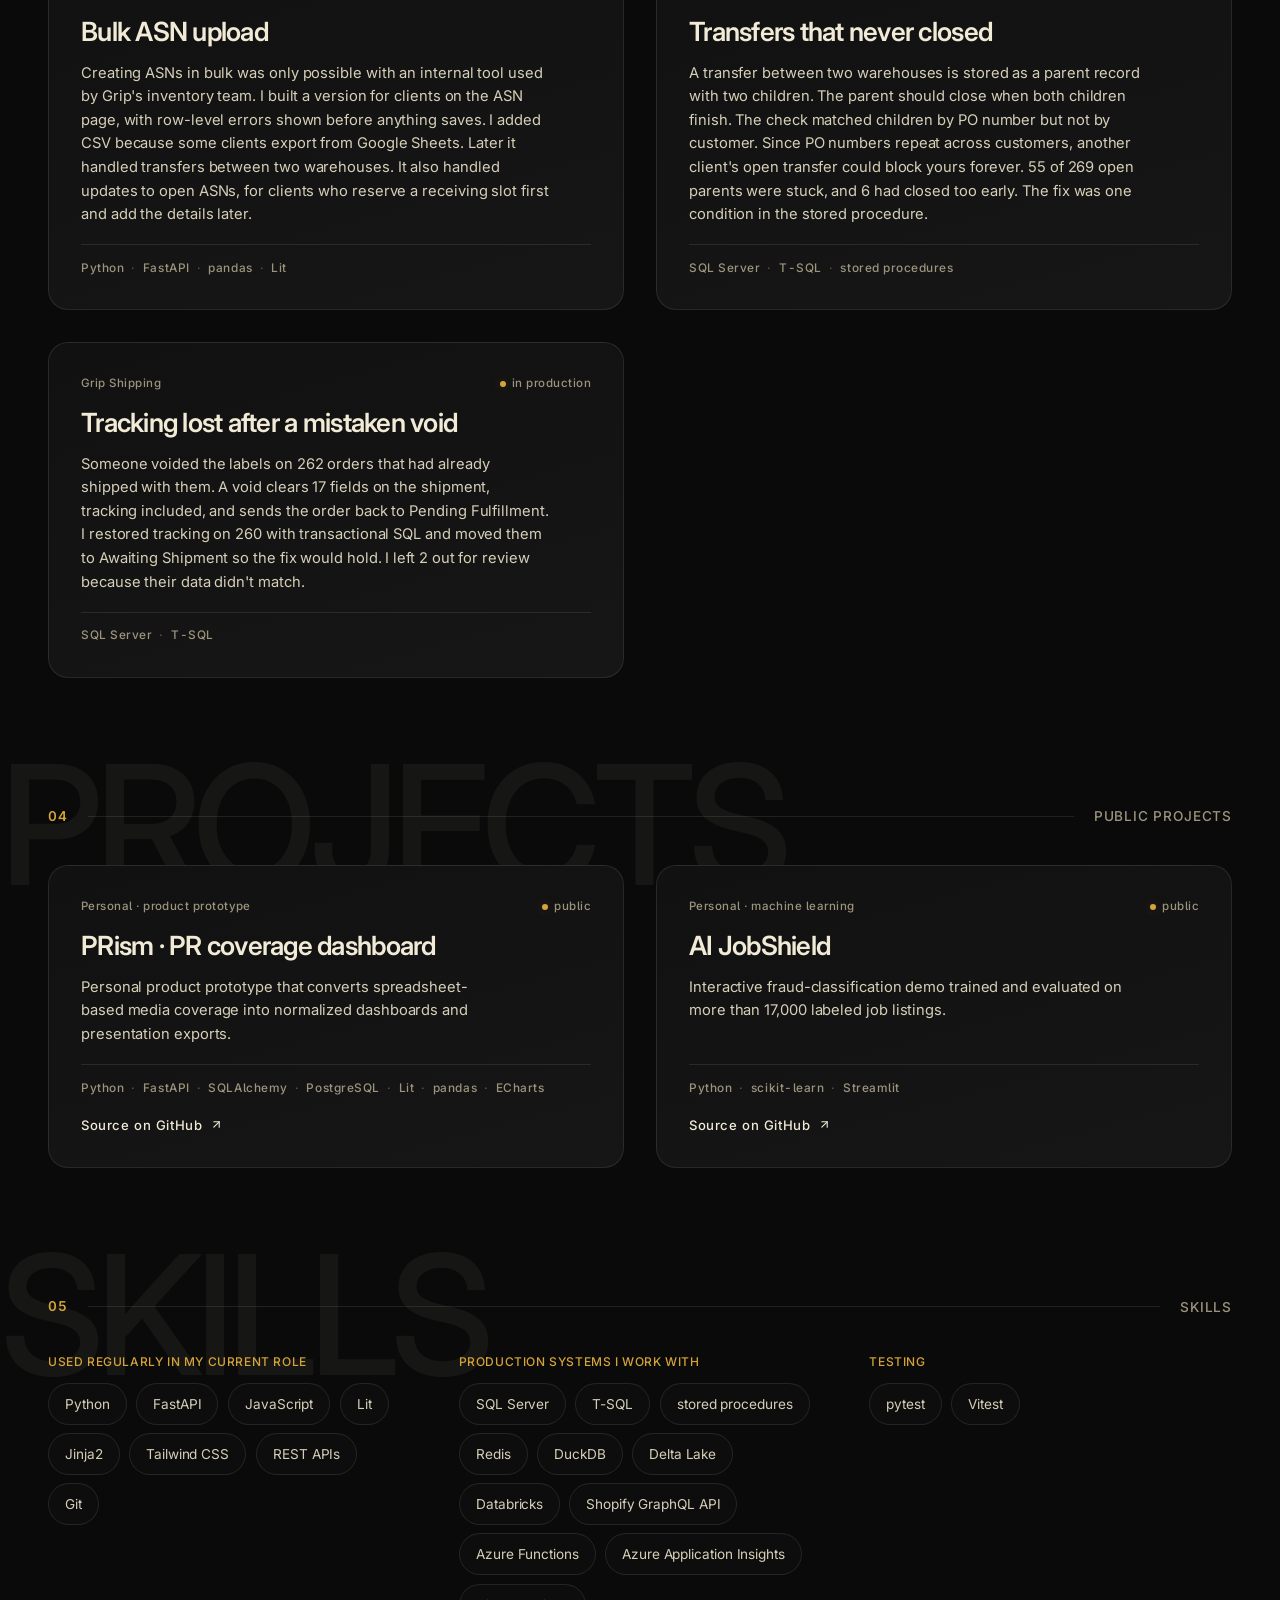
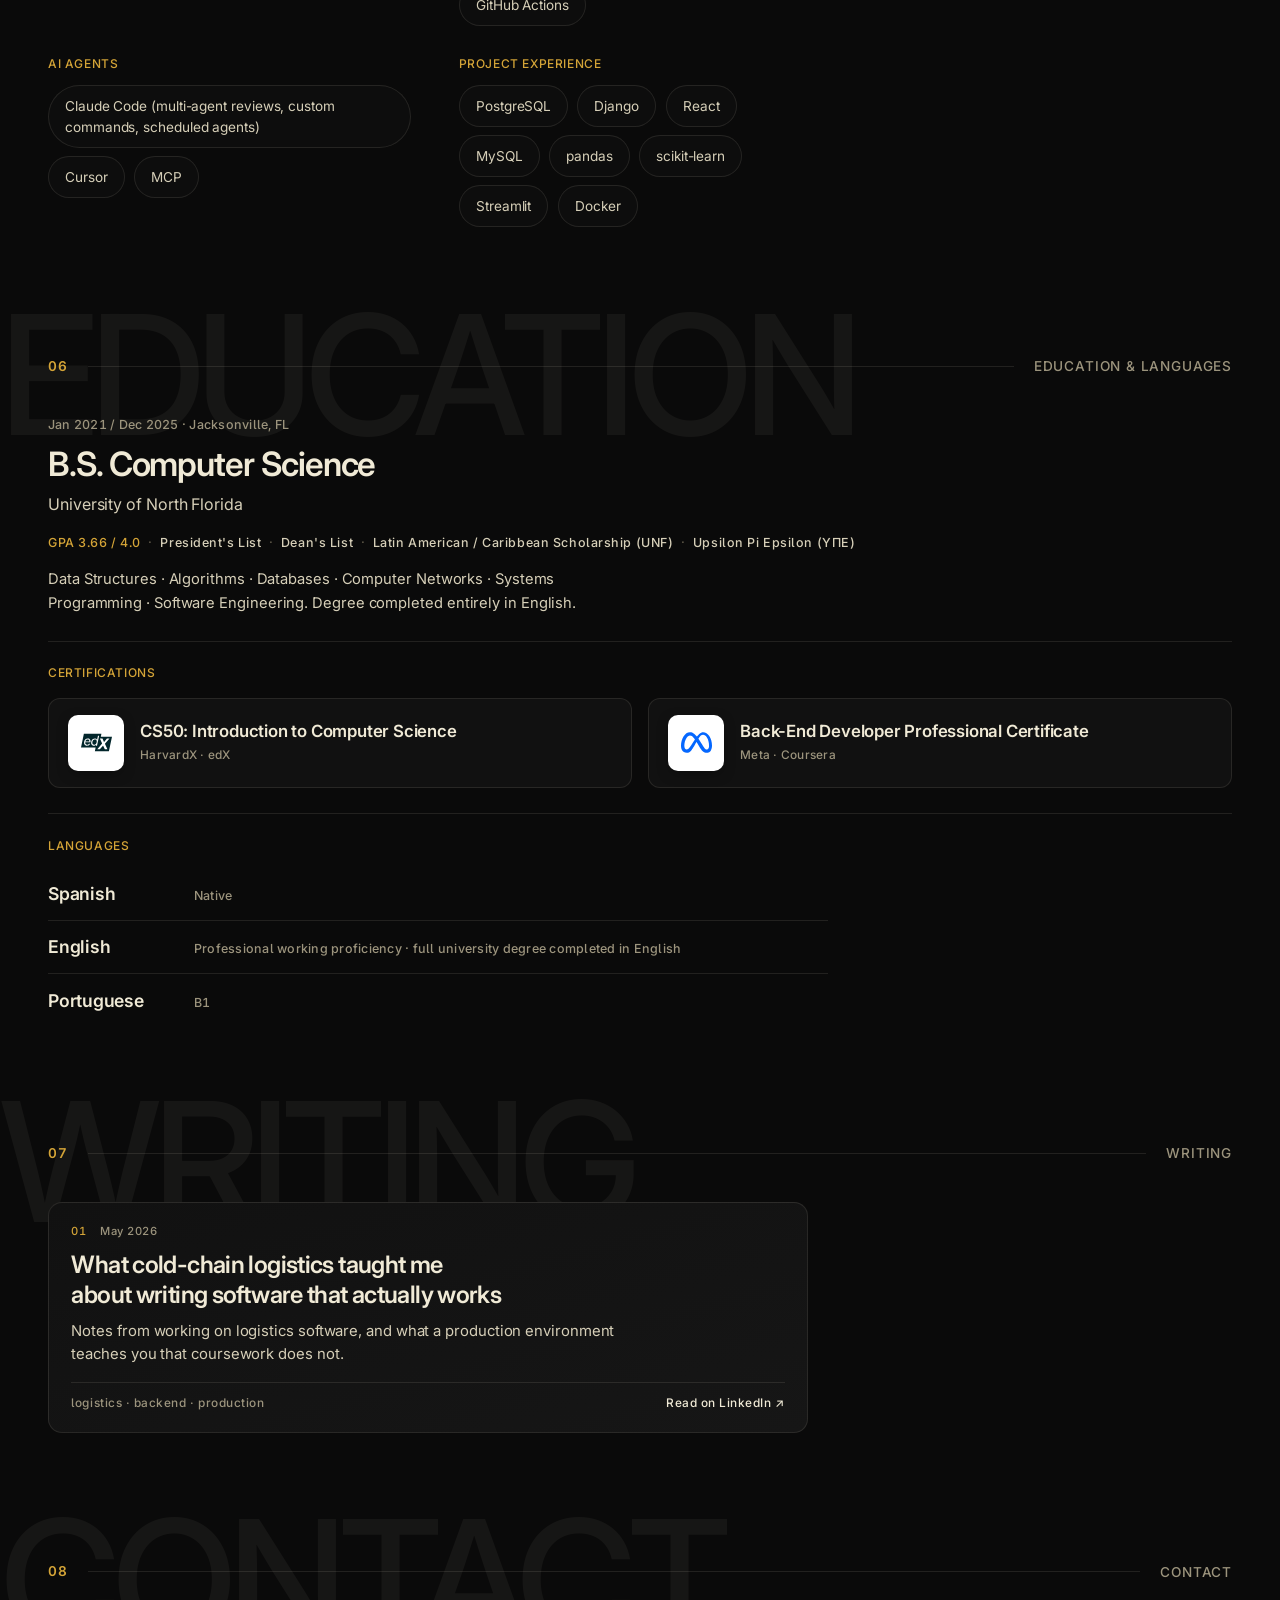
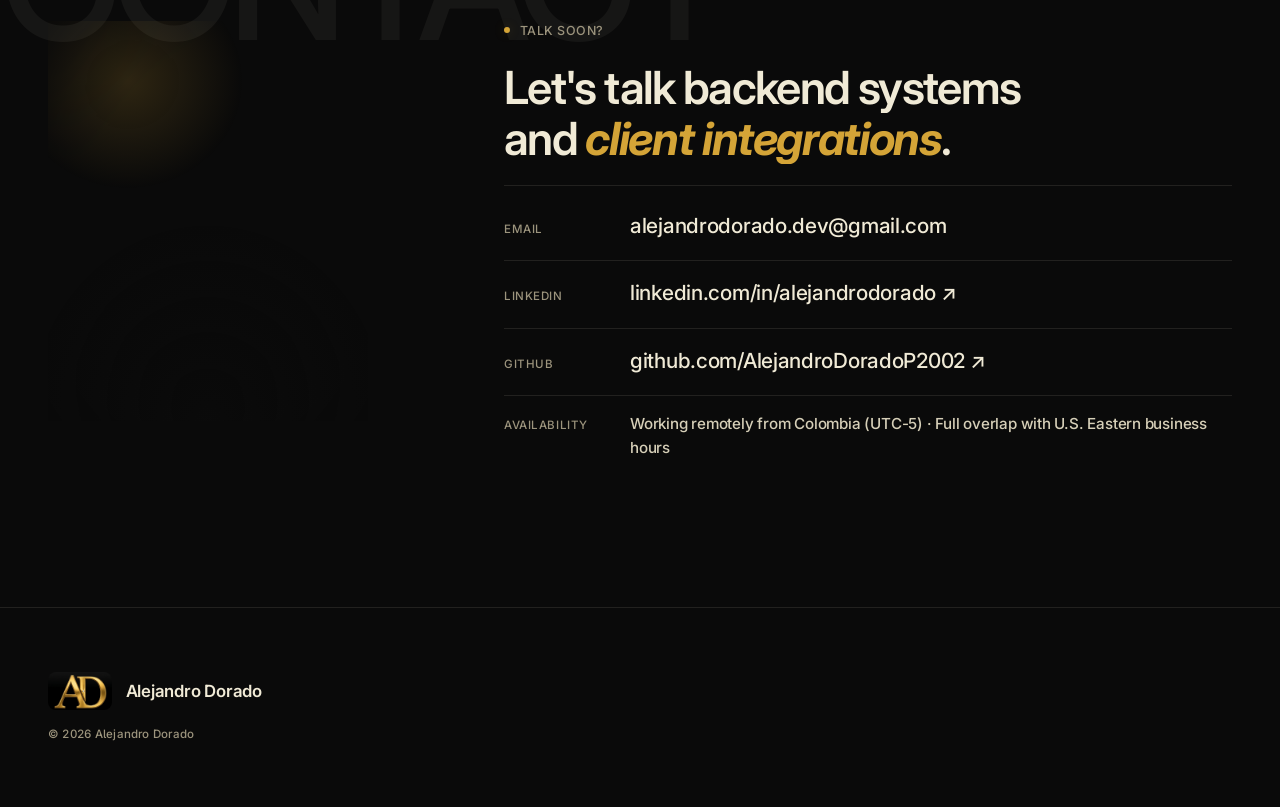
==== commit 26d411da: "content: Grip update, agent workflow, and remove the public CV Change text only; no layout, CSS, anc" ====
--- a/public/index.html
+++ b/public/index.html
@@ -4,16 +4,16 @@
   <meta charset="utf-8">
   <meta name="viewport" content="width=device-width, initial-scale=1, viewport-fit=cover">
   <meta name="theme-color" content="#0a0a0a">
-  <title>Alejandro Dorado · Backend Software Engineer</title>
-  <meta name="description" content="Backend Software Engineer working on logistics workflows and client integrations in Python, FastAPI, JavaScript and Lit.">
+  <title>Alejandro Dorado · Software Engineer</title>
+  <meta name="description" content="Backend Software Engineer at Grip Shipping, fulfillment software for perishable-goods brands. Most of my tickets are in the customer web app, so the same change often runs from a Lit component through a FastAPI route down to SQL Server.">
   <meta name="author" content="Alejandro Dorado">
 
   <link rel="canonical" href="https://alejandro-dorado.com/">
 
   <meta property="og:type" content="website">
   <meta property="og:url" content="https://alejandro-dorado.com/">
-  <meta property="og:title" content="Alejandro Dorado · Backend Software Engineer">
-  <meta property="og:description" content="Backend Software Engineer working on logistics workflows and client integrations in Python, FastAPI, JavaScript and Lit.">
+  <meta property="og:title" content="Alejandro Dorado · Software Engineer">
+  <meta property="og:description" content="Backend Software Engineer at Grip Shipping, fulfillment software for perishable-goods brands. Most of my tickets are in the customer web app, so the same change often runs from a Lit component through a FastAPI route down to SQL Server.">
   <meta property="og:image" content="https://alejandro-dorado.com/assets/img/og-image.png">
   <meta property="og:image:width" content="1200">
   <meta property="og:image:height" content="630">
@@ -34,7 +34,7 @@
 
   <link rel="preload" as="image" href="assets/img/photo-hero.jpg" fetchpriority="high">
 
-  <link rel="stylesheet" href="styles.css?v=20260826">
+  <link rel="stylesheet" href="styles.css?v=20260902">
 
   <!-- Progressive enhancement gate.
        Every element on this page is VISIBLE BY DEFAULT. The entrance
@@ -61,7 +61,7 @@
     "givenName": "Alejandro",
     "familyName": "Dorado",
     "jobTitle": "Backend Software Engineer",
-    "description": "Backend Software Engineer working on logistics workflows and client integrations in Python, FastAPI, JavaScript and Lit.",
+    "description": "Backend Software Engineer at Grip Shipping, fulfillment software for perishable-goods brands. Most of my tickets are in the customer web app, so the same change often runs from a Lit component through a FastAPI route down to SQL Server.",
     "image": "https://alejandro-dorado.com/assets/img/photo-hero.jpg",
     "url": "https://alejandro-dorado.com",
     "email": "mailto:alejandrodorado.dev@gmail.com",
@@ -146,7 +146,6 @@
     </nav>
     <div class="mobile-nav-foot">
       <a href="mailto:alejandrodorado.dev@gmail.com" class="mobile-nav-cta">Get in touch ↗</a>
-      <a href="assets/Alejandro-Dorado-Backend-Engineer-Resume.pdf" download="Alejandro-Dorado-Backend-Engineer-Resume.pdf" class="mobile-nav-secondary">Download CV ↓</a>
     </div>
   </div>
 
@@ -163,13 +162,13 @@
         <div class="hero-text-col">
           <p class="eyebrow mono">
             <span class="dot"></span>
-            <span>Backend Software Engineer · Remote · UTC-5</span>
+            <span>Software Engineer · Remote · UTC-5</span>
           </p>
 
           <h1 class="hero-title" data-blur-reveal>Hi, I'm <em>Alejandro Dorado</em>, a backend engineer for logistics workflows and client integrations.</h1>
 
           <p class="hero-meta">
-            I work on the Client Integrations team at <strong>Grip Shipping</strong>, contributing to an order-management platform across Python/FastAPI endpoints and JavaScript/Lit user flows. B.S. in Computer Science, University of North Florida.
+            Backend Software Engineer at <strong>Grip Shipping</strong>, fulfillment software for perishable-goods brands. Most of my tickets are in the customer web app, so the same change often runs from a Lit component through a FastAPI route down to SQL Server.
           </p>
 
           <div class="hero-actions">
@@ -177,12 +176,6 @@
               <span>See my work</span>
               <span class="btn-arrow" aria-hidden="true">
                 <svg viewBox="0 0 24 24" width="14" height="14" fill="none" stroke="currentColor" stroke-width="2" stroke-linecap="round" stroke-linejoin="round"><line x1="5" y1="12" x2="19" y2="12"/><polyline points="12 5 19 12 12 19"/></svg>
-              </span>
-            </a>
-            <a href="assets/Alejandro-Dorado-Backend-Engineer-Resume.pdf" download="Alejandro-Dorado-Backend-Engineer-Resume.pdf" class="btn btn-pill btn-ghost" data-magnetic>
-              <span>Download CV</span>
-              <span class="btn-arrow" aria-hidden="true">
-                <svg viewBox="0 0 24 24" width="13" height="13" fill="none" stroke="currentColor" stroke-width="2" stroke-linecap="round" stroke-linejoin="round"><path d="M12 3v14"/><polyline points="6 11 12 17 18 11"/><line x1="4" y1="21" x2="20" y2="21"/></svg>
               </span>
             </a>
             <a href="https://github.com/AlejandroDoradoP2002" target="_blank" rel="noopener noreferrer" class="btn btn-pill btn-ghost">
@@ -197,6 +190,10 @@
             <div class="hero-fact">
               <dt>Stack</dt>
               <dd>Python · FastAPI · JavaScript · Lit · SQL Server · Redis</dd>
+            </div>
+            <div class="hero-fact">
+              <dt>Agents</dt>
+              <dd>Claude Code · Cursor · MCP</dd>
             </div>
             <div class="hero-fact">
               <dt>Languages</dt>
@@ -236,10 +233,18 @@
       </header>
 
       <div class="about-text-col">
-        <p class="about-lede" data-mask-reveal>I write backend code for logistics software: bulk operations, row-level validation, and the <em>client integrations</em> that connect external systems to an order-management platform.</p>
+        <p class="about-lede" data-mask-reveal>I've worked at Grip since February 2026. My title is Backend Software Engineer, but most of my tickets are in the <em>customer web app</em>, so one change often touches a Lit component, the FastAPI route behind it and the SQL underneath. A lot of them start with a client or someone in operations reporting that something looks wrong.</p>
 
         <p class="about-body reveal">
-          I joined the Client Integrations team at Grip Shipping in February 2026 and work across Python/FastAPI endpoints and JavaScript/Lit user flows — spreadsheet ingestion with inline error feedback, configurable dashboard views, and marketplace order ingestion. Before that I completed a B.S. in Computer Science at the University of North Florida, entirely in English.
+          I do most of my investigation with Claude Code and Cursor agents. When I look into a bug, one set of agents looks for the cause and a second set tries to prove it wrong. I check what survives against the code myself before I change anything.
+        </p>
+
+        <p class="about-body reveal">
+          The agents keep a ticket log through two commands I wrote, /save and /ticket. Each fact in it is marked as confirmed, deduced or pending. Scheduled agents summarize new tickets every morning, pointing to the part of the code each one touches, and scan error logs for failures.
+        </p>
+
+        <p class="about-body reveal">
+          My B.S. in Computer Science was entirely in English.
         </p>
       </div>
     </section>
@@ -261,24 +266,25 @@
           </div>
           <div class="timeline-meta">
             <span class="mono">Feb 2026 / Present</span>
-            <span class="timeline-loc mono">Miami, FL · Remote</span>
+            <span class="timeline-loc mono">Remote from Colombia</span>
           </div>
           <div class="timeline-body">
             <h3 class="timeline-role">Backend Software Engineer</h3>
             <p class="timeline-org">
-              Grip Shipping, Inc. <span class="amber mono">· Client Integrations</span>
-            </p>
-            <p class="timeline-desc">
-              Contribute to Grip's order-management platform across Python/FastAPI endpoints and JavaScript/Lit user flows.
+              Grip Shipping, Inc.
             </p>
             <ul class="timeline-bullets">
-              <li>Implemented a <strong>bulk Advance Shipment Notice (ASN) workflow</strong> supporting Excel/CSV ingestion, row-level validation, inline error feedback, and safeguards for existing ASNs.</li>
-              <li>Implemented a <strong>bulk order-feedback workflow</strong> validating order IDs, category/subcategory mappings, duplicates, and affected SKUs before grouping and submitting results.</li>
-              <li>Adapted existing dashboard components into a configurable <strong>Orders graph view</strong> that shares filter state with the underlying table.</li>
-              <li>Added <strong>role-gated operational fee capture</strong> to ASN workflows.</li>
-              <li>Contributed to <strong>Shopify ingestion</strong> using GraphQL, Redis-backed caching, pagination, and rate-limit handling.</li>
+              <li>Investigate bugs and review PRs with Claude Code and Cursor agents. A second set of agents tries to disprove the first set's findings, and I check what's left against the code before changing anything.</li>
+              <li>Keep a ticket log that the agents write through my /save and /ticket commands (26 entries, each fact marked confirmed, deduced or pending). Scheduled agents summarize new tickets every morning and scan error logs for failures.</li>
+              <li>Built the bulk upload that lets clients create advance shipment notices (ASNs) from Excel or CSV. Before, only Grip's internal team could create them in bulk. Later extended it to warehouse transfers and to updating ASNs that are still open.</li>
+              <li>Built one backend check for ASN rules, shared by the portal form, the bulk upload and the admin tool. Bad requests get a 400 with the reason and save nothing.</li>
+              <li>Found a stored procedure that closed transfer orders without checking the customer. PO numbers repeat across customers, so 55 of 269 open transfers were stuck. Fixed it in production.</li>
+              <li>Restored tracking on 260 of 262 orders whose labels were voided by mistake after they had shipped, using transactional SQL.</li>
+              <li>Fixed a bug, present since September 2025, that emptied a bundle's component SKUs whenever someone edited the bundle.</li>
+              <li>Traced unknown SKUs in a client's Shopify orders to a missing read_products permission. Without it, the product lookup failed without an error.</li>
+              <li>Wrote 12 automated tests (10 in Vitest, 2 in pytest) that reproduce a bug in the ASN edit form against the real code, before any fix was written.</li>
             </ul>
-            <p class="timeline-stack mono">Python · FastAPI · JavaScript · Lit · Jinja2 · REST APIs · SQL Server · Redis · GitHub Actions · Azure Application Insights</p>
+            <p class="timeline-stack mono">Python · FastAPI · JavaScript · Lit · Jinja2 · Tailwind CSS · REST APIs · SQL Server (T-SQL) · Redis · Databricks · Azure Functions · Azure Application Insights · GitHub Actions · pytest · Vitest · Claude Code · Cursor · MCP</p>
           </div>
         </li>
 
@@ -291,10 +297,10 @@
             <span class="timeline-loc mono">Jacksonville, FL</span>
           </div>
           <div class="timeline-body">
-            <h3 class="timeline-role">Programming Lab Assistant</h3>
+            <h3 class="timeline-role">Programming Assistant</h3>
             <p class="timeline-org">University of North Florida</p>
             <p class="timeline-desc">
-              First-line troubleshooting for <strong>900+ students per semester</strong> across lab systems, software environments, and accounts. Documented recurring issues and resolutions to reduce repeat incidents and speed up handoffs to senior staff.
+              Helped students in a lab used by 900+ people per semester with machines, software setup and accounts, and wrote up fixes for recurring issues.
             </p>
           </div>
         </li>
@@ -311,7 +317,7 @@
             <h3 class="timeline-role">Data Analysis Intern</h3>
             <p class="timeline-org">SalesLand Colombia SAS</p>
             <p class="timeline-desc">
-              Cleaned and validated recruitment and performance datasets in Python and Excel. Built automation scripts that reduced manual reporting time and surfaced data anomalies for leadership review.
+              Cleaned and validated recruitment and performance data in Python and Excel, and wrote scripts to automate recurring reports.
             </p>
           </div>
         </li>
@@ -334,27 +340,13 @@
             <span class="project-org">Grip Shipping</span>
             <span class="project-status"><span class="dot"></span> in production</span>
           </div>
-          <h3 class="project-title">Bulk Advance Shipment Notice workflow</h3>
-          <dl class="case-list">
-            <div class="case-row">
-              <dt class="mono">Context</dt>
-              <dd>Shipment notices previously required repeated individual entry.</dd>
-            </div>
-            <div class="case-row">
-              <dt class="mono">Contribution</dt>
-              <dd>Implemented spreadsheet ingestion across FastAPI and Lit, including Excel/CSV parsing, row-level validation, existing-ASN safeguards, and inline error feedback.</dd>
-            </div>
-            <div class="case-row">
-              <dt class="mono">Result</dt>
-              <dd>Users can prepare and submit multiple shipment notices from one spreadsheet instead of creating each one individually.</dd>
-            </div>
-          </dl>
+          <h3 class="project-title">Bulk ASN upload</h3>
+          <p class="project-desc">Creating ASNs in bulk was only possible with an internal tool used by Grip's inventory team. I built a version for clients on the ASN page, with row-level errors shown before anything saves. I added CSV because some clients export from Google Sheets. Later it handled transfers between two warehouses. It also handled updates to open ASNs, for clients who reserve a receiving slot first and add the details later.</p>
           <ul class="project-tags mono">
             <li>Python</li>
             <li>FastAPI</li>
             <li>pandas</li>
             <li>Lit</li>
-            <li>REST APIs</li>
           </ul>
         </article>
 
@@ -363,27 +355,25 @@
             <span class="project-org">Grip Shipping</span>
             <span class="project-status"><span class="dot"></span> in production</span>
           </div>
-          <h3 class="project-title">Bulk order-feedback workflow</h3>
-          <dl class="case-list">
-            <div class="case-row">
-              <dt class="mono">Context</dt>
-              <dd>Customer order feedback needed validation across orders, categories, duplicates, and affected products.</dd>
-            </div>
-            <div class="case-row">
-              <dt class="mono">Contribution</dt>
-              <dd>Implemented spreadsheet processing, grouped validation results, and a Lit interface for uploading files and reviewing errors.</dd>
-            </div>
-            <div class="case-row">
-              <dt class="mono">Result</dt>
-              <dd>Feedback for many orders is validated and submitted in one pass, with grouped validation errors surfaced before anything is sent.</dd>
-            </div>
-          </dl>
+          <h3 class="project-title">Transfers that never closed</h3>
+          <p class="project-desc">A transfer between two warehouses is stored as a parent record with two children. The parent should close when both children finish. The check matched children by PO number but not by customer. Since PO numbers repeat across customers, another client's open transfer could block yours forever. 55 of 269 open parents were stuck, and 6 had closed too early. The fix was one condition in the stored procedure.</p>
           <ul class="project-tags mono">
-            <li>Python</li>
-            <li>FastAPI</li>
-            <li>JavaScript</li>
-            <li>Lit</li>
-            <li>pandas</li>
+            <li>SQL Server</li>
+            <li>T-SQL</li>
+            <li>stored procedures</li>
+          </ul>
+        </article>
+
+        <article class="project-card project-card-flat">
+          <div class="project-meta mono">
+            <span class="project-org">Grip Shipping</span>
+            <span class="project-status"><span class="dot"></span> in production</span>
+          </div>
+          <h3 class="project-title">Tracking lost after a mistaken void</h3>
+          <p class="project-desc">Someone voided the labels on 262 orders that had already shipped with them. A void clears 17 fields on the shipment, tracking included, and sends the order back to Pending Fulfillment. I restored tracking on 260 with transactional SQL and moved them to Awaiting Shipment so the fix would hold. I left 2 out for review because their data didn't match.</p>
+          <ul class="project-tags mono">
+            <li>SQL Server</li>
+            <li>T-SQL</li>
           </ul>
         </article>
       </div>
@@ -460,13 +450,25 @@
         <div class="stack-group">
           <h4 class="stack-cat mono">Used regularly in my current role</h4>
           <ul class="stack-tags">
-            <li>Python</li><li>FastAPI</li><li>JavaScript</li><li>Lit</li><li>Jinja2</li><li>REST APIs</li><li>Git</li>
+            <li>Python</li><li>FastAPI</li><li>JavaScript</li><li>Lit</li><li>Jinja2</li><li>Tailwind CSS</li><li>REST APIs</li><li>Git</li>
           </ul>
         </div>
         <div class="stack-group">
           <h4 class="stack-cat mono">Production systems I work with</h4>
           <ul class="stack-tags">
-            <li>SQL Server</li><li>Redis</li><li>DuckDB</li><li>Delta Lake</li><li>Databricks</li><li>Azure Application Insights</li><li>GitHub Actions</li>
+            <li>SQL Server</li><li>T-SQL</li><li>stored procedures</li><li>Redis</li><li>DuckDB</li><li>Delta Lake</li><li>Databricks</li><li>Shopify GraphQL API</li><li>Azure Functions</li><li>Azure Application Insights</li><li>GitHub Actions</li>
+          </ul>
+        </div>
+        <div class="stack-group">
+          <h4 class="stack-cat mono">Testing</h4>
+          <ul class="stack-tags">
+            <li>pytest</li><li>Vitest</li>
+          </ul>
+        </div>
+        <div class="stack-group">
+          <h4 class="stack-cat mono">AI agents</h4>
+          <ul class="stack-tags">
+            <li>Claude Code (multi-agent reviews, custom commands, scheduled agents)</li><li>Cursor</li><li>MCP</li>
           </ul>
         </div>
         <div class="stack-group">
@@ -494,7 +496,7 @@
           <h3 class="edu-degree">B.S. Computer Science</h3>
           <p class="edu-school">University of North Florida</p>
           <ul class="edu-tags mono">
-            <li><span class="amber">GPA 3.75 / 4.0</span></li>
+            <li><span class="amber">GPA 3.66 / 4.0</span></li>
             <li>President's List</li>
             <li>Dean's List</li>
             <li>Latin American / Caribbean Scholarship (UNF)</li>
@@ -626,10 +628,6 @@
               <a href="https://github.com/AlejandroDoradoP2002" target="_blank" rel="noopener noreferrer" class="contact-val" data-magnetic>github.com/AlejandroDoradoP2002<span aria-hidden="true"> ↗</span></a>
             </li>
             <li>
-              <span class="contact-key mono">CV</span>
-              <a href="assets/Alejandro-Dorado-Backend-Engineer-Resume.pdf" download="Alejandro-Dorado-Backend-Engineer-Resume.pdf" class="contact-val" data-magnetic>Download résumé <span aria-hidden="true">↓</span></a>
-            </li>
-            <li>
               <span class="contact-key mono">Availability</span>
               <span class="contact-val contact-val-static">Working remotely from Colombia (UTC-5) · Full overlap with U.S. Eastern business hours</span>
             </li>
@@ -651,7 +649,7 @@
   </footer>
 
   <!-- Scripts: lean payload — no framework, no animation library. -->
-  <script defer src="lib/manifest.js?v=20260826"></script>
-  <script defer src="main.js?v=20260826"></script>
+  <script defer src="lib/manifest.js?v=20260902"></script>
+  <script defer src="main.js?v=20260902"></script>
 </body>
 </html>
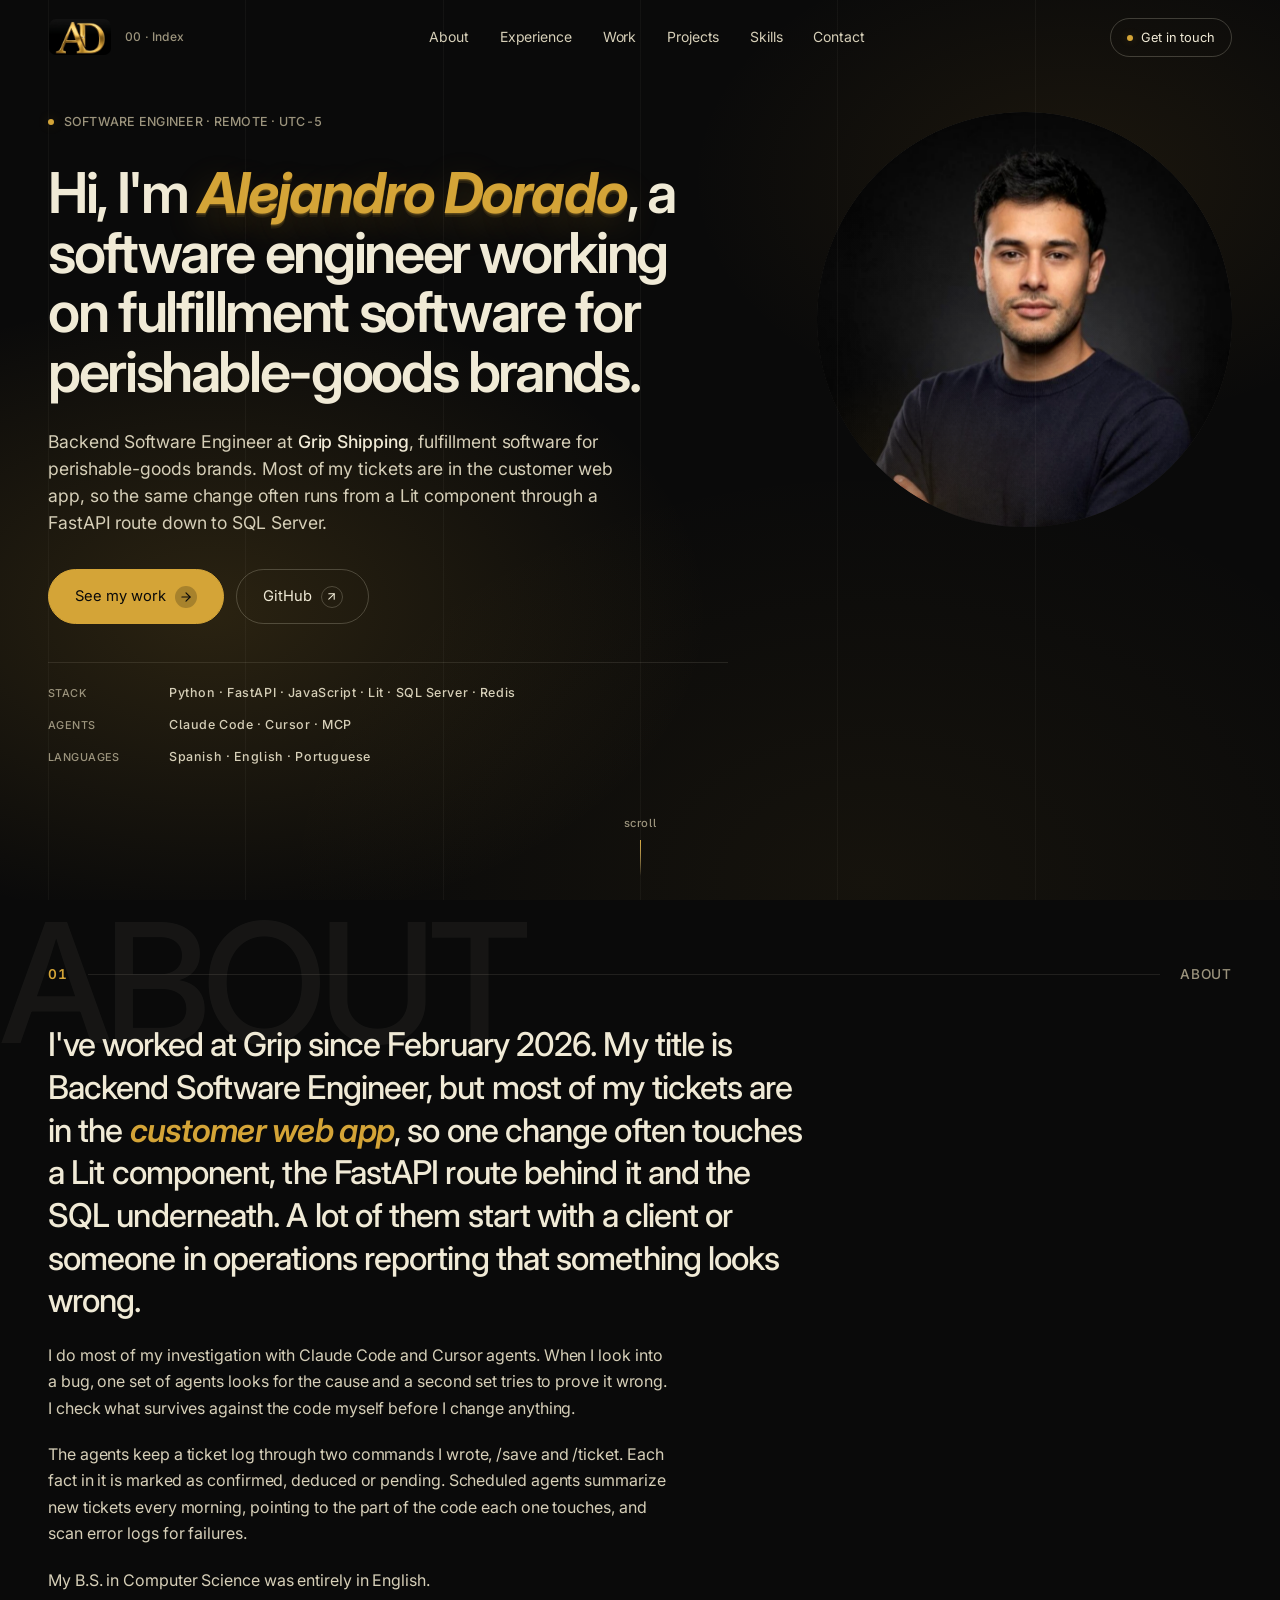
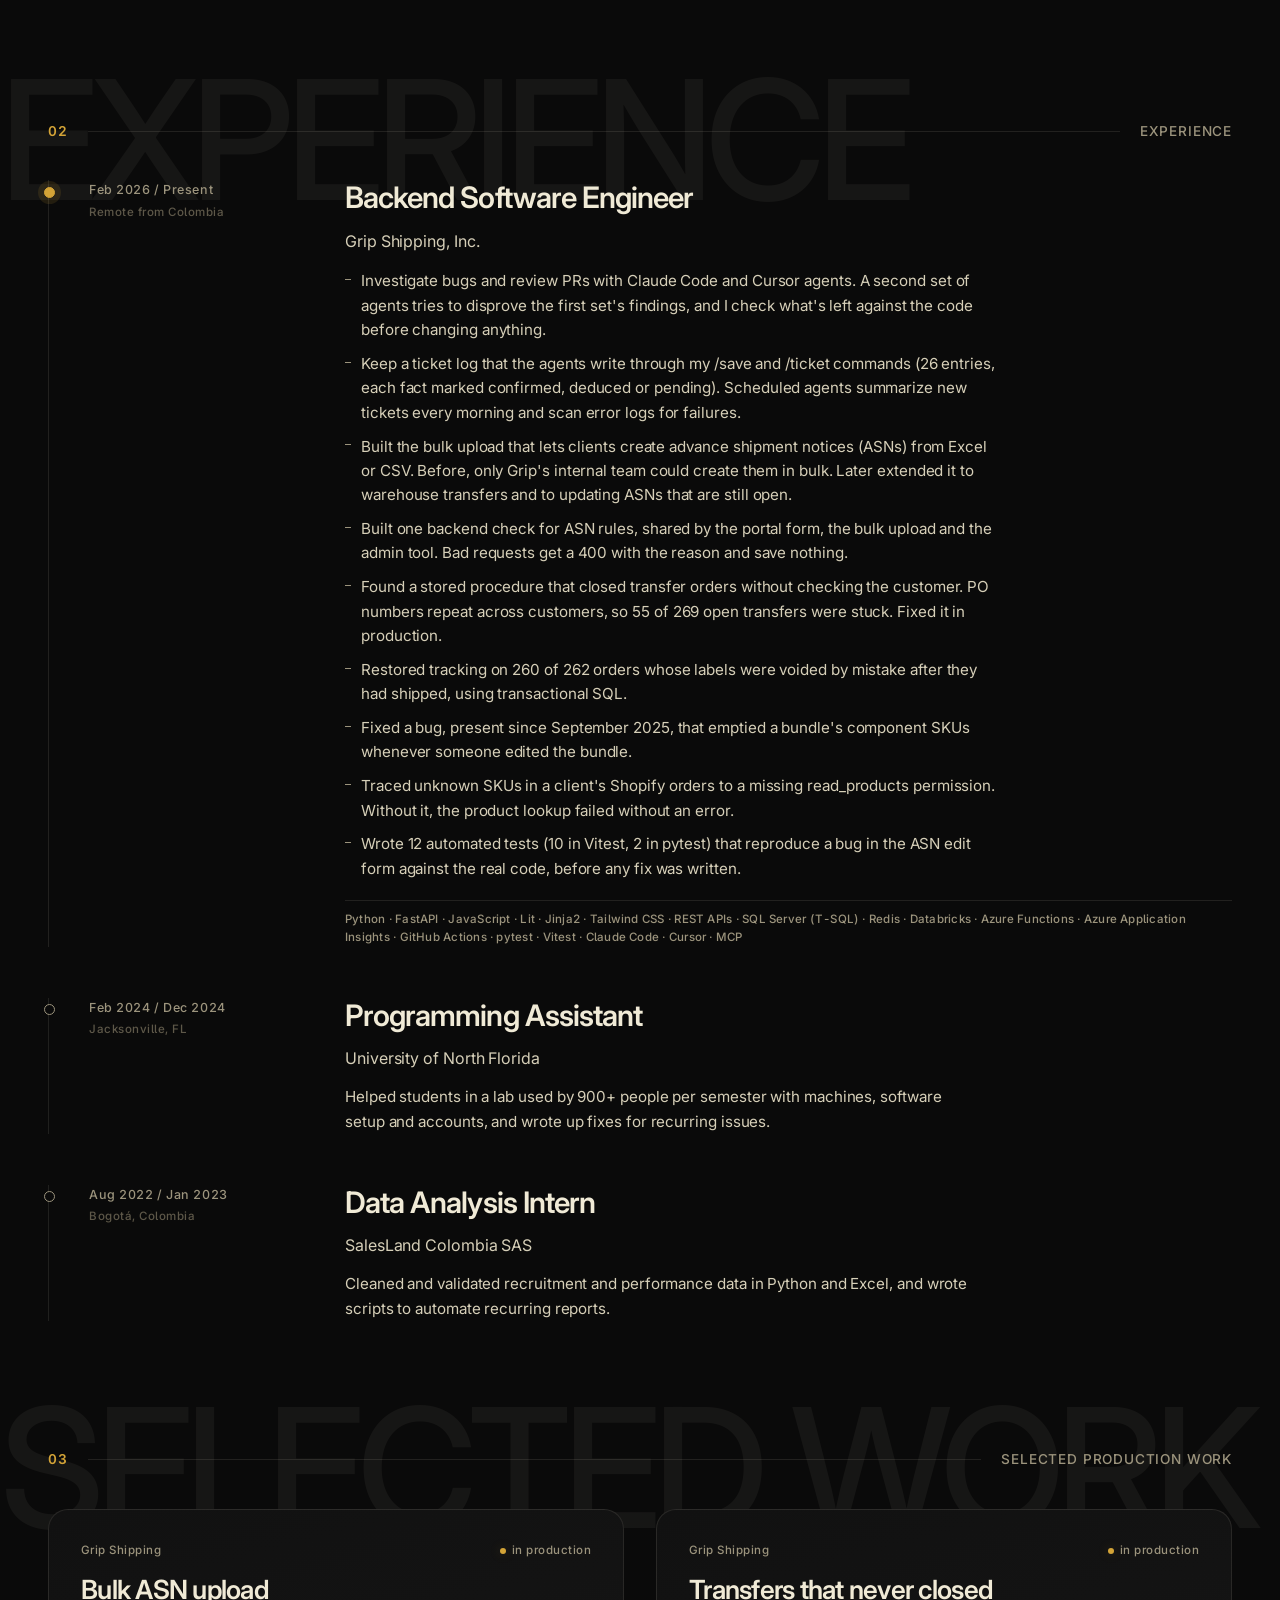
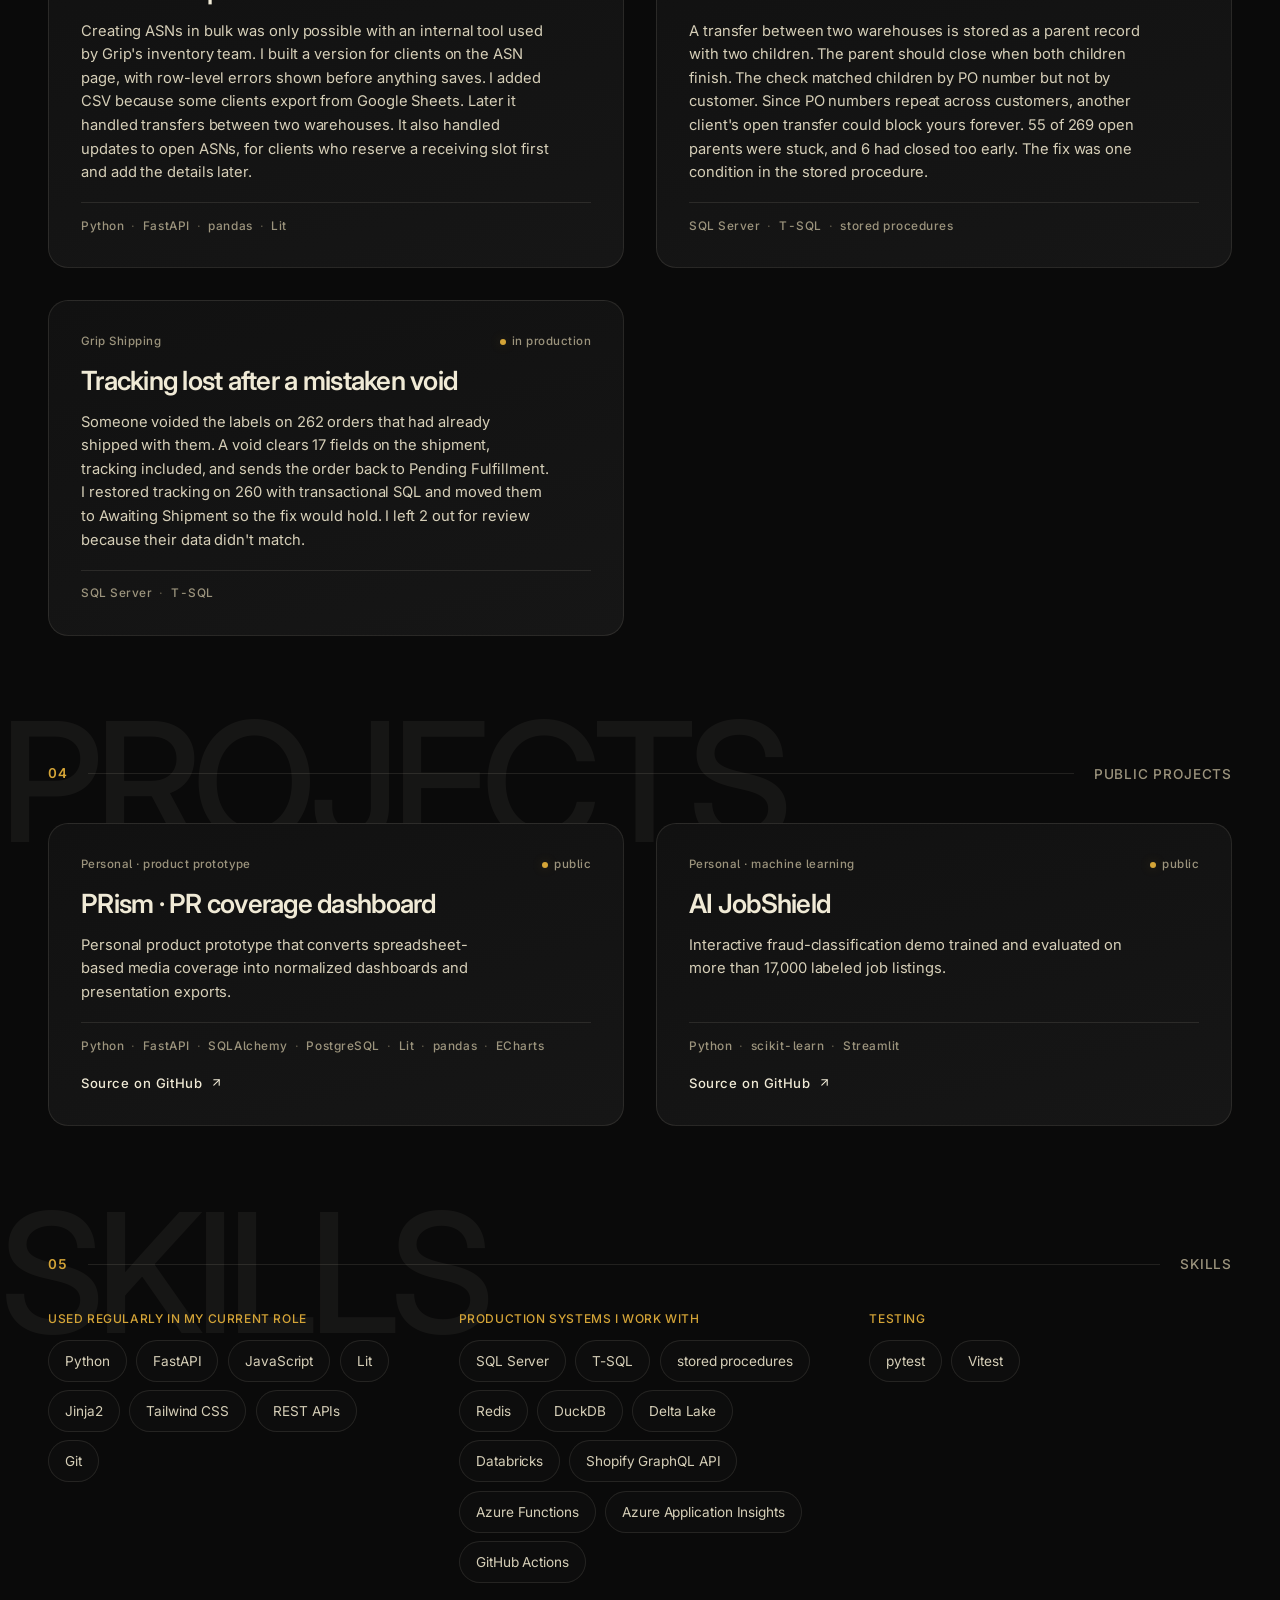
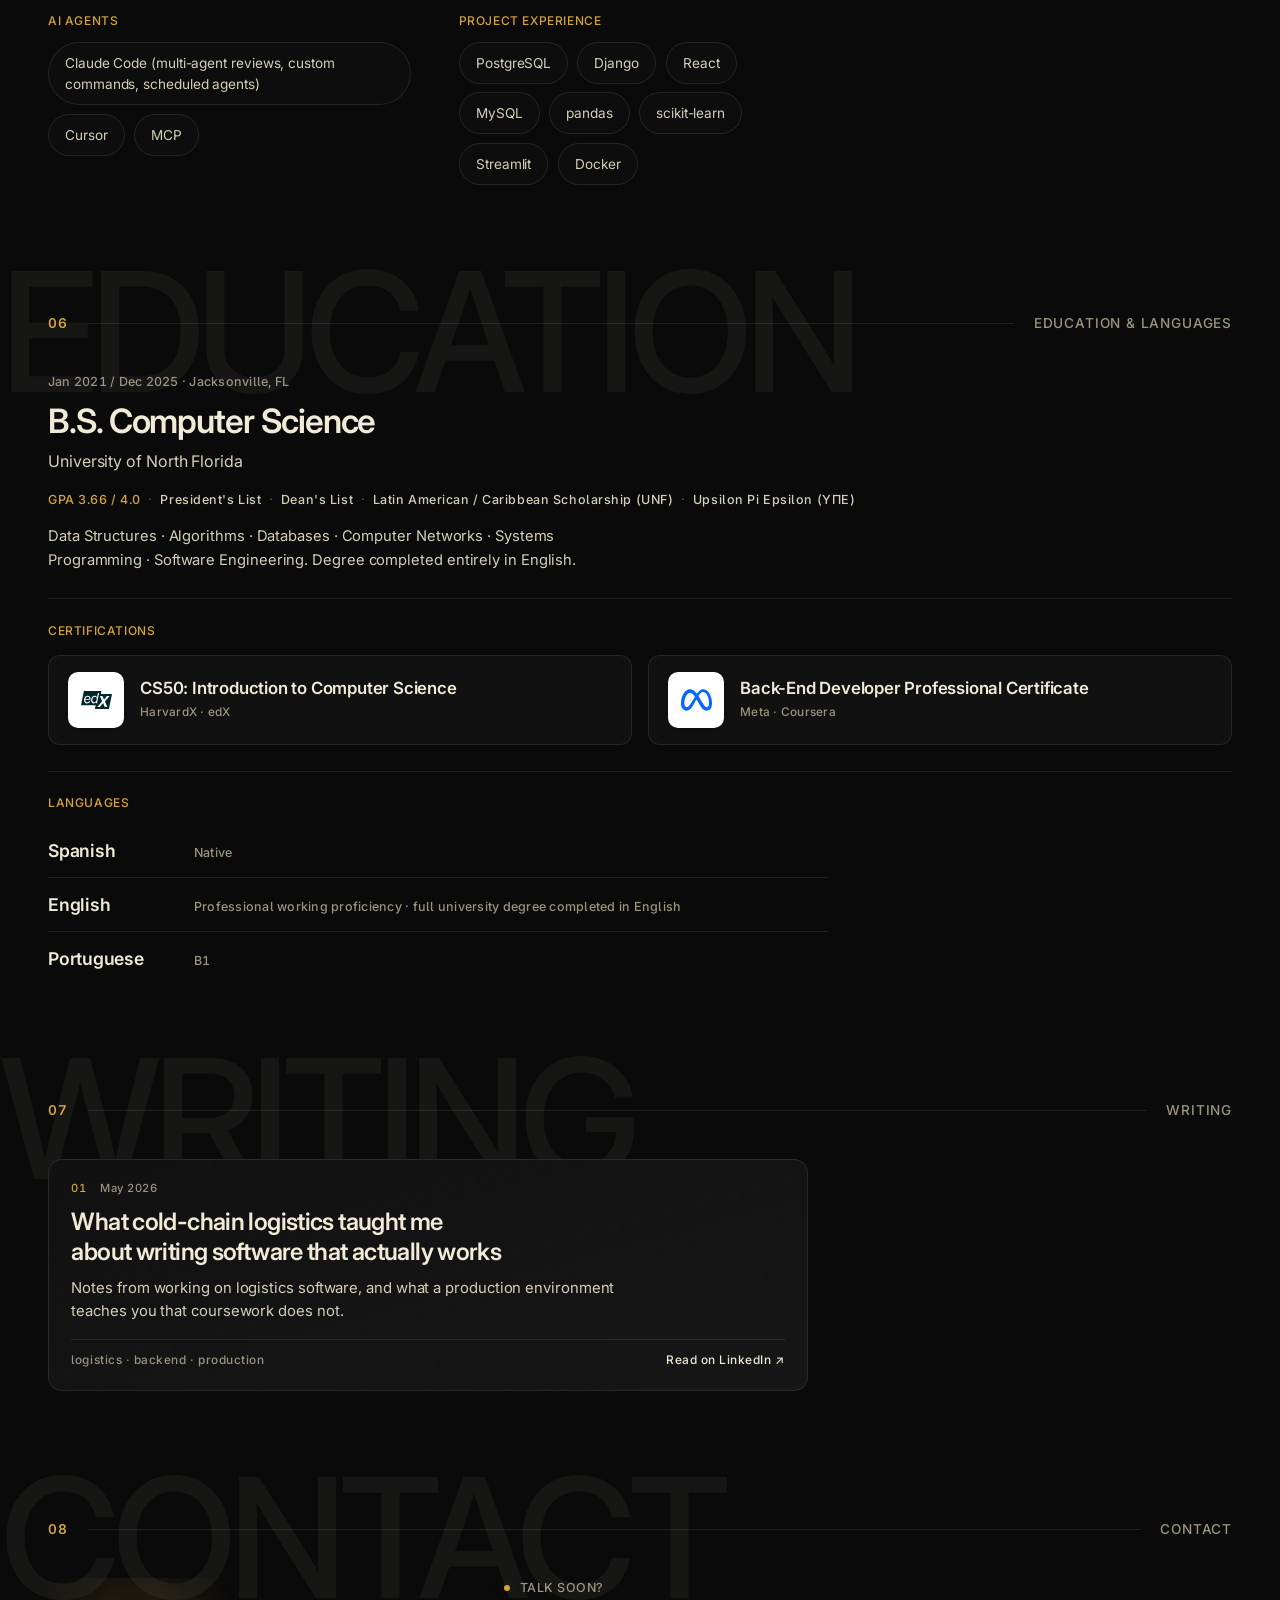
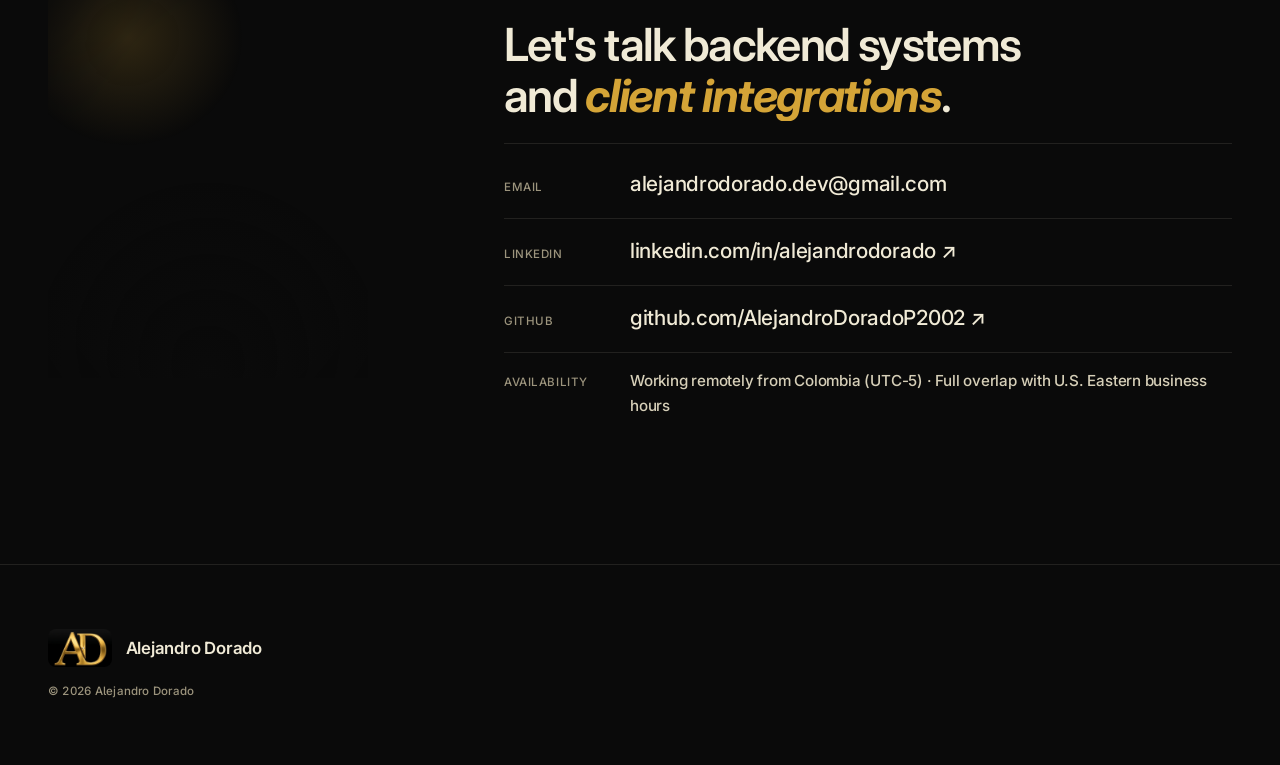
==== commit 59909780: "content: lead the hero headline with software engineer The headline still opened with "a backend eng" ====
--- a/public/index.html
+++ b/public/index.html
@@ -165,7 +165,7 @@
             <span>Software Engineer · Remote · UTC-5</span>
           </p>
 
-          <h1 class="hero-title" data-blur-reveal>Hi, I'm <em>Alejandro Dorado</em>, a backend engineer for logistics workflows and client integrations.</h1>
+          <h1 class="hero-title" data-blur-reveal>Hi, I'm <em>Alejandro Dorado</em>, a software engineer working on fulfillment software for perishable-goods brands.</h1>
 
           <p class="hero-meta">
             Backend Software Engineer at <strong>Grip Shipping</strong>, fulfillment software for perishable-goods brands. Most of my tickets are in the customer web app, so the same change often runs from a Lit component through a FastAPI route down to SQL Server.
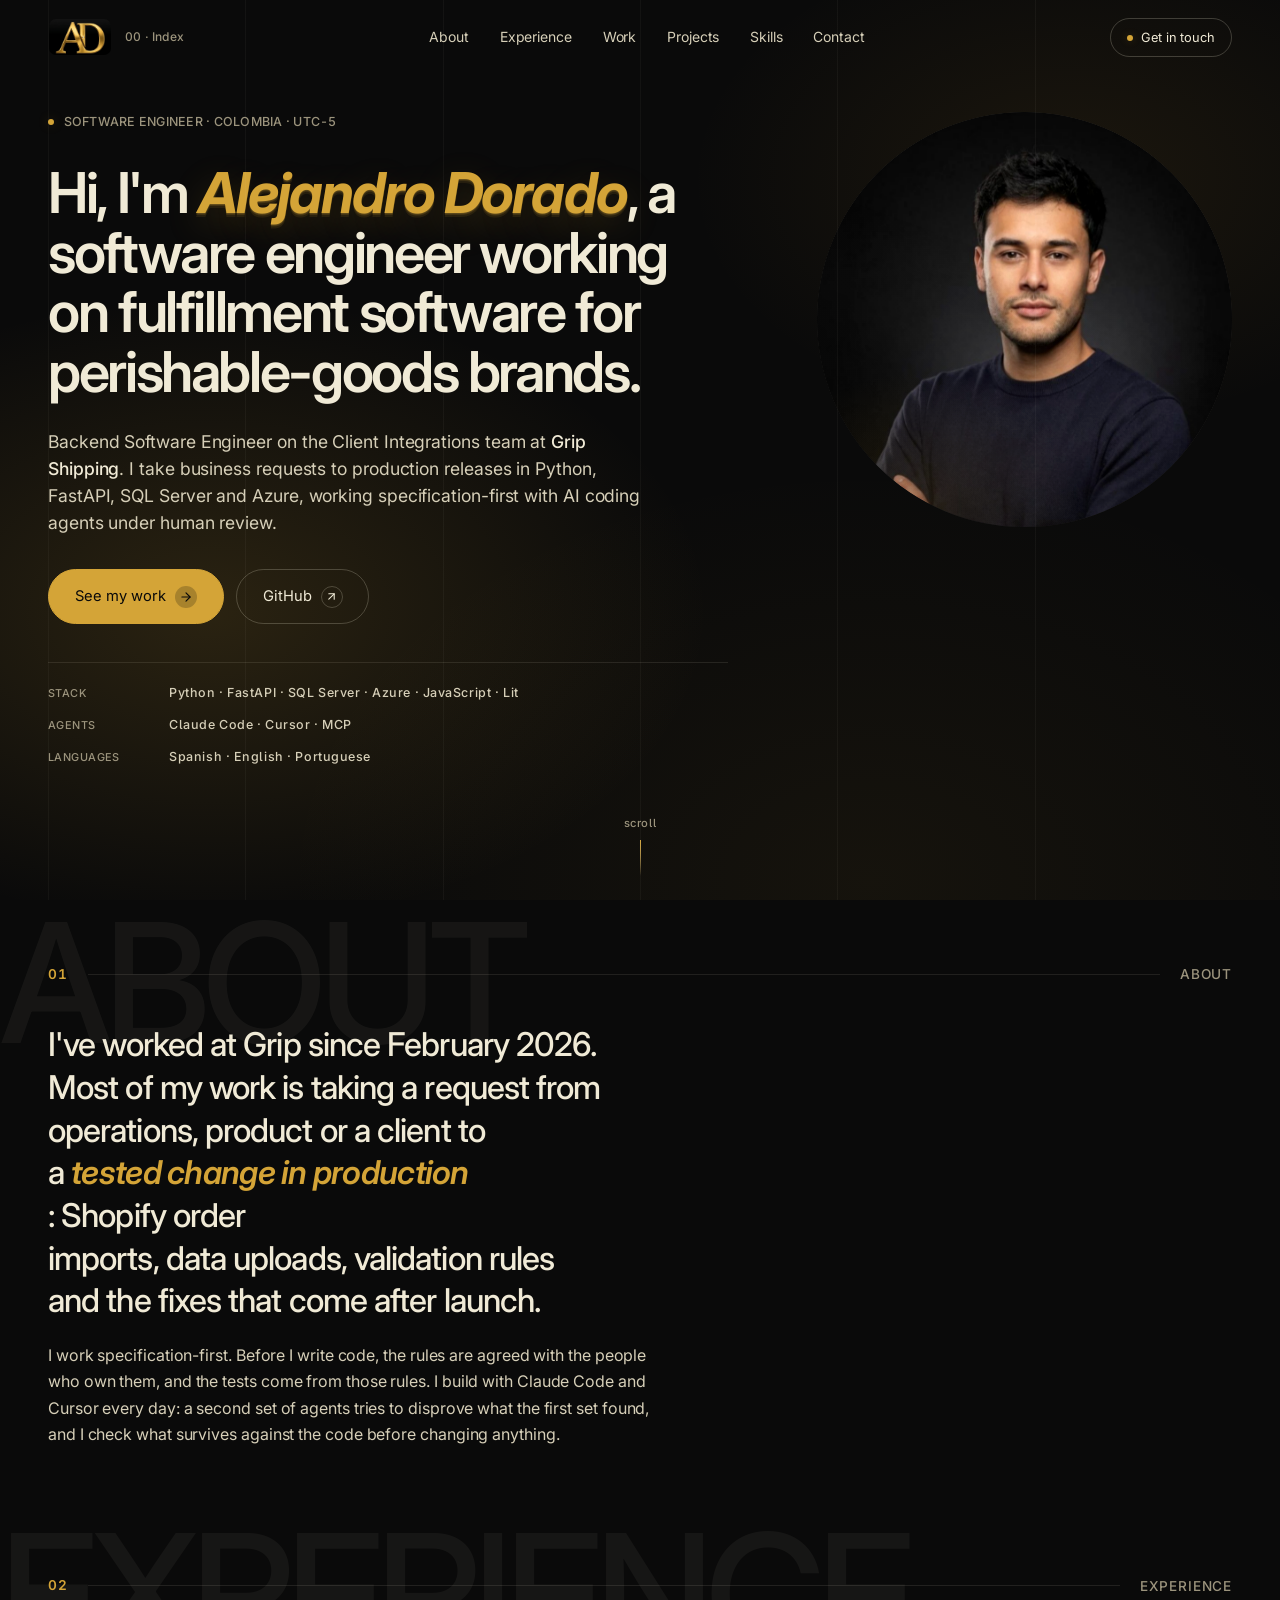
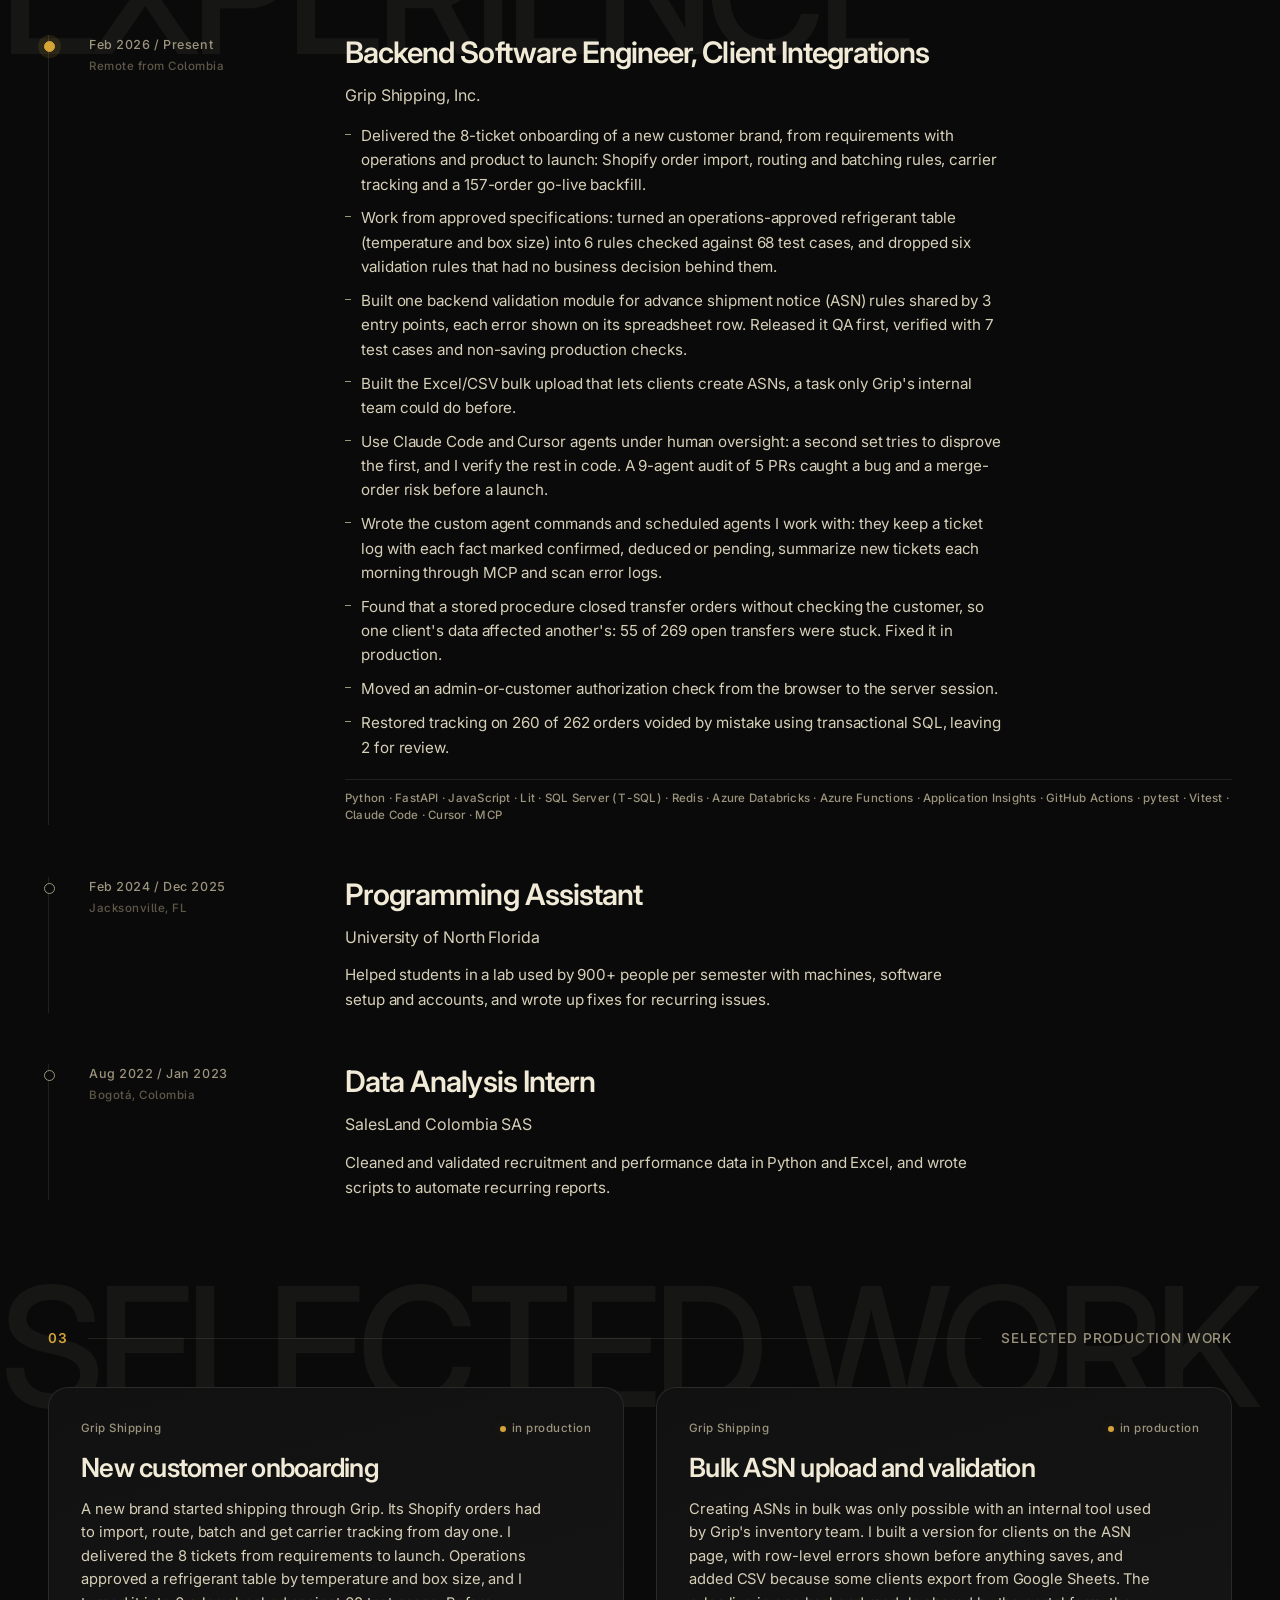
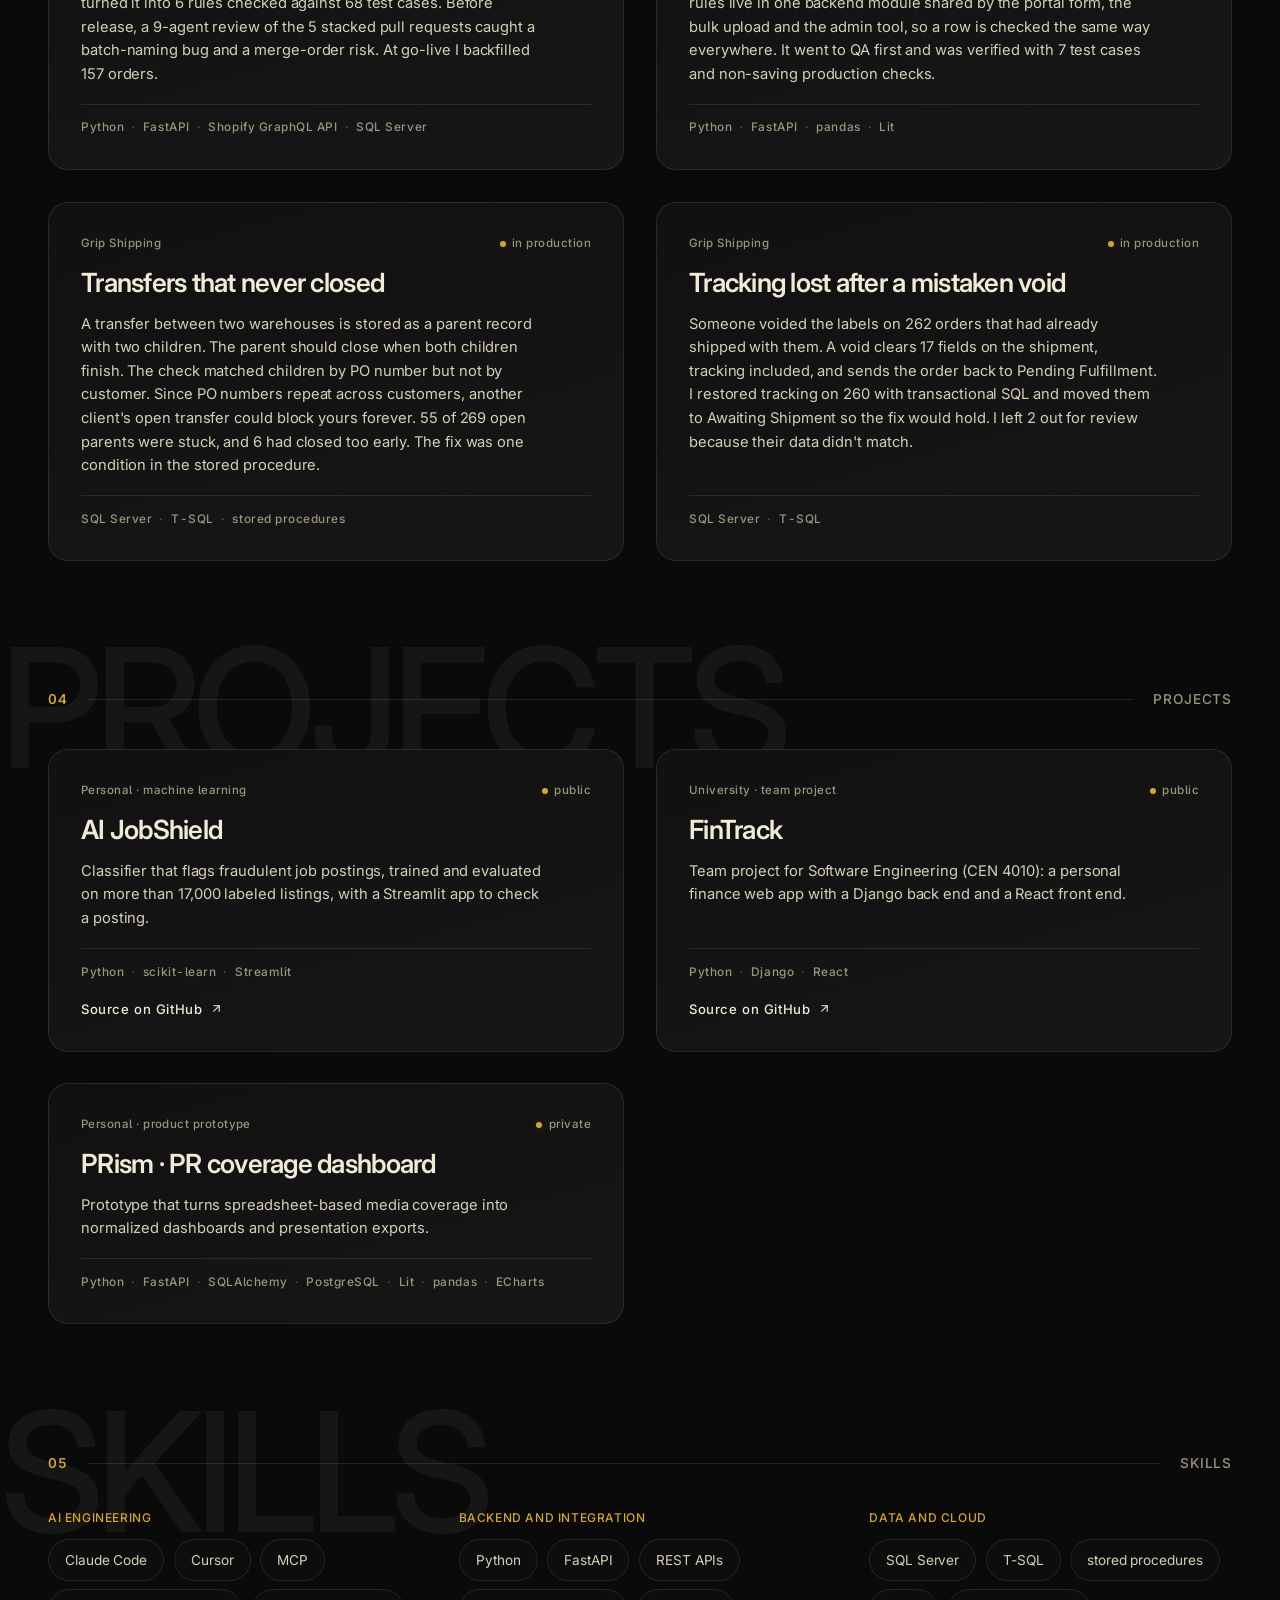
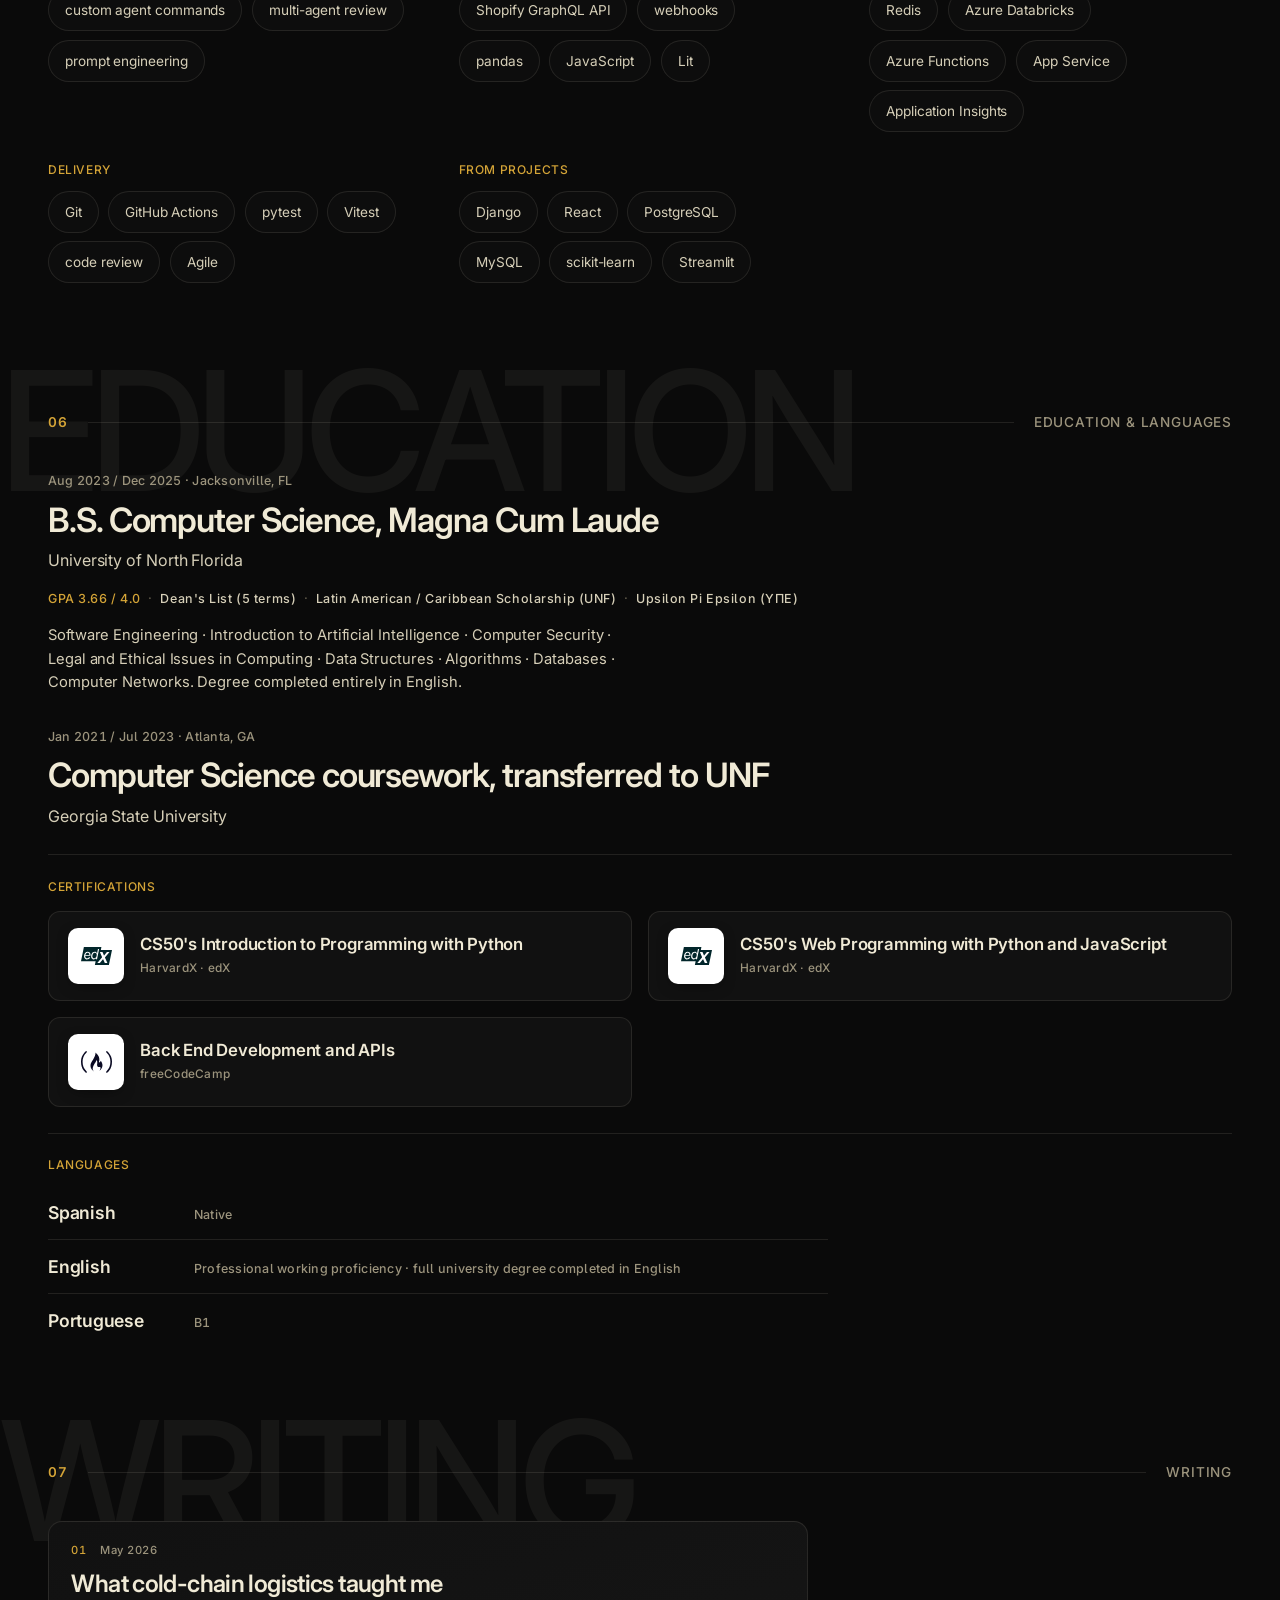
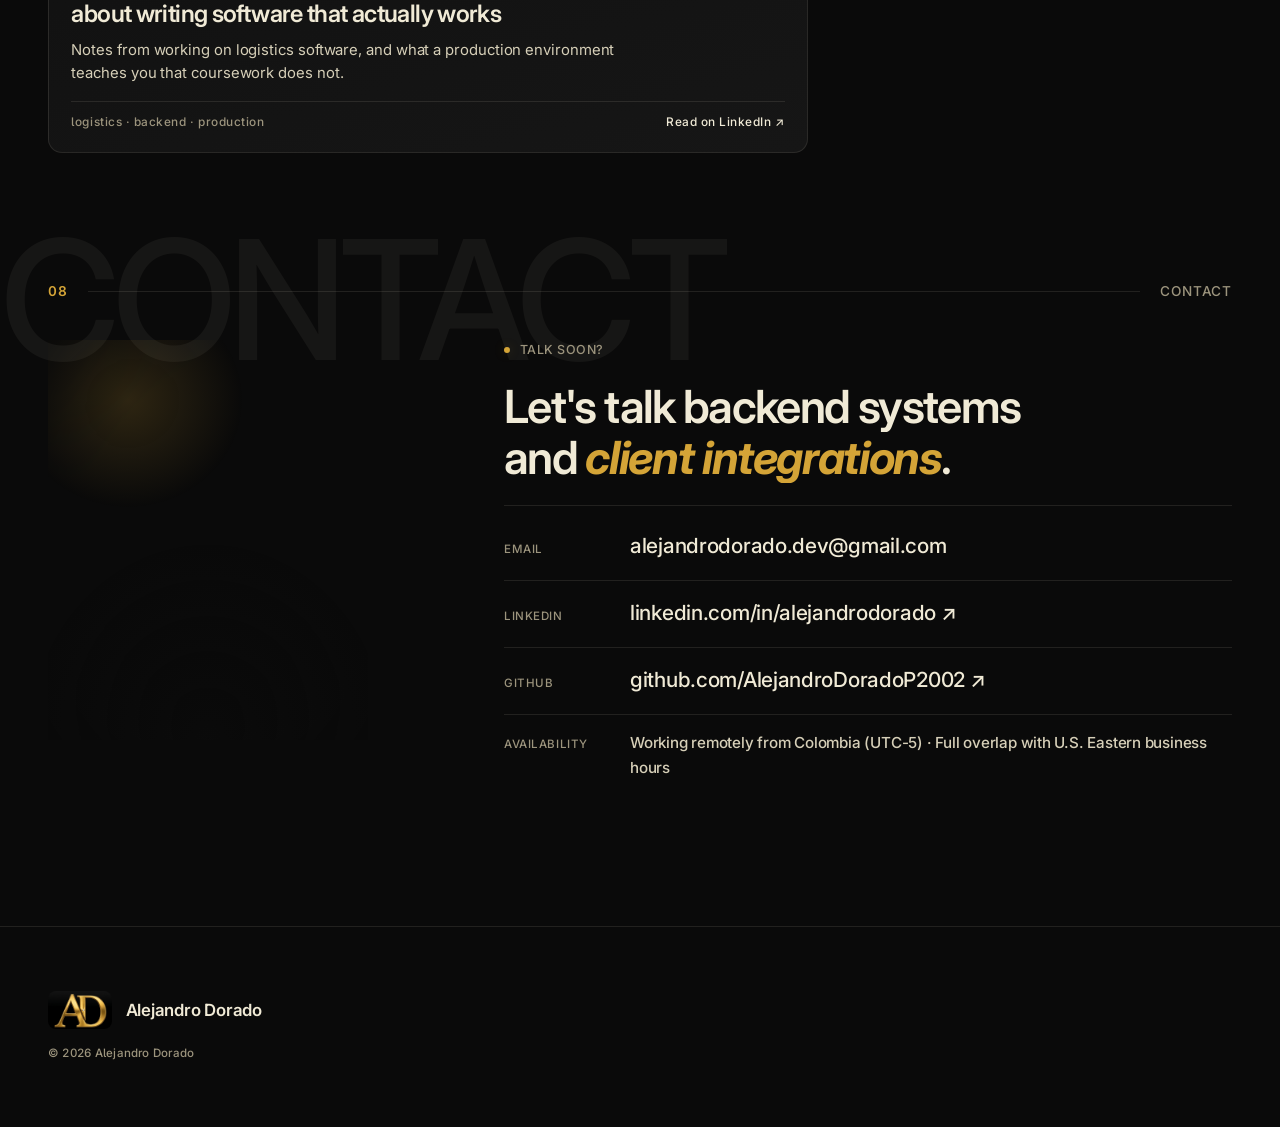
==== commit 56059f60: "synced the site content with the cv" ====
--- a/public/index.html
+++ b/public/index.html
@@ -5,7 +5,7 @@
   <meta name="viewport" content="width=device-width, initial-scale=1, viewport-fit=cover">
   <meta name="theme-color" content="#0a0a0a">
   <title>Alejandro Dorado · Software Engineer</title>
-  <meta name="description" content="Backend Software Engineer at Grip Shipping, fulfillment software for perishable-goods brands. Most of my tickets are in the customer web app, so the same change often runs from a Lit component through a FastAPI route down to SQL Server.">
+  <meta name="description" content="Backend software engineer at Grip Shipping. I take business requests to production releases in Python, FastAPI, SQL Server and Azure, and I work specification-first with AI coding agents under human review.">
   <meta name="author" content="Alejandro Dorado">
 
   <link rel="canonical" href="https://alejandro-dorado.com/">
@@ -13,7 +13,7 @@
   <meta property="og:type" content="website">
   <meta property="og:url" content="https://alejandro-dorado.com/">
   <meta property="og:title" content="Alejandro Dorado · Software Engineer">
-  <meta property="og:description" content="Backend Software Engineer at Grip Shipping, fulfillment software for perishable-goods brands. Most of my tickets are in the customer web app, so the same change often runs from a Lit component through a FastAPI route down to SQL Server.">
+  <meta property="og:description" content="Backend software engineer at Grip Shipping. I take business requests to production releases in Python, FastAPI, SQL Server and Azure, and I work specification-first with AI coding agents under human review.">
   <meta property="og:image" content="https://alejandro-dorado.com/assets/img/og-image.png">
   <meta property="og:image:width" content="1200">
   <meta property="og:image:height" content="630">
@@ -61,7 +61,7 @@
     "givenName": "Alejandro",
     "familyName": "Dorado",
     "jobTitle": "Backend Software Engineer",
-    "description": "Backend Software Engineer at Grip Shipping, fulfillment software for perishable-goods brands. Most of my tickets are in the customer web app, so the same change often runs from a Lit component through a FastAPI route down to SQL Server.",
+    "description": "Backend software engineer at Grip Shipping. I take business requests to production releases in Python, FastAPI, SQL Server and Azure, and I work specification-first with AI coding agents under human review.",
     "image": "https://alejandro-dorado.com/assets/img/photo-hero.jpg",
     "url": "https://alejandro-dorado.com",
     "email": "mailto:alejandrodorado.dev@gmail.com",
@@ -81,8 +81,8 @@
       }
     },
     "knowsAbout": [
-      "Python", "FastAPI", "REST APIs", "JavaScript", "Lit", "Jinja2",
-      "SQL Server", "Redis", "Backend development", "System integrations"
+      "Python", "FastAPI", "REST APIs", "SQL Server", "Azure", "Databricks",
+      "Shopify GraphQL API", "AI coding agents", "Backend development", "System integrations"
     ],
     "sameAs": [
       "https://linkedin.com/in/alejandrodorado",
@@ -162,13 +162,13 @@
         <div class="hero-text-col">
           <p class="eyebrow mono">
             <span class="dot"></span>
-            <span>Software Engineer · Remote · UTC-5</span>
+            <span>Software Engineer · Colombia · UTC-5</span>
           </p>
 
           <h1 class="hero-title" data-blur-reveal>Hi, I'm <em>Alejandro Dorado</em>, a software engineer working on fulfillment software for perishable-goods brands.</h1>
 
           <p class="hero-meta">
-            Backend Software Engineer at <strong>Grip Shipping</strong>, fulfillment software for perishable-goods brands. Most of my tickets are in the customer web app, so the same change often runs from a Lit component through a FastAPI route down to SQL Server.
+            Backend Software Engineer on the Client Integrations team at <strong>Grip Shipping</strong>. I take business requests to production releases in Python, FastAPI, SQL Server and Azure, working specification-first with AI coding agents under human review.
           </p>
 
           <div class="hero-actions">
@@ -189,7 +189,7 @@
           <dl class="hero-facts mono">
             <div class="hero-fact">
               <dt>Stack</dt>
-              <dd>Python · FastAPI · JavaScript · Lit · SQL Server · Redis</dd>
+              <dd>Python · FastAPI · SQL Server · Azure · JavaScript · Lit</dd>
             </div>
             <div class="hero-fact">
               <dt>Agents</dt>
@@ -233,18 +233,10 @@
       </header>
 
       <div class="about-text-col">
-        <p class="about-lede" data-mask-reveal>I've worked at Grip since February 2026. My title is Backend Software Engineer, but most of my tickets are in the <em>customer web app</em>, so one change often touches a Lit component, the FastAPI route behind it and the SQL underneath. A lot of them start with a client or someone in operations reporting that something looks wrong.</p>
+        <p class="about-lede" data-mask-reveal>I've worked at Grip since February 2026. Most of my work is taking a request from operations, product or a client to a <em>tested change in production</em>: Shopify order imports, data uploads, validation rules and the fixes that come after launch.</p>
 
         <p class="about-body reveal">
-          I do most of my investigation with Claude Code and Cursor agents. When I look into a bug, one set of agents looks for the cause and a second set tries to prove it wrong. I check what survives against the code myself before I change anything.
-        </p>
-
-        <p class="about-body reveal">
-          The agents keep a ticket log through two commands I wrote, /save and /ticket. Each fact in it is marked as confirmed, deduced or pending. Scheduled agents summarize new tickets every morning, pointing to the part of the code each one touches, and scan error logs for failures.
-        </p>
-
-        <p class="about-body reveal">
-          My B.S. in Computer Science was entirely in English.
+          I work specification-first. Before I write code, the rules are agreed with the people who own them, and the tests come from those rules. I build with Claude Code and Cursor every day: a second set of agents tries to disprove what the first set found, and I check what survives against the code before changing anything.
         </p>
       </div>
     </section>
@@ -269,22 +261,22 @@
             <span class="timeline-loc mono">Remote from Colombia</span>
           </div>
           <div class="timeline-body">
-            <h3 class="timeline-role">Backend Software Engineer</h3>
+            <h3 class="timeline-role">Backend Software Engineer, Client Integrations</h3>
             <p class="timeline-org">
               Grip Shipping, Inc.
             </p>
             <ul class="timeline-bullets">
-              <li>Investigate bugs and review PRs with Claude Code and Cursor agents. A second set of agents tries to disprove the first set's findings, and I check what's left against the code before changing anything.</li>
-              <li>Keep a ticket log that the agents write through my /save and /ticket commands (26 entries, each fact marked confirmed, deduced or pending). Scheduled agents summarize new tickets every morning and scan error logs for failures.</li>
-              <li>Built the bulk upload that lets clients create advance shipment notices (ASNs) from Excel or CSV. Before, only Grip's internal team could create them in bulk. Later extended it to warehouse transfers and to updating ASNs that are still open.</li>
-              <li>Built one backend check for ASN rules, shared by the portal form, the bulk upload and the admin tool. Bad requests get a 400 with the reason and save nothing.</li>
-              <li>Found a stored procedure that closed transfer orders without checking the customer. PO numbers repeat across customers, so 55 of 269 open transfers were stuck. Fixed it in production.</li>
-              <li>Restored tracking on 260 of 262 orders whose labels were voided by mistake after they had shipped, using transactional SQL.</li>
-              <li>Fixed a bug, present since September 2025, that emptied a bundle's component SKUs whenever someone edited the bundle.</li>
-              <li>Traced unknown SKUs in a client's Shopify orders to a missing read_products permission. Without it, the product lookup failed without an error.</li>
-              <li>Wrote 12 automated tests (10 in Vitest, 2 in pytest) that reproduce a bug in the ASN edit form against the real code, before any fix was written.</li>
+              <li>Delivered the 8-ticket onboarding of a new customer brand, from requirements with operations and product to launch: Shopify order import, routing and batching rules, carrier tracking and a 157-order go-live backfill.</li>
+              <li>Work from approved specifications: turned an operations-approved refrigerant table (temperature and box size) into 6 rules checked against 68 test cases, and dropped six validation rules that had no business decision behind them.</li>
+              <li>Built one backend validation module for advance shipment notice (ASN) rules shared by 3 entry points, each error shown on its spreadsheet row. Released it QA first, verified with 7 test cases and non-saving production checks.</li>
+              <li>Built the Excel/CSV bulk upload that lets clients create ASNs, a task only Grip's internal team could do before.</li>
+              <li>Use Claude Code and Cursor agents under human oversight: a second set tries to disprove the first, and I verify the rest in code. A 9-agent audit of 5 PRs caught a bug and a merge-order risk before a launch.</li>
+              <li>Wrote the custom agent commands and scheduled agents I work with: they keep a ticket log with each fact marked confirmed, deduced or pending, summarize new tickets each morning through MCP and scan error logs.</li>
+              <li>Found that a stored procedure closed transfer orders without checking the customer, so one client's data affected another's: 55 of 269 open transfers were stuck. Fixed it in production.</li>
+              <li>Moved an admin-or-customer authorization check from the browser to the server session.</li>
+              <li>Restored tracking on 260 of 262 orders voided by mistake using transactional SQL, leaving 2 for review.</li>
             </ul>
-            <p class="timeline-stack mono">Python · FastAPI · JavaScript · Lit · Jinja2 · Tailwind CSS · REST APIs · SQL Server (T-SQL) · Redis · Databricks · Azure Functions · Azure Application Insights · GitHub Actions · pytest · Vitest · Claude Code · Cursor · MCP</p>
+            <p class="timeline-stack mono">Python · FastAPI · JavaScript · Lit · SQL Server (T-SQL) · Redis · Azure Databricks · Azure Functions · Application Insights · GitHub Actions · pytest · Vitest · Claude Code · Cursor · MCP</p>
           </div>
         </li>
 
@@ -293,7 +285,7 @@
             <span class="timeline-dot"></span>
           </div>
           <div class="timeline-meta">
-            <span class="mono">Feb 2024 / Dec 2024</span>
+            <span class="mono">Feb 2024 / Dec 2025</span>
             <span class="timeline-loc mono">Jacksonville, FL</span>
           </div>
           <div class="timeline-body">
@@ -340,8 +332,23 @@
             <span class="project-org">Grip Shipping</span>
             <span class="project-status"><span class="dot"></span> in production</span>
           </div>
-          <h3 class="project-title">Bulk ASN upload</h3>
-          <p class="project-desc">Creating ASNs in bulk was only possible with an internal tool used by Grip's inventory team. I built a version for clients on the ASN page, with row-level errors shown before anything saves. I added CSV because some clients export from Google Sheets. Later it handled transfers between two warehouses. It also handled updates to open ASNs, for clients who reserve a receiving slot first and add the details later.</p>
+          <h3 class="project-title">New customer onboarding</h3>
+          <p class="project-desc">A new brand started shipping through Grip. Its Shopify orders had to import, route, batch and get carrier tracking from day one. I delivered the 8 tickets from requirements to launch. Operations approved a refrigerant table by temperature and box size, and I turned it into 6 rules checked against 68 test cases. Before release, a 9-agent review of the 5 stacked pull requests caught a batch-naming bug and a merge-order risk. At go-live I backfilled 157 orders.</p>
+          <ul class="project-tags mono">
+            <li>Python</li>
+            <li>FastAPI</li>
+            <li>Shopify GraphQL API</li>
+            <li>SQL Server</li>
+          </ul>
+        </article>
+
+        <article class="project-card project-card-flat">
+          <div class="project-meta mono">
+            <span class="project-org">Grip Shipping</span>
+            <span class="project-status"><span class="dot"></span> in production</span>
+          </div>
+          <h3 class="project-title">Bulk ASN upload and validation</h3>
+          <p class="project-desc">Creating ASNs in bulk was only possible with an internal tool used by Grip's inventory team. I built a version for clients on the ASN page, with row-level errors shown before anything saves, and added CSV because some clients export from Google Sheets. The rules live in one backend module shared by the portal form, the bulk upload and the admin tool, so a row is checked the same way everywhere. It went to QA first and was verified with 7 test cases and non-saving production checks.</p>
           <ul class="project-tags mono">
             <li>Python</li>
             <li>FastAPI</li>
@@ -386,17 +393,57 @@
       <header class="section-head">
         <span class="section-num mono">04</span>
         <svg class="section-rule" aria-hidden="true" viewBox="0 0 600 1" preserveAspectRatio="none"><line x1="0" y1="0.5" x2="600" y2="0.5" stroke="currentColor" stroke-width="1" pathLength="1"/></svg>
-        <h2 class="section-label mono">Public projects</h2>
+        <h2 class="section-label mono">Projects</h2>
       </header>
 
       <div class="projects-grid">
         <article class="project-card project-card-flat">
           <div class="project-meta mono">
+            <span class="project-org">Personal · machine learning</span>
+            <span class="project-status"><span class="dot"></span> public</span>
+          </div>
+          <h3 class="project-title">AI JobShield</h3>
+          <p class="project-desc">Classifier that flags fraudulent job postings, trained and evaluated on more than 17,000 labeled listings, with a Streamlit app to check a posting.</p>
+          <ul class="project-tags mono">
+            <li>Python</li>
+            <li>scikit-learn</li>
+            <li>Streamlit</li>
+          </ul>
+          <div class="project-foot mono">
+            <a href="https://github.com/AlejandroDoradoP2002/ai-jobshield" target="_blank" rel="noopener noreferrer" class="project-link" data-magnetic>
+              <span>Source on GitHub</span>
+              <svg viewBox="0 0 24 24" width="13" height="13" fill="none" stroke="currentColor" stroke-width="2" stroke-linecap="round" stroke-linejoin="round" class="project-link-arrow"><line x1="7" y1="17" x2="17" y2="7"/><polyline points="7 7 17 7 17 17"/></svg>
+            </a>
+          </div>
+        </article>
+
+        <article class="project-card project-card-flat">
+          <div class="project-meta mono">
+            <span class="project-org">University · team project</span>
+            <span class="project-status"><span class="dot"></span> public</span>
+          </div>
+          <h3 class="project-title">FinTrack</h3>
+          <p class="project-desc">Team project for Software Engineering (CEN 4010): a personal finance web app with a Django back end and a React front end.</p>
+          <ul class="project-tags mono">
+            <li>Python</li>
+            <li>Django</li>
+            <li>React</li>
+          </ul>
+          <div class="project-foot mono">
+            <a href="https://github.com/AlejandroDoradoP2002/fintrack" target="_blank" rel="noopener noreferrer" class="project-link" data-magnetic>
+              <span>Source on GitHub</span>
+              <svg viewBox="0 0 24 24" width="13" height="13" fill="none" stroke="currentColor" stroke-width="2" stroke-linecap="round" stroke-linejoin="round" class="project-link-arrow"><line x1="7" y1="17" x2="17" y2="7"/><polyline points="7 7 17 7 17 17"/></svg>
+            </a>
+          </div>
+        </article>
+
+        <article class="project-card project-card-flat">
+          <div class="project-meta mono">
             <span class="project-org">Personal · product prototype</span>
-            <span class="project-status"><span class="dot"></span> public</span>
+            <span class="project-status"><span class="dot"></span> private</span>
           </div>
           <h3 class="project-title">PRism · PR coverage dashboard</h3>
-          <p class="project-desc">Personal product prototype that converts spreadsheet-based media coverage into normalized dashboards and presentation exports.</p>
+          <p class="project-desc">Prototype that turns spreadsheet-based media coverage into normalized dashboards and presentation exports.</p>
           <ul class="project-tags mono">
             <li>Python</li>
             <li>FastAPI</li>
@@ -406,32 +453,6 @@
             <li>pandas</li>
             <li>ECharts</li>
           </ul>
-          <div class="project-foot mono">
-            <a href="https://github.com/AlejandroDoradoP2002/pr-coverage-dashboard" target="_blank" rel="noopener noreferrer" class="project-link" data-magnetic>
-              <span>Source on GitHub</span>
-              <svg viewBox="0 0 24 24" width="13" height="13" fill="none" stroke="currentColor" stroke-width="2" stroke-linecap="round" stroke-linejoin="round" class="project-link-arrow"><line x1="7" y1="17" x2="17" y2="7"/><polyline points="7 7 17 7 17 17"/></svg>
-            </a>
-          </div>
-        </article>
-
-        <article class="project-card project-card-flat">
-          <div class="project-meta mono">
-            <span class="project-org">Personal · machine learning</span>
-            <span class="project-status"><span class="dot"></span> public</span>
-          </div>
-          <h3 class="project-title">AI JobShield</h3>
-          <p class="project-desc">Interactive fraud-classification demo trained and evaluated on more than 17,000 labeled job listings.</p>
-          <ul class="project-tags mono">
-            <li>Python</li>
-            <li>scikit-learn</li>
-            <li>Streamlit</li>
-          </ul>
-          <div class="project-foot mono">
-            <a href="https://github.com/AlejandroDoradoP2002/ai-jobshield" target="_blank" rel="noopener noreferrer" class="project-link" data-magnetic>
-              <span>Source on GitHub</span>
-              <svg viewBox="0 0 24 24" width="13" height="13" fill="none" stroke="currentColor" stroke-width="2" stroke-linecap="round" stroke-linejoin="round" class="project-link-arrow"><line x1="7" y1="17" x2="17" y2="7"/><polyline points="7 7 17 7 17 17"/></svg>
-            </a>
-          </div>
         </article>
       </div>
     </section>
@@ -448,33 +469,33 @@
 
       <div class="stack-groups">
         <div class="stack-group">
-          <h4 class="stack-cat mono">Used regularly in my current role</h4>
+          <h4 class="stack-cat mono">AI engineering</h4>
           <ul class="stack-tags">
-            <li>Python</li><li>FastAPI</li><li>JavaScript</li><li>Lit</li><li>Jinja2</li><li>Tailwind CSS</li><li>REST APIs</li><li>Git</li>
+            <li>Claude Code</li><li>Cursor</li><li>MCP</li><li>custom agent commands</li><li>multi-agent review</li><li>prompt engineering</li>
           </ul>
         </div>
         <div class="stack-group">
-          <h4 class="stack-cat mono">Production systems I work with</h4>
+          <h4 class="stack-cat mono">Backend and integration</h4>
           <ul class="stack-tags">
-            <li>SQL Server</li><li>T-SQL</li><li>stored procedures</li><li>Redis</li><li>DuckDB</li><li>Delta Lake</li><li>Databricks</li><li>Shopify GraphQL API</li><li>Azure Functions</li><li>Azure Application Insights</li><li>GitHub Actions</li>
+            <li>Python</li><li>FastAPI</li><li>REST APIs</li><li>Shopify GraphQL API</li><li>webhooks</li><li>pandas</li><li>JavaScript</li><li>Lit</li>
           </ul>
         </div>
         <div class="stack-group">
-          <h4 class="stack-cat mono">Testing</h4>
+          <h4 class="stack-cat mono">Data and cloud</h4>
           <ul class="stack-tags">
-            <li>pytest</li><li>Vitest</li>
+            <li>SQL Server</li><li>T-SQL</li><li>stored procedures</li><li>Redis</li><li>Azure Databricks</li><li>Azure Functions</li><li>App Service</li><li>Application Insights</li>
           </ul>
         </div>
         <div class="stack-group">
-          <h4 class="stack-cat mono">AI agents</h4>
+          <h4 class="stack-cat mono">Delivery</h4>
           <ul class="stack-tags">
-            <li>Claude Code (multi-agent reviews, custom commands, scheduled agents)</li><li>Cursor</li><li>MCP</li>
+            <li>Git</li><li>GitHub Actions</li><li>pytest</li><li>Vitest</li><li>code review</li><li>Agile</li>
           </ul>
         </div>
         <div class="stack-group">
-          <h4 class="stack-cat mono">Project experience</h4>
+          <h4 class="stack-cat mono">From projects</h4>
           <ul class="stack-tags">
-            <li>PostgreSQL</li><li>Django</li><li>React</li><li>MySQL</li><li>pandas</li><li>scikit-learn</li><li>Streamlit</li><li>Docker</li>
+            <li>Django</li><li>React</li><li>PostgreSQL</li><li>MySQL</li><li>scikit-learn</li><li>Streamlit</li>
           </ul>
         </div>
       </div>
@@ -492,17 +513,21 @@
 
       <ol class="edu-list">
         <li class="edu-item">
-          <div class="edu-meta mono">Jan 2021 / Dec 2025 · Jacksonville, FL</div>
-          <h3 class="edu-degree">B.S. Computer Science</h3>
+          <div class="edu-meta mono">Aug 2023 / Dec 2025 · Jacksonville, FL</div>
+          <h3 class="edu-degree">B.S. Computer Science, Magna Cum Laude</h3>
           <p class="edu-school">University of North Florida</p>
           <ul class="edu-tags mono">
             <li><span class="amber">GPA 3.66 / 4.0</span></li>
-            <li>President's List</li>
-            <li>Dean's List</li>
+            <li>Dean's List (5 terms)</li>
             <li>Latin American / Caribbean Scholarship (UNF)</li>
             <li>Upsilon Pi Epsilon (ΥΠΕ)</li>
           </ul>
-          <p class="edu-courses">Data Structures · Algorithms · Databases · Computer Networks · Systems Programming · Software Engineering. Degree completed entirely in English.</p>
+          <p class="edu-courses">Software Engineering · Introduction to Artificial Intelligence · Computer Security · Legal and Ethical Issues in Computing · Data Structures · Algorithms · Databases · Computer Networks. Degree completed entirely in English.</p>
+        </li>
+        <li class="edu-item">
+          <div class="edu-meta mono">Jan 2021 / Jul 2023 · Atlanta, GA</div>
+          <h3 class="edu-degree">Computer Science coursework, transferred to UNF</h3>
+          <p class="edu-school">Georgia State University</p>
         </li>
       </ol>
 
@@ -515,18 +540,28 @@
               <img src="assets/img/certs/edx.svg" alt="" width="30" height="30" loading="lazy" decoding="async">
             </span>
             <span class="cert-body">
-              <span class="cert-name">CS50: Introduction to Computer Science</span>
+              <span class="cert-name">CS50's Introduction to Programming with Python</span>
               <span class="cert-issuer mono">HarvardX · edX</span>
             </span>
           </li>
 
           <li class="cert">
             <span class="cert-logo cert-logo-light" aria-hidden="true">
-              <img src="assets/img/certs/meta.svg" alt="" width="30" height="30" loading="lazy" decoding="async">
+              <img src="assets/img/certs/edx.svg" alt="" width="30" height="30" loading="lazy" decoding="async">
             </span>
             <span class="cert-body">
-              <span class="cert-name">Back-End Developer Professional Certificate</span>
-              <span class="cert-issuer mono">Meta · Coursera</span>
+              <span class="cert-name">CS50's Web Programming with Python and JavaScript</span>
+              <span class="cert-issuer mono">HarvardX · edX</span>
+            </span>
+          </li>
+
+          <li class="cert">
+            <span class="cert-logo cert-logo-light" aria-hidden="true">
+              <img src="assets/img/certs/freecodecamp.svg" alt="" width="30" height="30" loading="lazy" decoding="async">
+            </span>
+            <span class="cert-body">
+              <span class="cert-name">Back End Development and APIs</span>
+              <span class="cert-issuer mono">freeCodeCamp</span>
             </span>
           </li>
 
